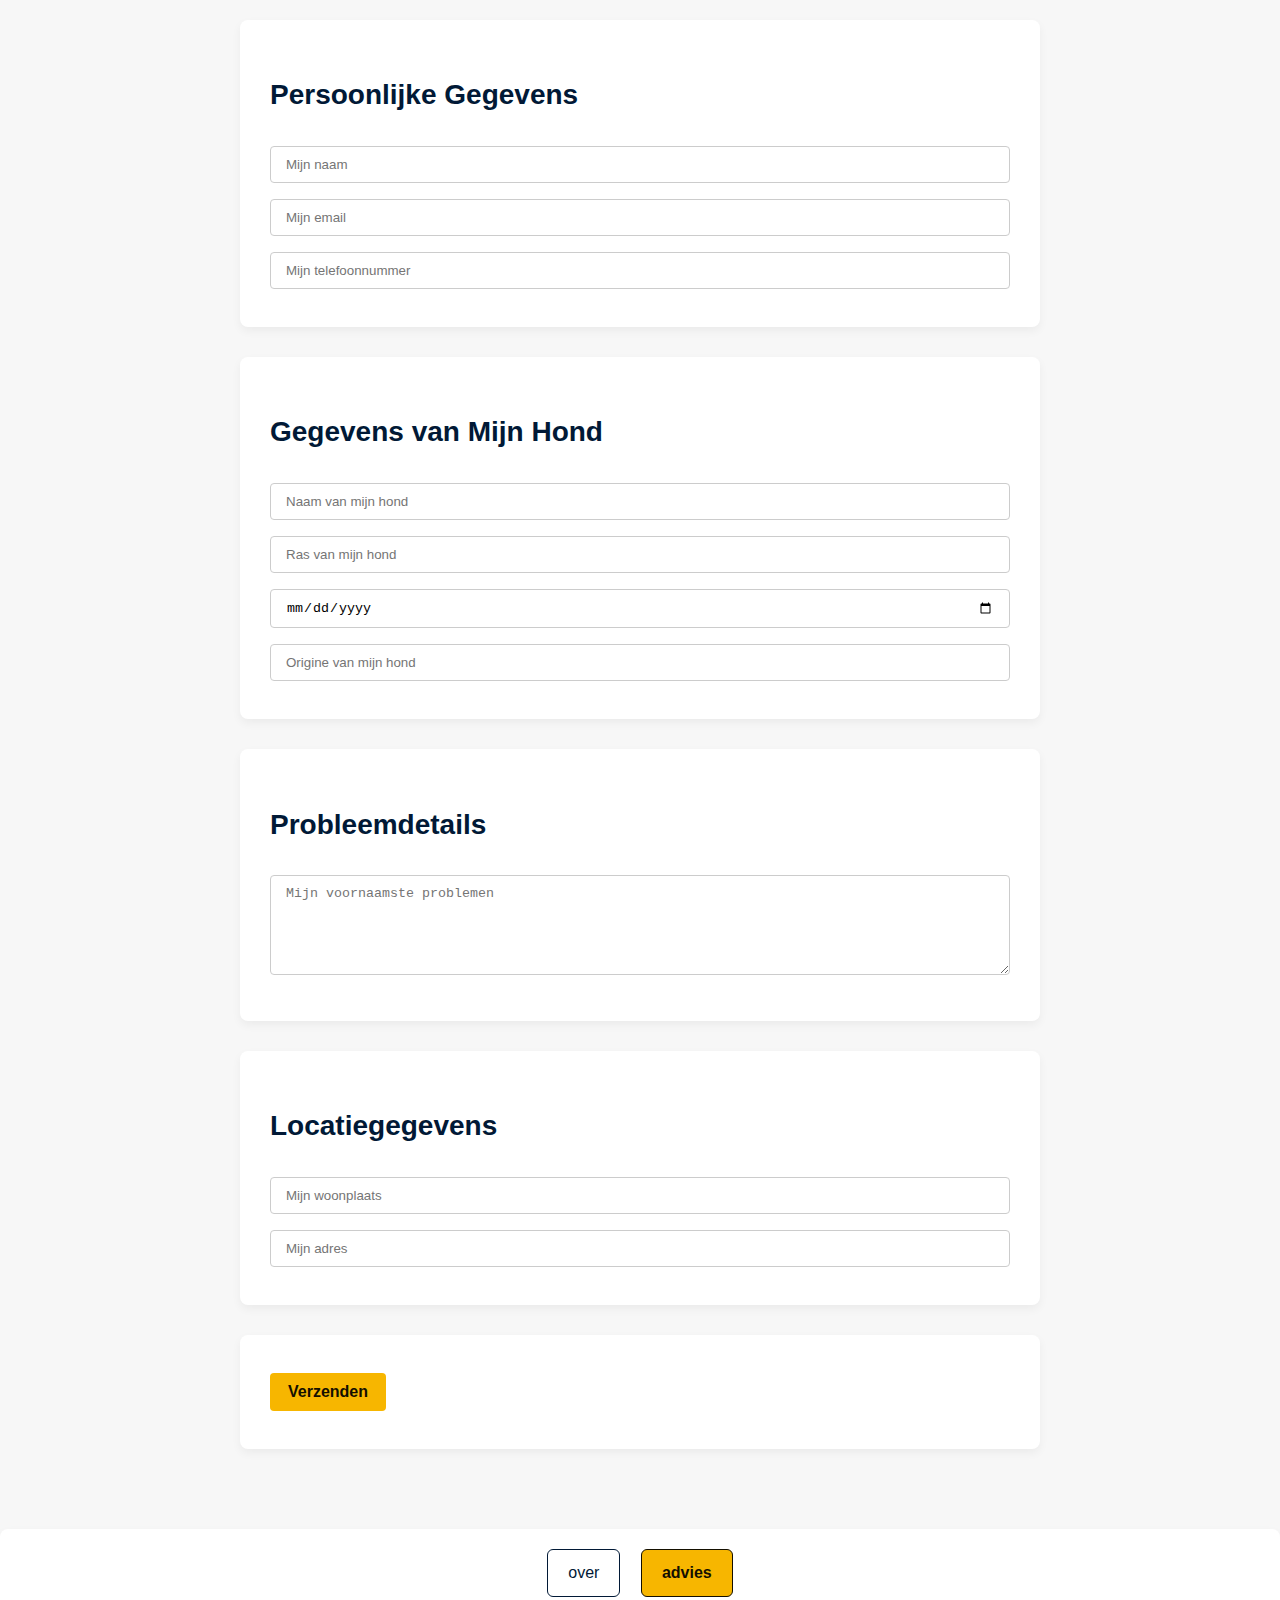
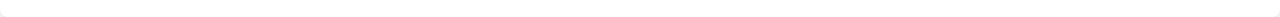
==== index.html @ 6b875766 "asdf" ====
<!DOCTYPE html>
<html lang="nl">
<head>
    <meta charset="UTF-8">
    <meta name="viewport" content="width=device-width, initial-scale=1.0">
    <title>Hondengedragsindex</title>
    <link rel="icon" href="logo_fav.ico" type="image/x-icon">
    <style>
        html {
            height: 100%;
        }

        @keyframes fadeIn {
            from {
                opacity: 0;
                transform: translateY(-10px); /* Starting slightly higher */
            }
            to {
                opacity: 1;
                transform: translateY(0);
            }
        }


        body {
            margin: 0;
            padding: 0;
            font-family: 'Helvetica Neue', Helvetica, Arial, sans-serif;
            background: #f7f7f7;
            color: #333;
            line-height: 1.6;
            min-height: 100%;
            display: flex;
            flex-direction: column;
            animation: fadeIn 1s ease-in-out;

        }
        .container {
            width: 90%;
            max-width: 800px;
            margin: 0 auto;
            padding: 20px;
            flex: 1; /* New line added */
        }

        .category {
            background: #fff;
            margin-bottom: 30px; /* Increased spacing between categories */
            padding: 30px; /* More padding for a spacious look */
            border-radius: 8px; /* Slightly rounded corners */
            box-shadow: 0 4px 10px rgba(0,0,0,0.05); /* Softer shadow */
            transition: box-shadow 0.3s ease-in-out; /* Transition for shadow */
        }
        .category:hover {
            box-shadow: 0 8px 15px rgba(0,0,0,0.1); /* Shadow effect on hover */
        }
        .category h2 {
            font-size: 28px; /* Larger font size for headers */
            color: #011936; /* Brighter color for headers */
            margin-bottom: 20px; /* More space below headers */
        }
        .category ul {
            list-style: none;
            padding: 0;
            margin: 0; /* Remove default margin */
        }
        .category ul li {
            padding: 15px 20px; /* More padding for list items */
            border-bottom: 1px solid #eaeaea; /* Lighter border color */
            cursor: pointer;
            transition: all 0.3s ease-in-out; /* Transition for background and transform */
            border-radius: 8px; /* Slightly rounded corners for list items */
            margin-bottom: 10px; /* Space between list items */
            transform: translateX(0); /* Set a starting point for hover animation */
        }
        .category ul li:last-child {
            border-bottom: none;
        }
        .category ul li:hover {
            background-color: #f0f0f0; /* Subtle color change on hover */
            transform: translateX(5px); /* Move to the right on hover */
        }

        .category ul li a {
            color: #333; /* Black text color */
            text-decoration: none; /* Removes underline */
            transition: color 0.3s ease-in-out; /* Smooth transition for color change */
        }

        .category ul li a:hover {
            color: #023778; /* Color change on hover, optional */
        }


        @media (max-width: 600px) {
            .title {
                font-size: 24px; /* Adjusted font size for smaller screens */
            }
            .subtitle {
                font-size: 16px; /* Adjusted font size for smaller screens */
            }
            .category h2 {
                font-size: 20px; /* Slightly smaller font size for headers on mobile */
            }
            .container {
                width: 95%;
                padding: 10px;
            }
            .category h2 {
                font-size: 24px; /* Slightly smaller font size on mobile */
            }
            .category ul li {
                padding: 15px 10px; /* Adjust padding for mobile */
            }
            .header-image {
                max-width: 10%;
            }
        }
        .title-container {
            text-align: center;
            margin-top: 48px; /* More vertical space for title */
            margin-bottom: 32px;
            opacity: 0; /* Start with the title hidden */
            transition: opacity 0.5s ease-in-out, transform 0.5s ease-in-out;
            transform: translateY(-20px); /* Start slightly above its normal position */
        }
        .title-visible {
            opacity: 1; /* Fade to visible */
            transform: translateY(0); /* Move to its normal position */
        }
        .title {
            font-size: 40px; /* Larger font size for title */
            margin-top: 0px;
            margin-bottom: 0px;
            color: #333;
        }
        .subtitle {
            font-size: 20px; /* Larger font size for subtitle */
            color: #666;
            margin-left: 10px;
            margin-right: 10px;
            margin-top: 0px;
            margin-bottom: 20px; /* More space below subtitle */
        }

        .footer {
            text-align: center;
            padding: 20px;
            margin-top: 30px;
            background: #fff;
            border-radius: 8px;
            box-shadow: 0 4px 10px rgba(0,0,0,0.05);
        }

        .contact-link {
            color: #140f00;
            text-decoration: none;
            font-size: 16px;
            font-weight: bold;
            padding: 10px 20px; /* Padding inside the box */
            border: 1px solid #011936; /* Border for the box */
            border-radius: 6px; /* Rounded corners for the box */
            border-color: #140f00;
            background-color: #f7b600;
            margin-left: 8px;
            display: inline-block; /* To enable padding and border */
            transition: background-color 0.3s ease-in-out, color 0.3s ease-in-out, box-shadow 0.3s ease-in-out, border-color 0.3s ease-in-out;
        }

        .contact-link:hover {
            background-color: #ffce47; /* Subtle background color on hover */
            color: #140f00; /* Change text color on hover */
            border-color: #ffce47;
            text-decoration: none; /* No underline on hover */
            box-shadow: 0 8px 15px rgba(0,0,0,0.1); /* Shadow effect on hover */


        }

        .general-link {
            color: #011936;
            text-decoration: none;
            font-size: 16px;
            font-weight: regular;
            padding: 10px 20px; /* Padding inside the box */
            border: 1px solid #011936; /* Border for the box */
            border-radius: 6px; /* Rounded corners for the box */
            margin-right: 8px;
            display: inline-block; /* To enable padding and border */
            transition: background-color 0.3s ease-in-out, color 0.3s ease-in-out; box-shadow 0.3s ease-in-out;
        }

        .general-link:hover {
            background-color: #011936; /* Subtle background color on hover */
            color: #f7f7f7; /* Change text color on hover */
            text-decoration: none; /* No underline on hover */
            box-shadow: 0 8px 15px rgba(0,0,0,0.1); /* Shadow effect on hover */

        }
        .header-image {
            max-width: 6%;  /* Image will scale down on smaller screens */
            height: auto;
            margin-bottom: 0px;
        }


        /* Form Input and Textarea Styles */
        input[type="text"], input[type="email"], input[type="date"], textarea {
            width: 100%; /* Full width */
            padding: 10px 15px; /* Comfortable padding */
            margin: 8px 0; /* Space between fields */
            display: inline-block; /* Align properly */
            border: 1px solid #ccc; /* Subtle border */
            border-radius: 4px; /* Rounded corners */
            box-sizing: border-box; /* Box-sizing */
        }

        textarea {
            height: 100px; /* Fixed height for textarea */
            resize: vertical; /* Allow vertical resizing */
        }

        .category input[type="submit"], .category button {
            width: auto; /* Auto width for buttons */
            padding: 10px 18px; /* Padding for buttons */
            margin: 8px 0; /* Margin for buttons */
            border: none; /* No border for buttons */
            border-radius: 4px; /* Rounded corners for buttons */
            cursor: pointer; /* Pointer cursor for buttons */
        }

        .category input[type="submit"]:hover, .category button:hover {
            background-color: #45a049; /* Hover effect for buttons */
        }



    </style>
</head>
<body>

    <div class="container">
        <form action="submit_form.php" method="POST">
            <!-- ... [form categories and fields] -->
            <!-- Personal Details Section -->
            <div class="category">
                <h2>Persoonlijke Gegevens</h2>
                <input type="text" name="name" placeholder="Mijn naam">
                <input type="email" name="email" placeholder="Mijn email">
                <input type="text" name="phone" placeholder="Mijn telefoonnummer">
            </div>

            <!-- Dog Details Section -->
            <div class="category">
                <h2>Gegevens van Mijn Hond</h2>
                <input type="text" name="dog_name" placeholder="Naam van mijn hond">
                <input type="text" name="dog_breed" placeholder="Ras van mijn hond">
                <input type="date" name="dog_birthdate" placeholder="Geboortedatum van mijn hond">
                <input type="text" name="dog_origin" placeholder="Origine van mijn hond">
            </div>

            <!-- Problem Details Section -->
            <div class="category">
                <h2>Probleemdetails</h2>
                <textarea name="problems" placeholder="Mijn voornaamste problemen"></textarea>
            </div>

            <!-- Location Details Section -->
            <div class="category">
                <h2>Locatiegegevens</h2>
                <input type="text" name="location" placeholder="Mijn woonplaats">
                <input type="text" name="address" placeholder="Mijn adres">
            </div>

            <!-- Submit Button -->
            <div class="category">
                <button type="submit" class="contact-link">Verzenden</button>
            </div>
        </form>
    </div>


    <footer class="footer">
        <a href="over.html" class="general-link">over</a>
        <a href="https://www.hondenmeesters.com/" class="contact-link">advies</a>
    </footer>



<script>
    document.addEventListener('DOMContentLoaded', (event) => {
        // Fade in the title when the page loads
        document.querySelector('.title-container').classList.add('title-visible');
    });

    let lastScrollTop = 0;
    window.addEventListener('scroll', function() {
        let currentScroll = window.pageYOffset || document.documentElement.scrollTop;
        if (currentScroll > lastScrollTop) {
            // Scroll down
            document.querySelector('.title-container').classList.remove('title-visible');
        } else {
            // Scroll up
            document.querySelector('.title-container').classList.add('title-visible');
        }
        lastScrollTop = currentScroll <= 0 ? 0 : currentScroll; // For Mobile or negative scrolling
    }, false);
</script>

</body>
</html>
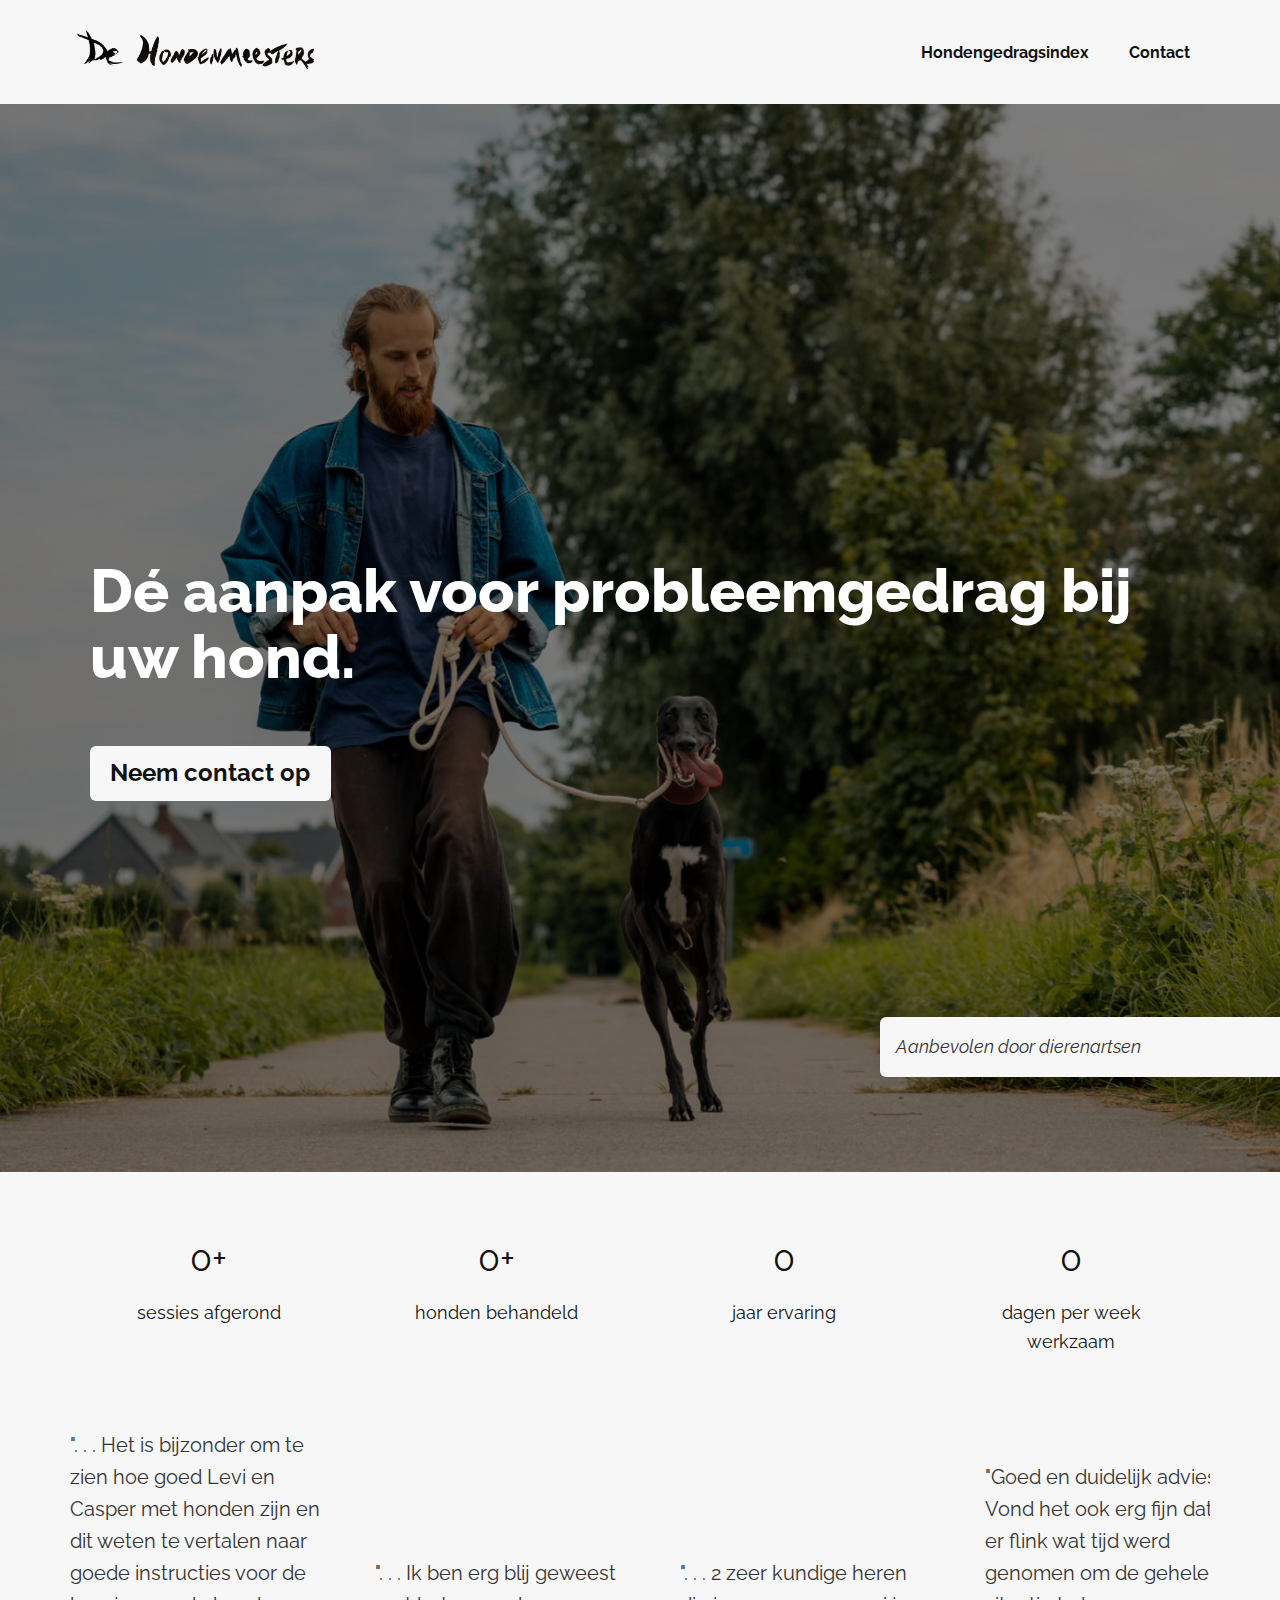
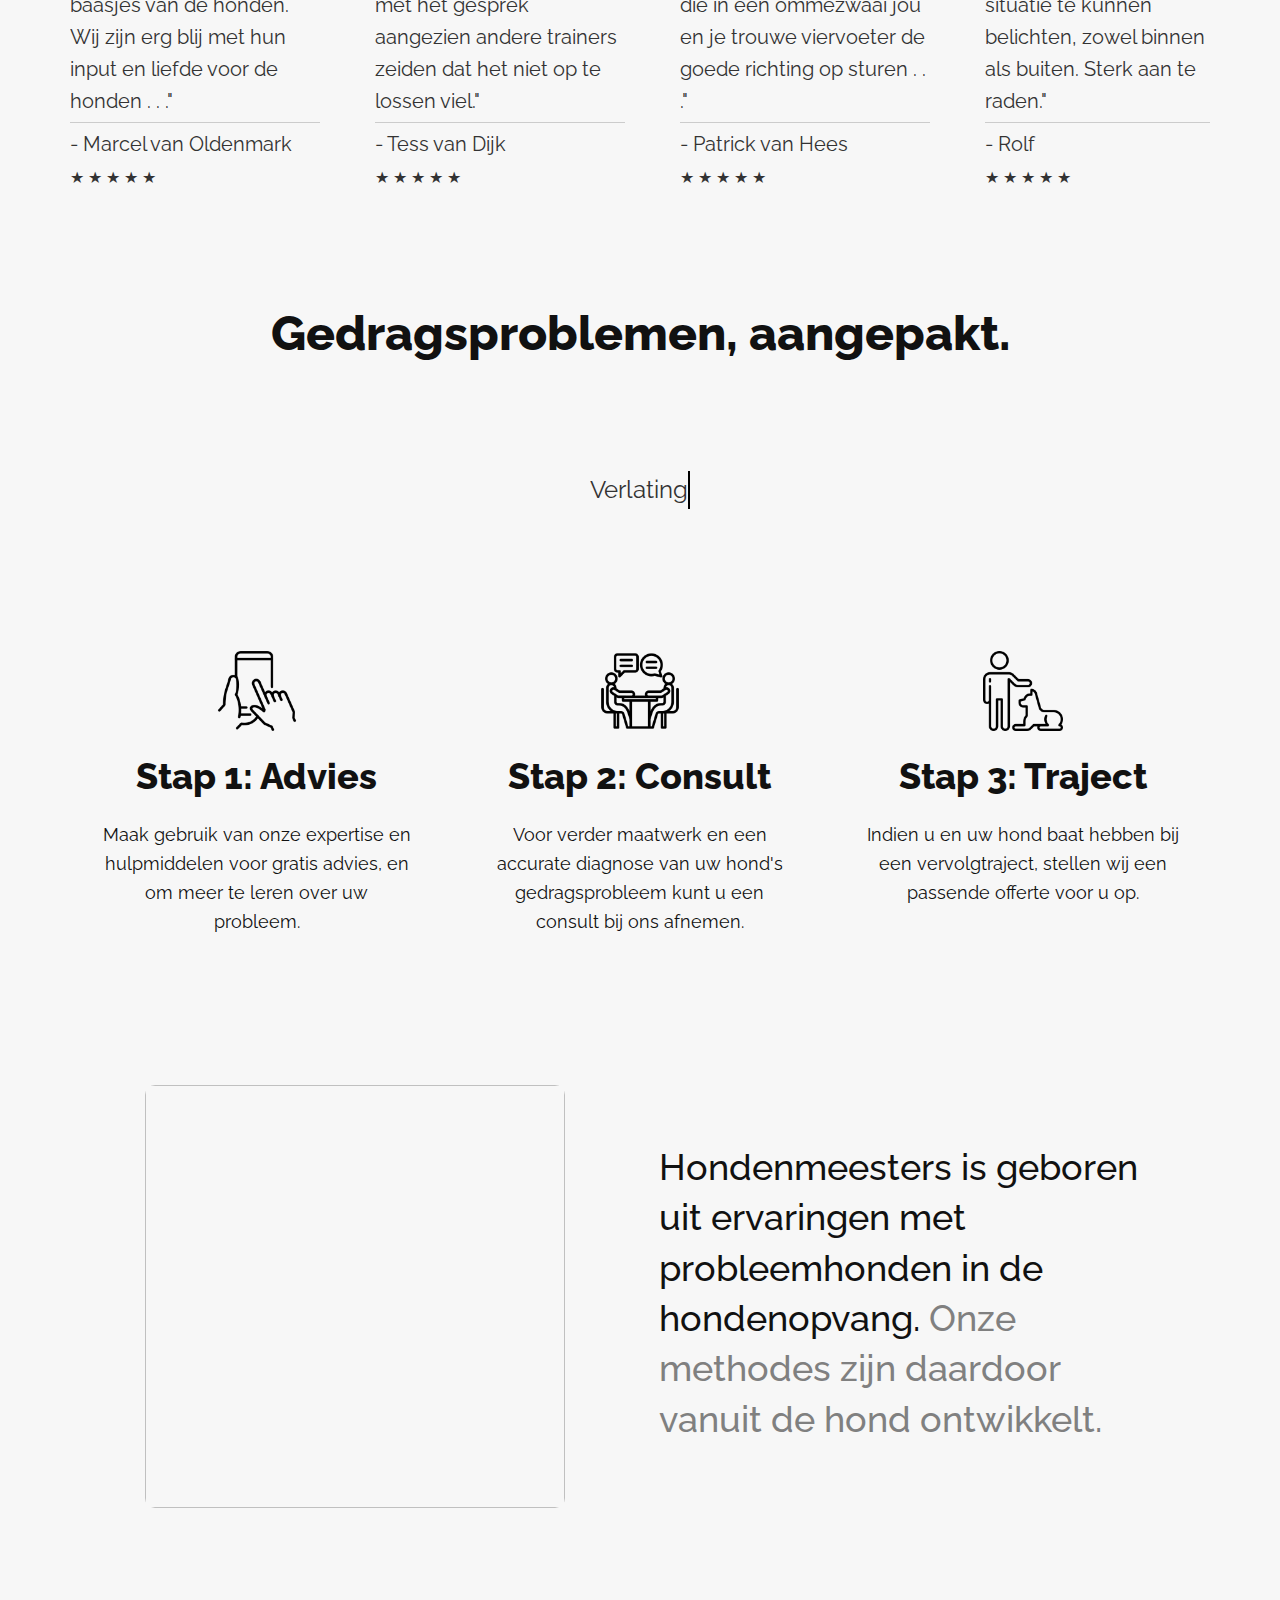
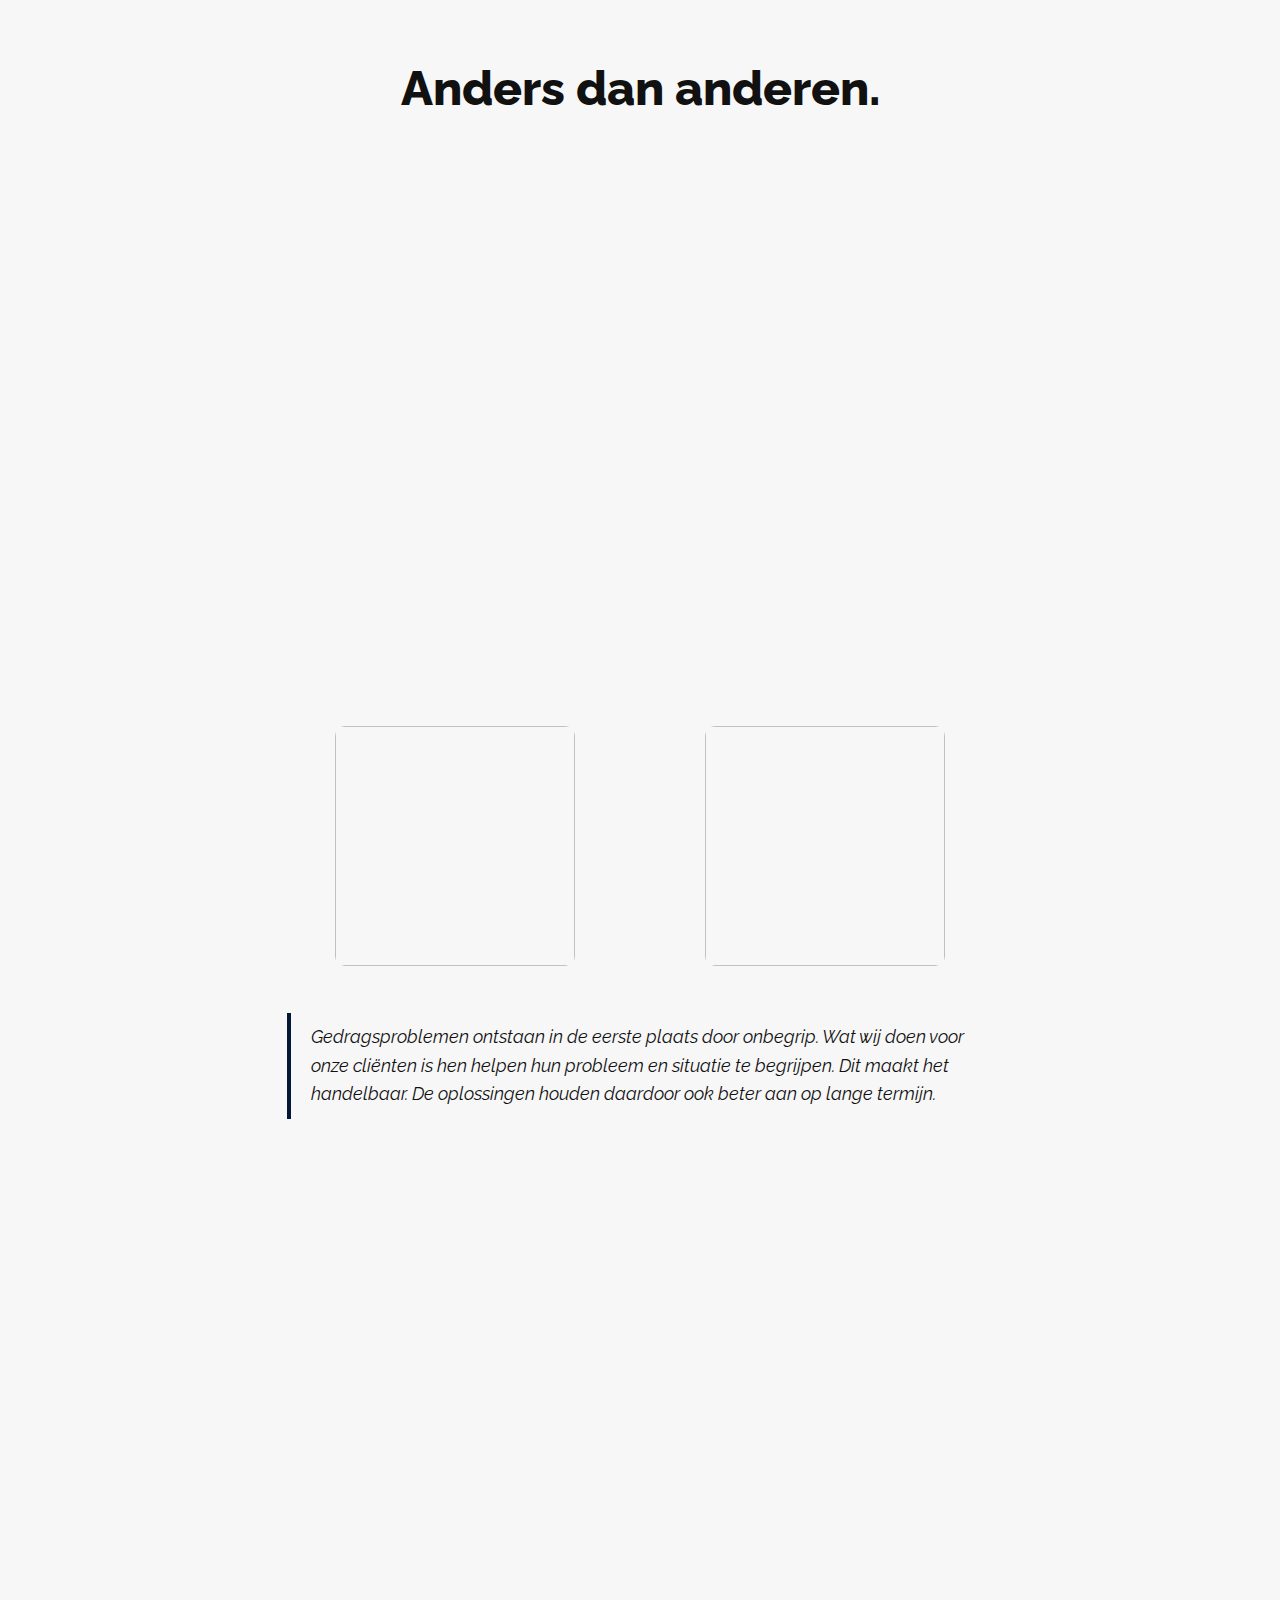
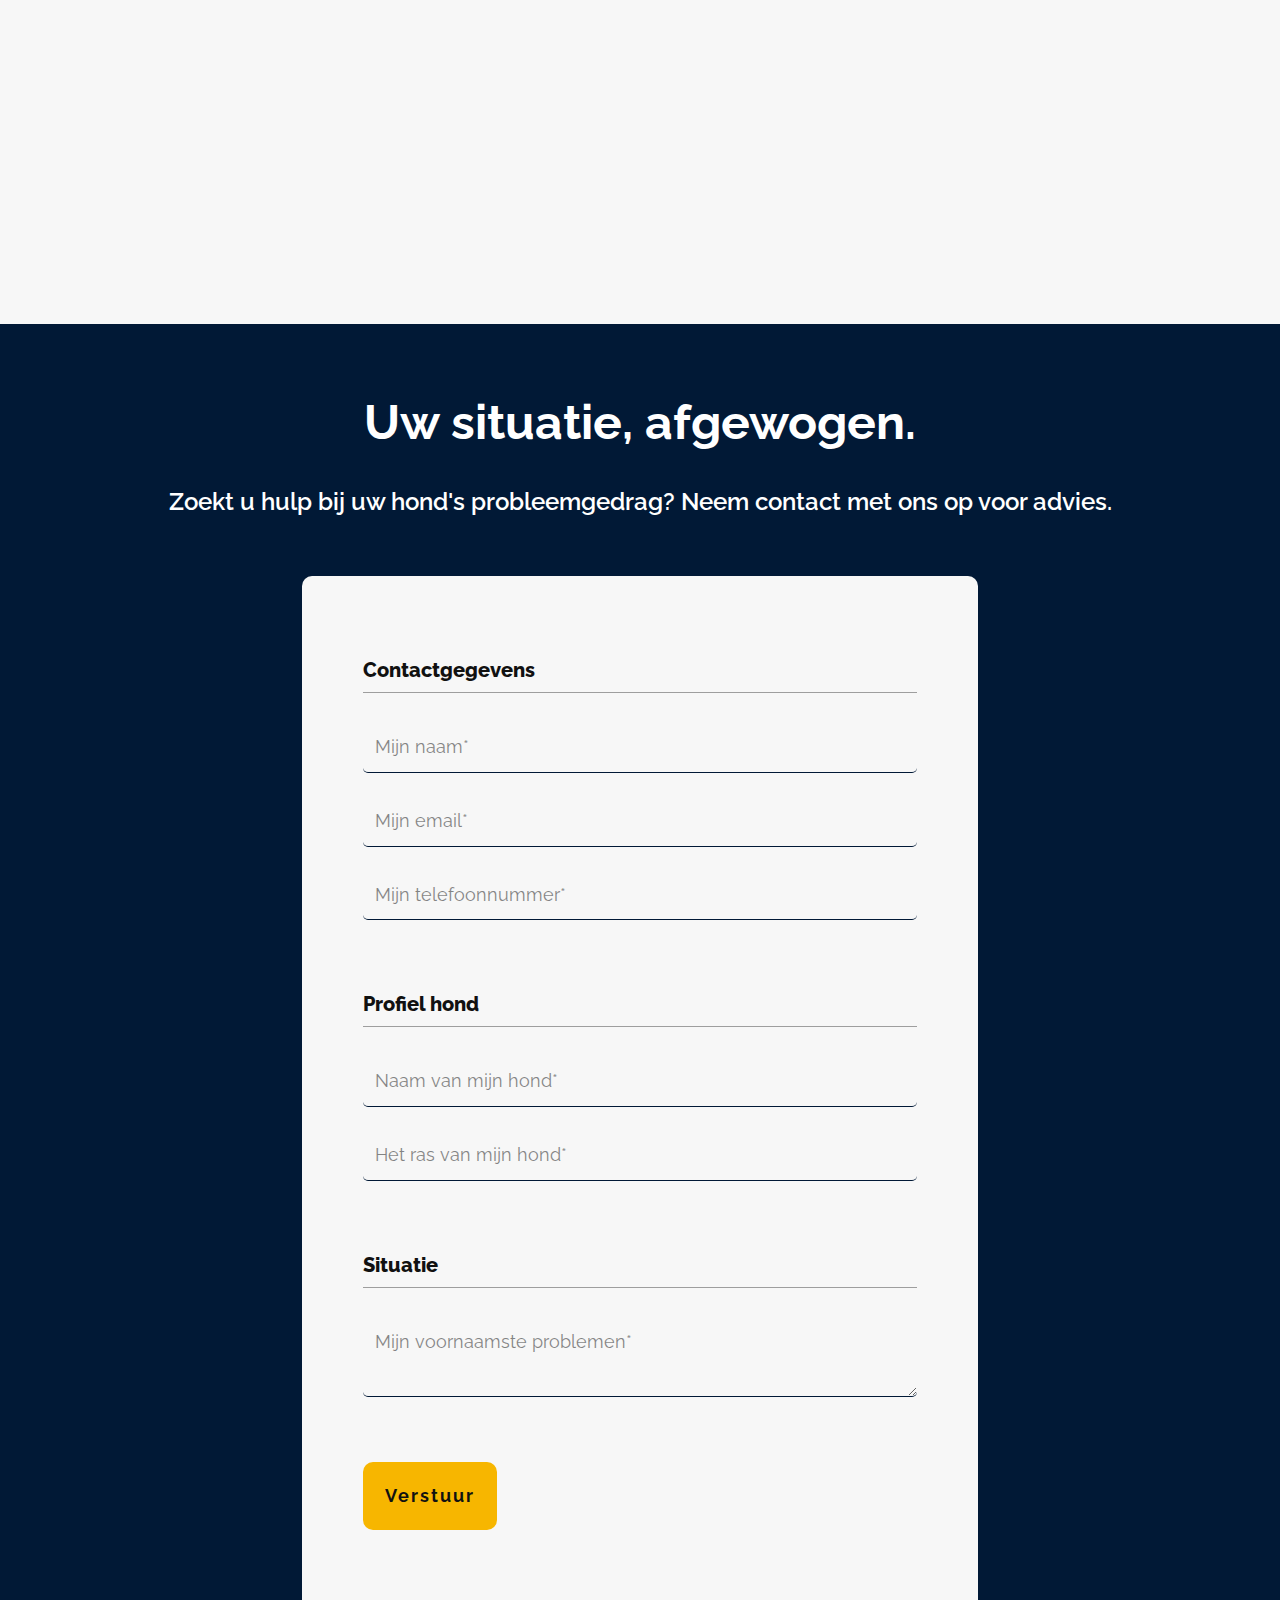
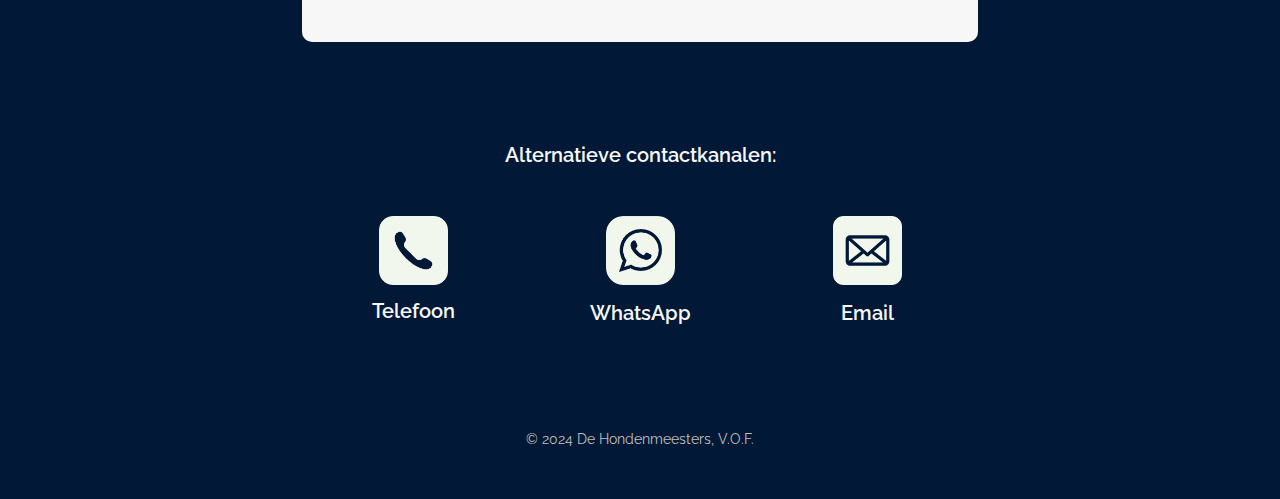
==== commit 35352468: "reupdate" ====
--- a/index.html
+++ b/index.html
@@ -1,311 +1,714 @@
 <!DOCTYPE html>
-<html lang="nl">
-<head>
-    <meta charset="UTF-8">
+<html style="font-size: 16px;" lang="nl-NL"><head>
     <meta name="viewport" content="width=device-width, initial-scale=1.0">
-    <title>Hondengedragsindex</title>
-    <link rel="icon" href="logo_fav.ico" type="image/x-icon">
-    <style>
-        html {
-            height: 100%;
-        }
+    <meta charset="utf-8">
+    <meta name="keywords" content="hondentrainer, gedragsdeskundige hond, hondengedragstherapeut, kynoloog, uitvalgedrag, blaffen, verlatingsangst, trekken aan de lijn, advies probleemgedrag, hond alleen thuis zijn, professionele hondentrainer, kynoloog, hondenschool, hondencentrum">
+    <meta name="description" content="Gedragsdeskundigen gespecialiseerd in probleemgedrag. Ervaring met agressie, verlatingsangst, blaffen, springen, en meer. Geen uurtarief, uw situatie centraal, en gericht op vaardigheid. Aanbevolen door dierenartsen en gedragsdeskundigen. Operatief omgeving Noord-Holland, Utrecht, Zuid-Holland—actief in Hoorn, Alkmaar, Medemblik, Den Helder. Neem contact met ons op voor advies voor uw situatie. ">
+    <title>Hondenmeesters | Dé aanpak voor probleemgedrag </title>
+<!-- Google Tag Manager -->
+    <script>(function(w,d,s,l,i){w[l]=w[l]||[];w[l].push({'gtm.start':
+    new Date().getTime(),event:'gtm.js'});var f=d.getElementsByTagName(s)[0],
+    j=d.createElement(s),dl=l!='dataLayer'?'&l='+l:'';j.async=true;j.src=
+    'https://www.googletagmanager.com/gtm.js?id='+i+dl;f.parentNode.insertBefore(j,f);
+    })(window,document,'script','dataLayer','GTM-PW8QS8K');</script>
+    <!-- End Google Tag Manager -->
+    <link rel="stylesheet" href="nicepage.css" media="screen">
+<link rel="stylesheet" href="Hondenmeesters.css" media="screen">
+    <script class="u-script" type="text/javascript" src="jquery.js" defer=""></script>
+    <script class="u-script" type="text/javascript" src="nicepage.js" defer=""></script>
+    <meta name="generator" content="Nicepage 6.2.1, nicepage.com">
+    <meta name="referrer" content="origin">
+    <meta property="og:title" content="Hondenmeesters | Dé aanpak voor probleemgedrag">
+    <meta property="og:description" content="Gedragsdeskundigen gespecialiseerd in probleemgedrag. Ervaring met agressie, verlatingsangst, blaffen, springen, en meer. Geen uurtarief, uw situatie centraal, en gericht op vaardigheid. Aanbevolen door dierenartsen en gedragsdeskundigen. Operatief omgeving Noord-Holland, Utrecht, Zuid-Holland—actief in Hoorn, Alkmaar, Medemblik, Den Helder. Neem contact met ons op voor advies voor uw situatie. ">
+    <meta property="og:image" content="images/hero1.jpg">
+    <meta property="og:url" content="hondenmeesters.com">
+    <script async="async" src="https://www.googletagmanager.com/gtag/js?id=G-TG863QR2G8"></script>
+    <script> window.dataLayer = window.dataLayer || [];
+  function gtag(){dataLayer.push(arguments);}
+  gtag('js', new Date());
+  gtag('config', 'G-TG863QR2G8'); </script>
+    <script> (function(h,o,t,j,a,r){
+        h.hj=h.hj||function(){(h.hj.q=h.hj.q||[]).push(arguments)};
+        h._hjSettings={hjid:3802335,hjsv:6};
+        a=o.getElementsByTagName('head')[0];
+        r=o.createElement('script');r.async=1;
+        r.src=t+h._hjSettings.hjid+j+h._hjSettings.hjsv;
+        a.appendChild(r);
+    })(window,document,'https://static.hotjar.com/c/hotjar-','.js?sv='); </script>
+    
+    <link rel="icon" href="images/favicon1.png">
+    <link id="u-theme-google-font" rel="stylesheet" href="https://fonts.googleapis.com/css?family=Raleway:100,100i,200,200i,300,300i,400,400i,500,500i,600,600i,700,700i,800,800i,900,900i">
+    
+    
+    
+    
+    
+    
+    
+    
+    
+    
+    
+    
+    
+    
+    
+    
+    
+    <script type="application/ld+json">{
+		"@context": "http://schema.org",
+		"@type": "Organization",
+		"name": "Hondenmeesters",
+		"logo": "images/Hondenmeesters.png"
+}</script>
+    <meta name="theme-color" content="#404040">
+    <meta property="og:type" content="website">
+  <script>
+    function gdprConfirmed() {
+        return true;
+    }
+    function dynamicLoadScript(src) {
+        var script = document.createElement('script');
+        script.src = src && typeof src === 'string' ? src : 'https://www.google.com/recaptcha/api.js?render=6LdiTUkpAAAAAB69DzAXCWTbP8_-7HA06xJzA5Zq';
+        script.async = true;
+        document.body.appendChild(script);
+        script.onload = function() {
+            let event = new CustomEvent("recaptchaLoaded");
+            document.dispatchEvent(event);
+        };
+    }
+    document.addEventListener('DOMContentLoaded', function () {
+        var confirmButton = document.querySelector('.u-cookies-consent .u-button-confirm');
+        if (confirmButton) {
+            confirmButton.onclick = dynamicLoadScript;
+        }
+    });
+    </script>
+    <script>
+        document.addEventListener("DOMContentLoaded", function(){
+            if (!gdprConfirmed()) {
+                return;
+            }
+            dynamicLoadScript();
+        });
+    </script>
+    <script>
+        document.addEventListener("recaptchaLoaded", function() {
+            if (!gdprConfirmed()) {
+                return;
+            }
+            (function (grecaptcha, sitekey, actions) {
+                var recaptcha = {
+                    execute: function (action, submitFormCb) {
+                        try {
+                            grecaptcha.execute(
+                                sitekey,
+                                {action: action}
+                            ).then(function (token) {
+                                var forms = document.getElementsByTagName('form');
 
-        @keyframes fadeIn {
-            from {
-                opacity: 0;
-                transform: translateY(-10px); /* Starting slightly higher */
-            }
-            to {
-                opacity: 1;
-                transform: translateY(0);
-            }
-        }
+                                for (var i = 0; i < forms.length; i++) {
+                                    var fields = forms[i].getElementsByTagName('input');
 
+                                    for (var j = 0; j < fields.length; j++) {
+                                        var field = fields[j];
 
-        body {
-            margin: 0;
-            padding: 0;
-            font-family: 'Helvetica Neue', Helvetica, Arial, sans-serif;
-            background: #f7f7f7;
+                                        if ('recaptchaResponse' === field.getAttribute('name')) {
+                                            field.setAttribute('value', token);
+                                            break;
+                                        }
+                                    }
+                                }
+                                submitFormCb();
+                            });
+                        } catch (e) {
+                            var formError = document.querySelector('.u-form-send-error');
+
+                            if (formError) {
+                                formError.innerText = 'Site Owner Error: ' + e.message.replace(/:[\s\S]*/, '');
+                                formError.style.display = 'block';
+                            }
+                        }
+                    },
+
+                    executeContact: function (submitFormCb) {
+                        recaptcha.execute(actions['contact'], submitFormCb);
+                    }
+                };
+
+                window.recaptchaObject = recaptcha;
+            })(
+                grecaptcha,
+                
+                '6LdiTUkpAAAAAB69DzAXCWTbP8_-7HA06xJzA5Zq',
+                {'contact': 'contact'}
+            );
+        });
+    </script>
+<meta data-intl-tel-input-cdn-path="intlTelInput/"></head>
+  <body data-home-page="Hondenmeesters.html" data-home-page-title="Hondenmeesters" data-path-to-root="./" data-include-products="false" class="u-body u-palette-3-base u-xl-mode" data-lang="nl" data-lang-en="{&quot;head-title&quot;:&quot;Hondenmeesters | Dé aanpak voor gedragsproblemen&quot;,&quot;head-keywords&quot;:&quot;hondentrainer, gedragsdeskundige, hondengedragstherapeut, kynoloog, uitvalgedrag, blaffen, verlatingsangst, trekken aan de lijn&quot;,&quot;head-description&quot;:&quot;&quot;}" data-lang-nl="{&quot;head-title&quot;:&quot;Hondenmeesters | Dé aanpak voor gedragsproblemen&quot;,&quot;head-keywords&quot;:&quot;hondentrainer, gedragsdeskundige, hondengedragstherapeut, kynoloog, uitvalgedrag, blaffen, verlatingsangst, trekken aan de lijn&quot;,&quot;head-description&quot;:&quot;&quot;}"><!-- Google Tag Manager (noscript) -->
+    <noscript><iframe src="https://www.googletagmanager.com/ns.html?id=GTM-PW8QS8K" height="0" width="0" style="display:none;visibility:hidden"></iframe></noscript>
+<!-- End Google Tag Manager (noscript) --><header class="u-clearfix u-header u-palette-3-base u-sticky u-sticky-986b u-header" id="sec-a3c9"><div class="u-clearfix u-sheet u-valign-middle-xs u-sheet-1">
+        <a href="Hondenmeesters.html" class="u-image u-logo u-image-1" data-image-width="822" data-image-height="210" title="Home">
+          <img src="images/Hondenmeesters.png" class="u-logo-image u-logo-image-1">
+        </a>
+        <nav class="u-menu u-menu-one-level u-menu-open-right u-offcanvas u-menu-1" data-responsive-from="MD">
+          <div class="menu-collapse" style="font-size: 1rem; letter-spacing: 0px; font-weight: 700;">
+            <a class="u-button-style u-custom-left-right-menu-spacing u-custom-padding-bottom u-custom-text-active-color u-custom-text-color u-custom-text-hover-color u-custom-top-bottom-menu-spacing u-nav-link u-text-active-palette-1-base u-text-hover-palette-2-base" href="#" data-lang-en="{&quot;content&quot;:&quot;<svg class=\&quot;u-svg-link\&quot; viewBox=\&quot;0 0 24 24\&quot;><use xmlns:xlink=\&quot;http://www.w3.org/1999/xlink\&quot; xlink:href=\&quot;#menu-hamburger\&quot;></use></svg><svg class=\&quot;u-svg-content\&quot; version=\&quot;1.1\&quot; id=\&quot;menu-hamburger\&quot; viewBox=\&quot;0 0 16 16\&quot; x=\&quot;0px\&quot; y=\&quot;0px\&quot; xmlns:xlink=\&quot;http://www.w3.org/1999/xlink\&quot; xmlns=\&quot;http://www.w3.org/2000/svg\&quot;>    <g>        <rect y=\&quot;1\&quot; width=\&quot;16\&quot; height=\&quot;2\&quot;></rect>        <rect y=\&quot;7\&quot; width=\&quot;16\&quot; height=\&quot;2\&quot;></rect>        <rect y=\&quot;13\&quot; width=\&quot;16\&quot; height=\&quot;2\&quot;></rect>    </g></svg>&quot;,&quot;href&quot;:&quot;#&quot;}" data-lang-nl="{&quot;content&quot;:&quot;<svg class=\&quot;u-svg-link\&quot; viewBox=\&quot;0 0 24 24\&quot;><use xmlns:xlink=\&quot;http://www.w3.org/1999/xlink\&quot; xlink:href=\&quot;#menu-hamburger\&quot;></use></svg><svg class=\&quot;u-svg-content\&quot; version=\&quot;1.1\&quot; id=\&quot;menu-hamburger\&quot; viewBox=\&quot;0 0 16 16\&quot; x=\&quot;0px\&quot; y=\&quot;0px\&quot; xmlns:xlink=\&quot;http://www.w3.org/1999/xlink\&quot; xmlns=\&quot;http://www.w3.org/2000/svg\&quot;>    <g>        <rect y=\&quot;1\&quot; width=\&quot;16\&quot; height=\&quot;2\&quot;></rect>        <rect y=\&quot;7\&quot; width=\&quot;16\&quot; height=\&quot;2\&quot;></rect>        <rect y=\&quot;13\&quot; width=\&quot;16\&quot; height=\&quot;2\&quot;></rect>    </g></svg>&quot;,&quot;href&quot;:&quot;#&quot;}">
+              <svg class="u-svg-link" viewBox="0 0 24 24"><use xmlns:xlink="http://www.w3.org/1999/xlink" xlink:href="#menu-hamburger"></use></svg>
+              <svg class="u-svg-content" version="1.1" id="menu-hamburger" viewBox="0 0 16 16" x="0px" y="0px" xmlns:xlink="http://www.w3.org/1999/xlink" xmlns="http://www.w3.org/2000/svg"><g><rect y="1" width="16" height="2"></rect><rect y="7" width="16" height="2"></rect><rect y="13" width="16" height="2"></rect>
+</g></svg>
+            </a>
+          </div>
+          <div class="u-custom-menu u-nav-container">
+            <ul class="u-nav u-unstyled u-nav-1"><li class="u-nav-item"><a class="u-button-style u-nav-link u-text-active-palette-4-base u-text-body-color u-text-hover-palette-1-base" href="https://www.hondengedragsindex.nl/" target="_blank" data-lang-en="{&quot;content&quot;:&quot;Hondengedragsindex&quot;,&quot;href&quot;:&quot;https://www.hondengedragsindex.nl&quot;}" data-lang-nl="{&quot;content&quot;:&quot;Advies&quot;,&quot;href&quot;:&quot;#&quot;}" style="padding: 10px 20px;">Hondengedragsindex</a>
+</li><li class="u-nav-item"><a class="u-button-style u-nav-link u-text-active-palette-4-base u-text-body-color u-text-hover-palette-1-base" href="Hondenmeesters.html#sec-b9be" data-lang-en="{&quot;content&quot;:&quot;Contact&quot;,&quot;href&quot;:&quot;703823530#sec-b9be&quot;}" data-lang-nl="{&quot;content&quot;:&quot;Contact&quot;,&quot;href&quot;:&quot;Contact.html&quot;}" style="padding: 10px 20px;">Contact</a>
+</li></ul>
+          </div>
+          <div class="u-custom-menu u-nav-container-collapse">
+            <div class="u-container-style u-inner-container-layout u-palette-3-base u-sidenav">
+              <div class="u-inner-container-layout u-sidenav-overflow">
+                <div class="u-menu-close"></div>
+                <ul class="u-align-center u-custom-font u-heading-font u-nav u-popupmenu-items u-unstyled u-nav-2"><li class="u-nav-item"><a class="u-button-style u-nav-link" href="https://www.hondengedragsindex.nl/" target="_blank" data-lang-en="{&quot;content&quot;:&quot;Hondengedragsindex&quot;,&quot;href&quot;:&quot;https://www.hondengedragsindex.nl&quot;}" data-lang-nl="{&quot;content&quot;:&quot;Advies&quot;,&quot;href&quot;:&quot;#&quot;}">Hondengedragsindex</a>
+</li><li class="u-nav-item"><a class="u-button-style u-nav-link" href="Hondenmeesters.html#sec-b9be" data-lang-en="{&quot;content&quot;:&quot;Contact&quot;,&quot;href&quot;:&quot;703823530#sec-b9be&quot;}" data-lang-nl="{&quot;content&quot;:&quot;Contact&quot;,&quot;href&quot;:&quot;Contact.html&quot;}">Contact</a>
+</li></ul>
+              </div>
+            </div>
+            <div class="u-black u-menu-overlay u-opacity u-opacity-20"></div>
+          </div>
+        </nav>
+      </div></header>
+    <section class="u-align-left u-clearfix u-image u-shading lazyload u-section-1" src="" id="sec-794c" data-image-width="1448" data-image-height="1438" data-bg="url(&quot;images/hero1.jpg?rand=ee45&quot;)">
+      <div class="custom-expanded u-container-style u-group u-shape-rectangle u-group-1">
+        <div class="u-container-layout u-container-layout-1">
+          <h1 class="u-text u-title u-text-1" data-lang-en="Dé aanpak voor probleemgedrag." data-lang-nl="Dé aanpak voor probleemgedrag." data-animation-out="0">Dé aanpak voor probleemgedrag bij uw hond.</h1>
+        </div>
+      </div>
+      <div class="custom-expanded u-container-style u-group u-shape-rectangle u-group-2">
+        <div class="u-container-layout u-container-layout-2">
+          <a href="Hondenmeesters.html#sec-b9be" class="u-border-none u-btn u-btn-round u-button-style u-hover-grey-15 u-palette-3-base u-radius u-text-body-color u-text-hover-black u-btn-1" data-lang-nl="{&quot;content&quot;:&quot;Button&quot;,&quot;href&quot;:&quot;https://nicepage.cc&quot;}">Neem contact op</a>
+        </div>
+      </div>
+      <div class="u-clearfix u-custom-html u-expanded-width u-custom-html-1">
+        <div id="custom-popup-container">
+          <style> #custom-popup-container {
+            font-family: 'Raleway', sans-serif;
+            position: absolute; /* Changed from fixed to absolute */
+            right: -100%; /* Start off-screen to the right */
+            bottom: 20px;
+            width: 250px;
+            background-color: #f7f7f7;
+            border-radius: 6px 0px 0px 6px; /* top-left, top-right, bottom-right, bottom-left */
+            padding: 10px;
+            box-shadow: 0px 0px 10px rgba(0,0,0,0.1);
+            transition: right 1.5s ease-out; /* Smooth transition for sliding in */
+            z-index: 10; /* Ensure it appears above other content */
+        }
+        #custom-popup-container.show {
+            right: 0px; /* Slide in to 0px from the right edge */
+        }
+        .custom-popup-text {
             color: #333;
-            line-height: 1.6;
-            min-height: 100%;
-            display: flex;
-            flex-direction: column;
-            animation: fadeIn 1s ease-in-out;
-
-        }
-        .container {
-            width: 90%;
-            max-width: 800px;
-            margin: 0 auto;
-            padding: 20px;
-            flex: 1; /* New line added */
-        }
-
-        .category {
-            background: #fff;
-            margin-bottom: 30px; /* Increased spacing between categories */
-            padding: 30px; /* More padding for a spacious look */
-            border-radius: 8px; /* Slightly rounded corners */
-            box-shadow: 0 4px 10px rgba(0,0,0,0.05); /* Softer shadow */
-            transition: box-shadow 0.3s ease-in-out; /* Transition for shadow */
-        }
-        .category:hover {
-            box-shadow: 0 8px 15px rgba(0,0,0,0.1); /* Shadow effect on hover */
-        }
-        .category h2 {
-            font-size: 28px; /* Larger font size for headers */
-            color: #011936; /* Brighter color for headers */
-            margin-bottom: 20px; /* More space below headers */
-        }
-        .category ul {
-            list-style: none;
-            padding: 0;
-            margin: 0; /* Remove default margin */
-        }
-        .category ul li {
-            padding: 15px 20px; /* More padding for list items */
-            border-bottom: 1px solid #eaeaea; /* Lighter border color */
-            cursor: pointer;
-            transition: all 0.3s ease-in-out; /* Transition for background and transform */
-            border-radius: 8px; /* Slightly rounded corners for list items */
-            margin-bottom: 10px; /* Space between list items */
-            transform: translateX(0); /* Set a starting point for hover animation */
-        }
-        .category ul li:last-child {
-            border-bottom: none;
-        }
-        .category ul li:hover {
-            background-color: #f0f0f0; /* Subtle color change on hover */
-            transform: translateX(5px); /* Move to the right on hover */
-        }
-
-        .category ul li a {
-            color: #333; /* Black text color */
-            text-decoration: none; /* Removes underline */
-            transition: color 0.3s ease-in-out; /* Smooth transition for color change */
-        }
-
-        .category ul li a:hover {
-            color: #023778; /* Color change on hover, optional */
-        }
-
-
-        @media (max-width: 600px) {
-            .title {
-                font-size: 24px; /* Adjusted font size for smaller screens */
-            }
-            .subtitle {
-                font-size: 16px; /* Adjusted font size for smaller screens */
-            }
-            .category h2 {
-                font-size: 20px; /* Slightly smaller font size for headers on mobile */
-            }
-            .container {
-                width: 95%;
-                padding: 10px;
-            }
-            .category h2 {
-                font-size: 24px; /* Slightly smaller font size on mobile */
-            }
-            .category ul li {
-                padding: 15px 10px; /* Adjust padding for mobile */
-            }
-            .header-image {
-                max-width: 10%;
-            }
-        }
-        .title-container {
-            text-align: center;
-            margin-top: 48px; /* More vertical space for title */
-            margin-bottom: 32px;
-            opacity: 0; /* Start with the title hidden */
-            transition: opacity 0.5s ease-in-out, transform 0.5s ease-in-out;
-            transform: translateY(-20px); /* Start slightly above its normal position */
-        }
-        .title-visible {
-            opacity: 1; /* Fade to visible */
-            transform: translateY(0); /* Move to its normal position */
-        }
-        .title {
-            font-size: 40px; /* Larger font size for title */
-            margin-top: 0px;
-            margin-bottom: 0px;
+            font-size: 14px;
+        }
+        @media screen and (min-width: 576px) and (max-width: 767px) {
+            #custom-popup-container {
+                /* Styles for landscape phones and small tablets */
+                width: 300px; /* Example: moderate width for these devices */
+                padding: 14px;
+                margin-top: 64px;
+            }
+            #custom-popup-container.show {
+                right: 0px; /* Slide in to 0px from the right edge */
+            }
+            .custom-popup-text {
+                font-size: 16px; /* Example: slightly larger text */
+                /* More styles as needed */
+            }
+        }
+        /* Media query for desktop screens */
+        @media screen and (min-width: 768px) {
+            #custom-popup-container {
+                /* Desktop specific styles here */
+                width: 400px; /* Example: wider popup for desktop */
+                padding: 16px;
+            }
+            #custom-popup-container.show {
+                right: 0px; /* Slide in to 0px from the right edge */
+            }
+            .custom-popup-text {
+                font-size: 18px; /* Example: larger text for desktop */
+                /* More desktop-specific text styles as needed */
+            }
+        } </style>
+          <div class="custom-popup-text">
+            <em>Aanbevolen door dierenartsen</em>
+          </div>
+        </div>
+        <script> // Function to show the popup
+    function showPopup() {
+        const popup = document.getElementById('custom-popup-container');
+        popup.classList.add('show');
+    }
+    // Call the function after a delay (e.g., 2 seconds after page load)
+    window.onload = function() {
+        setTimeout(showPopup, 1000);
+    }; </script>
+      </div>
+    </section>
+    <section class="u-clearfix u-hidden-md u-hidden-sm u-hidden-xs u-palette-3-base u-section-2" id="sec-e99a">
+      <div class="u-clearfix u-sheet u-valign-middle u-sheet-1">
+        <div class="u-expanded-width u-list u-list-1">
+          <div class="u-repeater u-repeater-1">
+            <div class="u-align-center u-container-style u-list-item u-repeater-item">
+              <div class="u-container-layout u-similar-container u-container-layout-1">
+                <h1 class="u-text u-title u-text-1" data-animation-name="counter" data-animation-event="scroll" data-animation-duration="3000">100+</h1>
+                <p class="u-text u-text-2">sessies afgerond</p>
+              </div>
+            </div>
+            <div class="u-align-center u-container-style u-list-item u-repeater-item">
+              <div class="u-container-layout u-similar-container u-container-layout-2">
+                <h1 class="u-text u-title u-text-3" data-animation-name="counter" data-animation-event="scroll" data-animation-duration="3000">1000+</h1>
+                <p class="u-text u-text-4">honden behandeld</p>
+              </div>
+            </div>
+            <div class="u-align-center u-container-style u-list-item u-repeater-item">
+              <div class="u-container-layout u-similar-container u-container-layout-3">
+                <h1 class="u-text u-title u-text-5" data-animation-name="counter" data-animation-event="scroll" data-animation-duration="3000">8</h1>
+                <p class="u-text u-text-6">jaar ervaring</p>
+              </div>
+            </div>
+            <div class="u-align-center u-container-style u-list-item u-repeater-item">
+              <div class="u-container-layout u-similar-container u-container-layout-4">
+                <h1 class="u-text u-title u-text-7" data-animation-name="counter" data-animation-event="scroll" data-animation-duration="3000">7</h1>
+                <p class="u-text u-text-8">dagen per week werkzaam</p>
+              </div>
+            </div>
+          </div>
+        </div>
+      </div>
+    </section>
+    <section class="u-clearfix u-hidden-lg u-hidden-sm u-hidden-xl u-hidden-xs u-section-3" id="carousel_1622">
+      <div class="u-clearfix u-sheet u-valign-middle u-sheet-1">
+        <div class="u-expanded-width u-list u-list-1">
+          <div class="u-repeater u-repeater-1">
+            <div class="u-align-center u-container-style u-list-item u-repeater-item">
+              <div class="u-container-layout u-similar-container u-container-layout-1">
+                <h1 class="u-text u-title u-text-1" data-animation-name="counter" data-animation-event="scroll" data-animation-duration="3000">100+</h1>
+                <p class="u-text u-text-2">sessies afgerond</p>
+              </div>
+            </div>
+            <div class="u-align-center u-container-style u-list-item u-repeater-item">
+              <div class="u-container-layout u-similar-container u-container-layout-2">
+                <h1 class="u-text u-title u-text-3" data-animation-name="counter" data-animation-event="scroll" data-animation-duration="3000">1000+</h1>
+                <p class="u-text u-text-4">honden behandeld</p>
+              </div>
+            </div>
+            <div class="u-align-center u-container-style u-list-item u-repeater-item">
+              <div class="u-container-layout u-similar-container u-container-layout-3">
+                <h1 class="u-text u-title u-text-5" data-animation-name="counter" data-animation-event="scroll" data-animation-duration="3000">8</h1>
+                <p class="u-text u-text-6">jaar ervaring</p>
+              </div>
+            </div>
+          </div>
+        </div>
+      </div>
+    </section>
+    <section class="u-clearfix u-hidden-lg u-hidden-md u-hidden-xl u-hidden-xs u-section-4" id="carousel_0e25">
+      <div class="u-clearfix u-sheet u-valign-middle u-sheet-1">
+        <div class="u-expanded-width u-list u-list-1">
+          <div class="u-repeater u-repeater-1">
+            <div class="u-align-center u-container-style u-list-item u-repeater-item">
+              <div class="u-container-layout u-similar-container u-container-layout-1">
+                <h1 class="u-text u-title u-text-1" data-animation-name="counter" data-animation-event="scroll" data-animation-duration="3000">100+</h1>
+                <p class="u-text u-text-2">sessies afgerond</p>
+              </div>
+            </div>
+            <div class="u-align-center u-container-style u-list-item u-repeater-item">
+              <div class="u-container-layout u-similar-container u-container-layout-2">
+                <h1 class="u-text u-title u-text-3" data-animation-name="counter" data-animation-event="scroll" data-animation-duration="3000">1000+</h1>
+                <p class="u-text u-text-4">honden behandeld</p>
+              </div>
+            </div>
+            <div class="u-align-center u-container-style u-list-item u-repeater-item">
+              <div class="u-container-layout u-similar-container u-container-layout-3">
+                <h1 class="u-text u-title u-text-5" data-animation-name="counter" data-animation-event="scroll" data-animation-duration="3000">8</h1>
+                <p class="u-text u-text-6">jaar ervaring</p>
+              </div>
+            </div>
+          </div>
+        </div>
+      </div>
+    </section>
+    <section class="u-clearfix u-palette-3-base u-section-5" id="carousel_c4f3">
+      <div class="u-clearfix u-sheet u-sheet-1">
+        <div class="u-clearfix u-custom-html u-expanded-width u-custom-html-1">
+          <div id="levi-review-animation-block">
+            <style> /* Style the scrollbar track (background) */
+        #levi-review-animation-block::-webkit-scrollbar-track {
+            background-color: transparent; /* or any color you want */
+            border-radius: 10px;
+            margin-block: 10px; /* Creates space above and below the track */
+        }
+        /* Style the scrollbar thumb (the part that you drag) */
+        #levi-review-animation-block::-webkit-scrollbar-thumb {
+            background-color: #b3b3b3; /* or any color you want */
+            border-radius: 10px;
+            border: 4px solid transparent; /* Creates padding around the thumb */
+            background-clip: content-box; /* Ensures the padding doesn't affect the color */
+        }
+        /* Define the width or height of the scrollbar */
+        #levi-review-animation-block::-webkit-scrollbar {
+            height: 12px; /* or any size you want */
+        }
+        #levi-review-animation-block {
+            font-family: 'Raleway', sans-serif;
+            font-size: 20px;
             color: #333;
-        }
-        .subtitle {
-            font-size: 20px; /* Larger font size for subtitle */
-            color: #666;
-            margin-left: 10px;
-            margin-right: 10px;
-            margin-top: 0px;
-            margin-bottom: 20px; /* More space below subtitle */
-        }
-
-        .footer {
-            text-align: center;
-            padding: 20px;
-            margin-top: 30px;
-            background: #fff;
-            border-radius: 8px;
-            box-shadow: 0 4px 10px rgba(0,0,0,0.05);
-        }
-
-        .contact-link {
-            color: #140f00;
-            text-decoration: none;
-            font-size: 16px;
-            font-weight: bold;
-            padding: 10px 20px; /* Padding inside the box */
-            border: 1px solid #011936; /* Border for the box */
-            border-radius: 6px; /* Rounded corners for the box */
-            border-color: #140f00;
-            background-color: #f7b600;
-            margin-left: 8px;
-            display: inline-block; /* To enable padding and border */
-            transition: background-color 0.3s ease-in-out, color 0.3s ease-in-out, box-shadow 0.3s ease-in-out, border-color 0.3s ease-in-out;
-        }
-
-        .contact-link:hover {
-            background-color: #ffce47; /* Subtle background color on hover */
-            color: #140f00; /* Change text color on hover */
-            border-color: #ffce47;
-            text-decoration: none; /* No underline on hover */
-            box-shadow: 0 8px 15px rgba(0,0,0,0.1); /* Shadow effect on hover */
-
-
-        }
-
-        .general-link {
-            color: #011936;
-            text-decoration: none;
-            font-size: 16px;
-            font-weight: regular;
-            padding: 10px 20px; /* Padding inside the box */
-            border: 1px solid #011936; /* Border for the box */
-            border-radius: 6px; /* Rounded corners for the box */
-            margin-right: 8px;
-            display: inline-block; /* To enable padding and border */
-            transition: background-color 0.3s ease-in-out, color 0.3s ease-in-out; box-shadow 0.3s ease-in-out;
-        }
-
-        .general-link:hover {
-            background-color: #011936; /* Subtle background color on hover */
-            color: #f7f7f7; /* Change text color on hover */
-            text-decoration: none; /* No underline on hover */
-            box-shadow: 0 8px 15px rgba(0,0,0,0.1); /* Shadow effect on hover */
-
-        }
-        .header-image {
-            max-width: 6%;  /* Image will scale down on smaller screens */
-            height: auto;
-            margin-bottom: 0px;
-        }
-
-
-        /* Form Input and Textarea Styles */
-        input[type="text"], input[type="email"], input[type="date"], textarea {
-            width: 100%; /* Full width */
-            padding: 10px 15px; /* Comfortable padding */
-            margin: 8px 0; /* Space between fields */
-            display: inline-block; /* Align properly */
-            border: 1px solid #ccc; /* Subtle border */
-            border-radius: 4px; /* Rounded corners */
-            box-sizing: border-box; /* Box-sizing */
-        }
-
-        textarea {
-            height: 100px; /* Fixed height for textarea */
-            resize: vertical; /* Allow vertical resizing */
-        }
-
-        .category input[type="submit"], .category button {
-            width: auto; /* Auto width for buttons */
-            padding: 10px 18px; /* Padding for buttons */
-            margin: 8px 0; /* Margin for buttons */
-            border: none; /* No border for buttons */
-            border-radius: 4px; /* Rounded corners for buttons */
-            cursor: pointer; /* Pointer cursor for buttons */
-        }
-
-        .category input[type="submit"]:hover, .category button:hover {
-            background-color: #45a049; /* Hover effect for buttons */
-        }
-
-
-
-    </style>
-</head>
-<body>
-
-    <div class="container">
-        <form action="submit_form.php" method="POST">
-            <!-- ... [form categories and fields] -->
-            <!-- Personal Details Section -->
-            <div class="category">
-                <h2>Persoonlijke Gegevens</h2>
-                <input type="text" name="name" placeholder="Mijn naam">
-                <input type="email" name="email" placeholder="Mijn email">
-                <input type="text" name="phone" placeholder="Mijn telefoonnummer">
-            </div>
-
-            <!-- Dog Details Section -->
-            <div class="category">
-                <h2>Gegevens van Mijn Hond</h2>
-                <input type="text" name="dog_name" placeholder="Naam van mijn hond">
-                <input type="text" name="dog_breed" placeholder="Ras van mijn hond">
-                <input type="date" name="dog_birthdate" placeholder="Geboortedatum van mijn hond">
-                <input type="text" name="dog_origin" placeholder="Origine van mijn hond">
-            </div>
-
-            <!-- Problem Details Section -->
-            <div class="category">
-                <h2>Probleemdetails</h2>
-                <textarea name="problems" placeholder="Mijn voornaamste problemen"></textarea>
-            </div>
-
-            <!-- Location Details Section -->
-            <div class="category">
-                <h2>Locatiegegevens</h2>
-                <input type="text" name="location" placeholder="Mijn woonplaats">
-                <input type="text" name="address" placeholder="Mijn adres">
-            </div>
-
-            <!-- Submit Button -->
-            <div class="category">
-                <button type="submit" class="contact-link">Verzenden</button>
-            </div>
-        </form>
-    </div>
-
-
-    <footer class="footer">
-        <a href="over.html" class="general-link">over</a>
-        <a href="https://www.hondenmeesters.com/" class="contact-link">advies</a>
-    </footer>
-
-
-
-<script>
-    document.addEventListener('DOMContentLoaded', (event) => {
-        // Fade in the title when the page loads
-        document.querySelector('.title-container').classList.add('title-visible');
-    });
-
-    let lastScrollTop = 0;
-    window.addEventListener('scroll', function() {
-        let currentScroll = window.pageYOffset || document.documentElement.scrollTop;
-        if (currentScroll > lastScrollTop) {
-            // Scroll down
-            document.querySelector('.title-container').classList.remove('title-visible');
-        } else {
-            // Scroll up
-            document.querySelector('.title-container').classList.add('title-visible');
-        }
-        lastScrollTop = currentScroll <= 0 ? 0 : currentScroll; // For Mobile or negative scrolling
-    }, false);
-</script>
-
-</body>
-</html>
+            overflow-x: auto; /* Enables horizontal scrolling */
+            white-space: nowrap; /* Ensures items are in a single line */
+            width: 100%;
+            box-sizing: border-box;
+            margin-bottom: 20px;
+        }
+        .levi-review-ticker {
+            padding-bottom: 20px; /* Adjust this value as needed */
+            box-sizing: content-box; /* This ensures the padding does not affect the width of the ticker */
+            display: inline-block; /* Align items in a single row */
+        }
+        .levi-review-item {
+            padding-bottom: 20px; /* Adjust this value as needed */
+            box-sizing: content-box; /* This ensures the padding does not affect the width of the ticker */
+            display: inline-block; /* Use inline-block for horizontal alignment */
+            max-width: 250px; /* Maximum width for each review */
+            margin-right: 50px; /* Space between reviews */
+            text-align: left;
+            vertical-align: bottom; /* Align the content to the top */
+            white-space: normal; /* Allow text wrapping inside each review */
+            margin-top: 32px;
+        }
+        .levi-review-text, .review-rating {
+            display: block; /* Makes the text appear above the name */
+        }
+        .levi-review-text {
+            border-bottom: 1px solid #ccc; /* Horizontal line below the review text */
+            margin-bottom: 5px; /* Space between the text and the line */
+            padding-bottom: 5px; /* Space between the text and the line */
+        }
+        .levi-review-rating {
+            font-size: 16px; /* Smaller font size for rating */
+            margin-top: 5px; /* Space between the name and the rating */
+        } </style>
+            <div class="levi-review-ticker" id="levireviewTicker">
+              <span class="levi-review-item">
+                <span class="levi-review-text">". . . Het is bijzonder om te zien hoe goed Levi en Casper met honden zijn en dit weten te vertalen naar goede instructies voor de baasjes van de honden. Wij zijn erg blij met hun input en liefde voor de honden . . ."</span> - Marcel van Oldenmark <br>
+                <span class="levi-review-rating">★ ★ ★ ★ ★</span>
+              </span>
+              <span class="levi-review-item">
+                <span class="levi-review-text">". . . Ik ben erg blij geweest met het gesprek aangezien andere trainers zeiden dat het niet op te lossen viel."</span> - Tess van Dijk <br>
+                <span class="levi-review-rating">★ ★ ★ ★ ★</span>
+              </span>
+              <span class="levi-review-item">
+                <span class="levi-review-text">". . . 2 zeer kundige heren die in een ommezwaai jou en je trouwe viervoeter de goede richting op sturen . . ."</span> - Patrick van Hees <br>
+                <span class="levi-review-rating">★ ★ ★ ★ ★</span>
+              </span>
+              <span class="levi-review-item">
+                <span class="levi-review-text">"Goed en duidelijk advies. Vond het ook erg fijn dat er flink wat tijd werd genomen om de gehele situatie te kunnen belichten, zowel binnen als buiten. Sterk aan te raden."</span> - Rolf <br>
+                <span class="levi-review-rating">★ ★ ★ ★ ★</span>
+              </span>
+              <span class="levi-review-item">
+                <span class="levi-review-text">". . . ze stoppen pas als het (realistische) doel behaald is . . ."</span> - Eefje Fehres <br>
+                <span class="levi-review-rating">★ ★ ★ ★ ★</span>
+              </span>
+              <span class="levi-review-item">
+                <span class="levi-review-text">"De hondenmeesters hebben mijn hond en mij goed geholpen met duidelijk advies. <br> Wij zijn zeer tevreden!"
+                </span> - Hans Donk <br>
+                <span class="levi-review-rating">★ ★ ★ ★ ★</span>
+              </span>
+            </div>
+          </div>
+        </div>
+      </div>
+    </section>
+    <section class="u-clearfix u-palette-3-base u-section-6" id="sec-055c">
+      <div class="u-clearfix u-sheet u-sheet-1">
+        <h2 class="u-align-center u-text u-text-1" data-lang-nl="Gedragsproblemen, aangepakt.">Gedragsproblemen, aangepakt.</h2>
+        <div class="custom-expanded u-align-center u-clearfix u-custom-html u-custom-html-1">
+          <div id="text-animation-block">
+            <div id="text-animation-container">
+              <p>&nbsp;</p><!-- Initialized with a non-breaking space -->
+            </div>
+            <script> (function() {
+            const textPrompts = ["Verlatingsangst", "Trekken aan de lijn", "Overmatig blaffen", "Uitvalgedrag", "Agressie", "Bezittelijkheid", "Baknijd", "Bijtneigingen"];
+            const container = document.querySelector("#text-animation-block #text-animation-container p");
+            let currentPrompt = 0;
+            let letterCount = 0;
+            let reverse = false;
+            let pauseDuration = 1000; // Pause duration when text is fully typed
+            let lastUpdate = Date.now();
+            function updateText() {
+                let now = Date.now();
+                let delta = now - lastUpdate;
+                if (reverse) {
+                    if (letterCount === 0) {
+                        container.textContent = '\u00A0'; // Display a non-breaking space when no prompt is visible
+                        currentPrompt = (currentPrompt + 1) % textPrompts.length;
+                        reverse = false;
+                        lastUpdate = now;
+                    } else if (delta > 50) { // Backspacing speed
+                        letterCount--;
+                        lastUpdate = now;
+                    }
+                } else {
+                    if (letterCount === textPrompts[currentPrompt].length) {
+                        if (delta > pauseDuration) {
+                            reverse = true;
+                            lastUpdate = now;
+                        }
+                    } else if (delta > 100) { // Typing speed
+                        letterCount++;
+                        lastUpdate = now;
+                    }
+                }
+                if (letterCount > 0) {
+                    container.textContent = textPrompts[currentPrompt].substr(0, letterCount);
+                }
+            }
+            setInterval(updateText, 50); // Interval for checking updates
+        })(); </script>
+          </div>
+        </div>
+      </div>
+    </section>
+    <section class="u-align-center u-clearfix u-palette-3-base u-section-7" id="sec-1d6a">
+      <div class="u-align-left u-clearfix u-sheet u-valign-middle u-sheet-1">
+        <div class="u-expanded-width u-list u-list-1">
+          <div class="u-repeater u-repeater-1">
+            <div class="u-container-style u-list-item u-repeater-item">
+              <div class="u-container-layout u-similar-container u-container-layout-1"><span class="u-file-icon u-icon u-icon-1"><img src="images/4121823.png" alt=""></span>
+                <h3 class="u-align-center u-text u-text-default u-text-1">Stap 1: Advies</h3>
+                <p class="u-align-center u-text u-text-2">Maak gebruik van onze expertise en hulpmiddelen voor gratis advies, en om meer te leren over uw probleem.</p>
+              </div>
+            </div>
+            <div class="u-align-center u-container-style u-list-item u-repeater-item">
+              <div class="u-container-layout u-similar-container u-container-layout-2"><span class="u-file-icon u-icon u-icon-2"><img src="images/8915767.png" alt=""></span>
+                <h3 class="u-align-center u-text u-text-default u-text-3">Stap 2: Consult</h3>
+                <p class="u-align-center u-text u-text-4">Voor verder maatwerk en een accurate diagnose van uw hond's gedragsprobleem kunt u een consult bij ons afnemen.</p>
+              </div>
+            </div>
+            <div class="u-container-style u-list-item u-repeater-item">
+              <div class="u-container-layout u-similar-container u-container-layout-3"><span class="u-file-icon u-icon u-icon-3"><img src="images/6401099.png" alt=""></span>
+                <h3 class="u-align-center u-text u-text-default u-text-5">Stap 3: Traject</h3>
+                <p class="u-align-center u-text u-text-6">Indien u en uw hond baat hebben bij een vervolgtraject, stellen wij een passende offerte voor u op.</p>
+              </div>
+            </div>
+          </div>
+        </div>
+      </div>
+    </section>
+    <section class="u-clearfix u-palette-3-base u-section-8" id="carousel_63ae">
+      <div class="u-clearfix u-sheet u-sheet-1">
+        <div class="u-align-left u-container-style u-expanded-width-xs u-group u-shape-rectangle u-group-1">
+          <div class="u-container-layout u-container-layout-1">
+            <h3 class="u-text u-text-1"> Hondenmeesters is geboren uit ervaringen met probleemhonden in de hondenopvang. <span class="u-text-grey-50">Onze methodes zijn daardoor vanuit de hond ontwikkelt.</span>
+            </h3>
+          </div>
+        </div>
+        <div class="u-container-style u-expanded-width-xs u-group u-shape-rectangle u-group-2">
+          <div class="u-container-layout u-valign-middle u-container-layout-2">
+            <img class="u-image u-image-round u-radius lazyload u-image-1" alt="" data-image-width="1434" data-image-height="1442" data-lang-nl="" data-src="images/maxie1.jpeg">
+          </div>
+        </div>
+      </div>
+    </section>
+    <section class="u-align-center u-clearfix u-palette-3-base u-section-9" id="sec-5aaf">
+      <div class="u-clearfix u-sheet u-valign-middle-lg u-valign-middle-md u-valign-middle-xl u-sheet-1">
+        <h2 class="u-text u-text-default u-text-1" data-lang-en="Werkwijze" data-lang-nl="Werkwijze">Anders dan anderen.</h2>
+        <div class="u-expanded-width-xs u-list u-list-1">
+          <div class="u-repeater u-repeater-1">
+            <div class="u-container-style u-list-item u-repeater-item">
+              <div class="u-container-layout u-similar-container u-container-layout-1"><span class="u-file-icon u-icon u-icon-circle u-palette-3-base u-icon-1" data-animation-name="customAnimationIn" data-animation-duration="500" data-animation-delay="100" data-animation-out="0"><img src="images/4844425-3e9a0ca2.png" alt=""></span>
+                <div class="u-container-style u-group u-group-1">
+                  <div class="u-container-layout u-container-layout-2">
+                    <h5 class="u-text u-text-2" data-lang-en="Geen uurtarief" data-lang-nl="Geen uurtarief" data-animation-name="customAnimationIn" data-animation-duration="500" data-animation-delay="200" data-animation-out="0">Geen uurtarief</h5>
+                    <p class="u-text u-text-3" data-lang-en="Wij rekenen niet onze uren door, maar baseren onze prijzen op de kwaliteit de we kunnen leveren." data-lang-nl="Wij rekenen niet onze uren door, maar baseren onze prijzen op de kwaliteit de we kunnen leveren." data-animation-name="customAnimationIn" data-animation-duration="500" data-animation-delay="300" data-animation-out="0">Wij rekenen niet op onze uren, maar baseren onze prijzen op de kwaliteit die we kunnen leveren.</p>
+                  </div>
+                </div>
+              </div>
+            </div>
+            <div class="u-container-style u-list-item u-repeater-item">
+              <div class="u-container-layout u-similar-container u-container-layout-3"><span class="u-file-icon u-hover-feature u-icon u-icon-circle u-palette-3-base u-icon-2" data-animation-name="customAnimationIn" data-animation-duration="500" data-animation-out="0" data-animation-delay="400"><img src="images/3110076-d4ac9a56.png" alt=""></span>
+                <div class="u-container-style u-group u-video-cover u-group-2">
+                  <div class="u-container-layout u-container-layout-4">
+                    <h5 class="u-text u-text-default u-text-4" data-lang-en="Geen sessielimiet" data-lang-nl="Geen sessielimiet" data-animation-name="customAnimationIn" data-animation-duration="500" data-animation-out="0" data-animation-delay="500">Uw situatie centraal</h5>
+                    <p class="u-text u-text-default u-text-5" data-lang-en="Je koopt bij ons niet een vooraf-bepaald aantal sessies, maar een begeerd resultaat." data-lang-nl="Je koopt bij ons niet een vooraf-bepaald aantal sessies, maar een begeerd resultaat." data-animation-name="customAnimationIn" data-animation-duration="500" data-animation-out="0" data-animation-delay="600">Wij denken met u mee over uw probleem. Daarom komen wij aan huis, in de leefomgeving waar het zich voordoet..</p>
+                  </div>
+                </div>
+              </div>
+            </div>
+            <div class="u-container-style u-list-item u-repeater-item">
+              <div class="u-container-layout u-similar-container u-container-layout-5"><span class="u-file-icon u-icon u-icon-circle u-palette-3-base u-icon-3" data-animation-name="customAnimationIn" data-animation-duration="500" data-animation-out="0" data-animation-delay="700"><img src="images/11466329-49b2a4ce.png" alt=""></span>
+                <div class="u-container-style u-group u-video-cover u-group-3">
+                  <div class="u-container-layout u-container-layout-6">
+                    <h5 class="u-text u-text-default u-text-6" data-lang-en="Gericht op vaardigheid" data-lang-nl="Gericht op vaardigheid" data-animation-name="customAnimationIn" data-animation-duration="500" data-animation-delay="800" data-animation-out="0">Gericht op vaardigheid</h5>
+                    <p class="u-text u-text-default u-text-7" data-lang-en="De manier waarop we mensen trainen is hetzelfde als de manier waarop we honden trainen: <span style=&quot;font-style: italic;&quot;>conditioneren</span>." data-lang-nl="De manier waarop we mensen trainen is hetzelfde als de manier waarop we honden trainen: <span style=&quot;font-style: italic;&quot;>conditioneren</span>." data-animation-name="customAnimationIn" data-animation-duration="500" data-animation-delay="900" data-animation-out="0">Wij verkopen geen foefjes of trucjes. Concrete verandering vereist een zorgvuldige aanpak.</p>
+                  </div>
+                </div>
+              </div>
+            </div>
+            <div class="u-container-style u-list-item u-repeater-item">
+              <div class="u-container-layout u-similar-container u-container-layout-7"><span class="u-file-icon u-icon u-icon-circle u-palette-3-base u-icon-4" data-animation-name="customAnimationIn" data-animation-duration="500" data-animation-out="0" data-animation-delay="1000"><img src="images/3050384-4b6de646.png" alt=""></span>
+                <div class="u-container-style u-group u-video-cover u-group-4">
+                  <div class="u-container-layout u-container-layout-8">
+                    <h5 class="u-text u-text-default u-text-8" data-lang-en="Gespecialiseerd in probleemgedrag" data-lang-nl="Gespecialiseerd in probleemgedrag" data-animation-name="customAnimationIn" data-animation-duration="500" data-animation-delay="1100" data-animation-out="0">Specialisatie in probleemgedrag</h5>
+                    <p class="u-text u-text-default u-text-9" data-lang-en="Voor veel van onze cliënten zijn wij het laatste redmiddel." data-lang-nl="Voor veel van onze cliënten zijn wij het laatste redmiddel." data-animation-name="customAnimationIn" data-animation-duration="500" data-animation-delay="1200" data-animation-out="0">Voor veel van onze cliënten zijn wij een laatste redmiddel, evenals het laatste middel wat zij nodig hebben.</p>
+                  </div>
+                </div>
+              </div>
+            </div>
+          </div>
+        </div>
+      </div>
+      
+    </section>
+    <section class="u-clearfix u-palette-3-base u-section-10" id="carousel_fca6">
+      <div class="u-clearfix u-sheet u-sheet-1">
+        <div class="u-container-style u-group u-shape-rectangle u-group-1">
+          <div class="u-container-layout u-valign-bottom-xs u-container-layout-1">
+            <img alt="" class="u-image u-image-round u-radius lazyload u-image-1" data-image-width="1944" data-image-height="1944" data-src="images/cas3-min1.jpeg">
+            <img alt="" class="u-image u-image-round u-radius lazyload u-image-2" data-image-width="1920" data-image-height="1920" data-src="images/levi3-min.jpeg">
+          </div>
+        </div>
+        <blockquote class="u-border-palette-4-base u-text u-text-1">Gedragsproblemen ontstaan in de eerste plaats door onbegrip. Wat wij doen voor onze cliënten is hen helpen hun probleem en situatie te begrijpen. Dit maakt het handelbaar. De oplossingen houden daardoor ook beter aan op lange termijn.</blockquote>
+        <p class="u-align-right u-text u-text-2" data-lang-nl="Sample text. Click to select the Text Element." data-animation-name="customAnimationIn" data-animation-duration="2500" data-animation-delay="1000" data-animation-out="0">— Oprichters Casper &amp; Levi</p>
+      </div>
+    </section>
+    <section class="u-align-center u-clearfix u-palette-3-base u-section-11" id="sec-8112">
+      <div class="u-clearfix u-sheet u-sheet-1">
+        <div class="u-container-style u-expanded-width u-group u-shape-rectangle u-group-1">
+          <div class="u-container-layout u-container-layout-1">
+            <img class="u-absolute-hcenter u-expanded-height u-image u-image-contain u-image-default u-preserve-proportions lazyload u-image-1" alt="" data-image-width="2500" data-image-height="2500" data-lang-nl="" data-animation-name="customAnimationIn" data-animation-duration="2000" data-animation-out="0" data-src="images/HLogoEdited2.png">
+          </div>
+        </div>
+        <div class="u-container-style u-expanded-width u-group u-shape-rectangle u-group-2">
+          <div class="u-container-layout u-container-layout-2">
+            <h2 class="u-text u-text-1" data-animation-name="customAnimationIn" data-animation-duration="2500" data-animation-delay="1000" data-animation-out="0"> Wij zijn toegewijd aan het vinden van passende oplossingen voor probleemsituaties, <span class="u-text-grey-50">en het inbrengen van blijvende veranderingen die de band tussen mens en hond bevordert.</span>
+              <br>
+            </h2>
+          </div>
+        </div>
+      </div>
+    </section>
+    <section class="u-clearfix u-palette-4-base u-section-12" id="sec-b9be">
+      <div class="u-clearfix u-sheet u-sheet-1">
+        <div class="data-layout-selected u-clearfix u-expanded-width u-layout-wrap u-layout-wrap-1">
+          <div class="u-layout">
+            <div class="u-layout-col">
+              <div class="u-align-center u-container-style u-layout-cell u-size-60 u-layout-cell-1">
+                <div class="u-container-layout u-container-layout-1">
+                  <h2 class="u-text u-text-1">Uw situatie, afgewogen.</h2>
+                  <h4 class="u-text u-text-2">Zoekt u hulp bij uw hond's probleemgedrag? Neem contac​t met ons op voor advies.</h4>
+                </div>
+              </div>
+            </div>
+          </div>
+        </div>
+      </div>
+    </section>
+    <section class="u-clearfix u-palette-4-base u-section-13" id="sec-b100">
+      <div class="u-clearfix u-sheet u-valign-middle u-sheet-1">
+        <div class="u-container-style u-expanded-width-sm u-expanded-width-xs u-group u-palette-3-base u-radius u-shape-round u-group-1">
+          <div class="u-container-layout u-container-layout-1">
+            <div class="custom-expanded u-form u-form-1">
+              <form action="https://forms.nicepagesrv.com/v2/form/process" class="u-clearfix u-form-spacing-24 u-form-vertical u-inner-form" style="padding: 24px;" source="email" name="contact_form" redirect="true" redirect-address="Contactformulier-ingediend.html">
+                <h5 class="u-form-group u-form-text u-text u-text-1">Contactgegevens</h5>
+                <div class="u-border-1 u-border-grey-dark-1 u-form-group u-form-line u-line u-line-horizontal u-opacity u-opacity-50 u-line-1"></div>
+                <div class="u-form-group u-form-name u-label-none">
+                  <label class="u-label u-label-1" data-lang-en="Name" data-lang-nl="Name">Name</label>
+                  <input type="text" placeholder="Mijn naam*" id="name-3b9a" name="client_name" class="u-border-no-left u-border-no-right u-border-no-top u-border-palette-4-base u-input u-input-rectangle u-palette-3-base u-radius u-text-body-color u-input-1" required="" data-lang-en="Uw naam" data-lang-nl="Uw naam">
+                </div>
+                <div class="u-form-email u-form-group u-label-none">
+                  <label class="u-label u-label-2" data-lang-en="Email" data-lang-nl="Email">Email</label>
+                  <input type="email" placeholder="Mijn email*" id="email-3b9a" name="email" class="u-border-no-left u-border-no-right u-border-no-top u-border-palette-4-base u-input u-input-rectangle u-palette-3-base u-radius u-text-body-color u-input-2" required="" data-lang-en="Uw email-adres" data-lang-nl="Uw email-adres">
+                </div>
+                <div class="u-form-group u-form-phone u-label-none u-form-group-5">
+                  <label class="u-label u-label-3" data-lang-en="Phone" data-lang-nl="Phone">Phone</label>
+                  <input type="tel" placeholder="Mijn telefoonnummer*" id="phone-8cc2" name="phone" class="u-border-no-left u-border-no-right u-border-no-top u-border-palette-4-base u-input u-input-rectangle u-palette-3-base u-radius u-text-body-color u-input-3" required="" data-lang-en="Uw telefoonnummer (zonder spaties)" data-lang-nl="Uw telefoonnummer (zonder spaties)">
+                </div>
+                <h5 class="u-form-group u-form-text u-text u-text-2">Profiel hond</h5>
+                <div class="u-border-1 u-border-grey-dark-1 u-form-group u-form-line u-line u-line-horizontal u-opacity u-opacity-50 u-line-2"></div>
+                <div class="u-form-group u-form-name u-label-none u-form-group-8">
+                  <label class="u-label u-label-4" data-lang-en="Name" data-lang-nl="Name">Name</label>
+                  <input type="text" placeholder="Naam van mijn hond*" id="name-5411" name="dog_name" class="u-border-no-left u-border-no-right u-border-no-top u-border-palette-4-base u-input u-input-rectangle u-palette-3-base u-radius u-text-body-color u-input-4" required="" data-lang-en="Naam van uw hond" data-lang-nl="Naam van uw hond">
+                </div>
+                <div class="u-form-group u-label-none u-form-group-9">
+                  <label class="u-label u-label-5" data-lang-en="Input" data-lang-nl="Input">Input</label>
+                  <input type="text" placeholder="Het ras van mijn hond*" id="text-e4c0" name="breed" class="u-border-no-left u-border-no-right u-border-no-top u-border-palette-4-base u-input u-input-rectangle u-palette-3-base u-radius u-text-body-color u-input-5" required="required" data-lang-en="Ras van uw hond" data-lang-nl="Ras van uw hond">
+                </div>
+                <h5 class="u-form-group u-form-text u-text u-text-3">Situatie</h5>
+                <div class="u-border-1 u-border-grey-dark-1 u-form-group u-form-line u-line u-line-horizontal u-opacity u-opacity-50 u-line-3"></div>
+                <div class="u-form-group u-form-message u-label-none u-form-group-12">
+                  <label class="u-label u-label-6" data-lang-en="Message" data-lang-nl="Message">Message</label>
+                  <textarea placeholder="Mijn voornaamste problemen*" id="message-3b9a" name="main_issues" class="u-border-no-left u-border-no-right u-border-no-top u-border-palette-4-base u-input u-input-rectangle u-palette-3-base u-radius u-text-body-color u-input-6" required="" data-lang-en="Voornaamste problemen (korte samenvatting)" data-lang-nl="Voornaamste problemen (korte samenvatting)"></textarea>
+                </div>
+                <div class="u-align-left u-form-group u-form-submit">
+                  <a href="#" class="u-active-palette-4-base u-border-grey-dark-1 u-border-none u-btn u-btn-round u-btn-submit u-button-style u-hover-palette-2-light-1 u-palette-2-base u-radius u-text-active-palette-3-base u-text-body-color u-text-hover-grey-75 u-btn-1" data-lang-en="{&quot;content&quot;:&quot;verstuur&quot;,&quot;href&quot;:&quot;#&quot;}" data-lang-nl="{&quot;content&quot;:&quot;verstuur&quot;,&quot;href&quot;:&quot;#&quot;}">Verstuur</a>
+                  <input type="submit" value="submit" class="u-form-control-hidden">
+                </div>
+                <div class="u-form-send-message u-form-send-success" data-lang-en="Uw formulier is ingediend. Wij zullen spoedig contact met u opnemen." data-lang-nl="Uw formulier is ingediend. Wij zullen spoedig contact met u opnemen.">Uw formulier is ingediend. Wij zullen spoedig contact met u opnemen.</div>
+                <div class="u-form-send-error u-form-send-message" data-lang-en="Niet gelukt. Controleer alle velden en probeer het nogmaals." data-lang-nl="Niet gelukt. Controleer alle velden en probeer het nogmaals.">Niet gelukt. Controleer alle velden en probeer het nogmaals.</div>
+                <input type="hidden" value="" name="recaptchaResponse">
+                <input type="hidden" name="formServices" value="44c12ee3-7bb3-1ccf-318f-4b2c6383bb18;">
+                <input type="hidden" name="siteKey" value="6LdiTUkpAAAAAB69DzAXCWTbP8_-7HA06xJzA5Zq">
+              </form>
+            </div>
+          </div>
+        </div>
+      </div>
+    </section>
+    <section class="u-clearfix u-hidden-sm u-hidden-xs u-palette-4-base u-section-14" id="sec-6d52">
+      <div class="u-clearfix u-sheet u-sheet-1">
+        <h5 class="u-text u-text-default u-text-palette-3-base u-text-1" data-lang-en="Andere contactkanalen:" data-lang-nl="Andere contactkanalen:">Alternatieve contactkanalen:</h5>
+        <div class="data-layout-selected u-clearfix u-layout-wrap u-layout-wrap-1">
+          <div class="u-layout">
+            <div class="u-layout-row">
+              <div class="u-container-style u-layout-cell u-size-20 u-layout-cell-1">
+                <div class="u-container-layout u-container-layout-1"><span class="u-file-icon u-icon u-text-palette-3-base whatsapp u-icon-1" data-href="tel:+31623621390‬"><img src="images/831360-0b79b363-268d69bb.png" alt=""></span>
+                  <h5 class="u-text u-text-default u-text-palette-3-base u-text-2" data-lang-en="Telefonisch" data-lang-nl="Telefonisch">Telefoon</h5>
+                </div>
+              </div>
+              <div class="u-align-left u-container-style u-layout-cell u-size-20 u-layout-cell-2">
+                <div class="u-container-layout u-container-layout-2"><span class="u-file-icon u-icon u-text-palette-3-base whatsapp u-icon-2" data-href="https://wa.me/message/QXN5WOOOGPXXI1"><img src="images/254409-0452836c-ab801c94.png" alt=""></span>
+                  <h5 class="u-text u-text-default u-text-palette-3-base u-text-3" data-lang-en="WhatsApp" data-lang-nl="WhatsApp">WhatsApp</h5>
+                </div>
+              </div>
+              <div class="cell-temp-clone u-align-left u-container-style u-layout-cell u-size-20 u-layout-cell-3">
+                <div class="u-container-layout u-container-layout-3"><span class="email u-file-icon u-icon u-text-palette-3-base u-icon-3" data-href="mailto:hondenmeesters@gmail.com"><img src="images/3711159-86c5789f-8cef319c.png" alt=""></span>
+                  <h5 class="u-text u-text-default u-text-palette-3-base u-text-4" data-lang-en="Email" data-lang-nl="Email">Email</h5>
+                </div>
+              </div>
+            </div>
+          </div>
+        </div>
+      </div>
+    </section>
+    <section class="u-clearfix u-hidden-lg u-hidden-md u-hidden-xl u-palette-4-base u-section-15" id="carousel_fe07">
+      <div class="u-clearfix u-sheet u-sheet-1">
+        <h5 class="u-text u-text-default u-text-palette-3-base u-text-1" data-lang-en="Andere contactkanalen:" data-lang-nl="Andere contactkanalen:">Alternatieve contactkanalen:</h5>
+        <div class="u-container-style u-expanded-width u-group u-shape-rectangle u-group-1">
+          <div class="u-container-layout u-container-layout-1"><span class="u-file-icon u-icon u-text-palette-3-base whatsapp u-icon-1" data-href="https://wa.me/message/QXN5WOOOGPXXI1"><img src="images/254409-0452836c-ab801c94.png" alt=""></span><span class="email u-file-icon u-icon u-text-palette-3-base u-icon-2" data-href="mailto:hondenmeesters@gmail.com"><img src="images/3711159-86c5789f-8cef319c.png" alt=""></span><span class="u-file-icon u-icon u-text-palette-3-base whatsapp u-icon-3" data-href="tel:+31623621390‬"><img src="images/831360-0b79b363-268d69bb.png" alt=""></span>
+            <h5 class="u-text u-text-default u-text-palette-3-base u-text-2" data-lang-en="Telefonisch" data-lang-nl="Telefonisch">Telefoon</h5>
+            <h5 class="u-text u-text-default u-text-palette-3-base u-text-3" data-lang-en="Email" data-lang-nl="Email">Email</h5>
+            <h5 class="u-text u-text-default u-text-palette-3-base u-text-4" data-lang-en="WhatsApp" data-lang-nl="WhatsApp">WhatsApp</h5>
+          </div>
+        </div>
+      </div>
+    </section>
+    
+    
+    
+    <footer class="u-align-center u-clearfix u-footer u-palette-4-base u-footer" id="sec-e9c0"><div class="u-clearfix u-sheet u-sheet-1">
+        <p class="u-small-text u-text u-text-grey-25 u-text-variant u-text-1" data-lang-en="​© 2024 De Hondenmeesters, V.O.F." data-lang-nl="​© 2024 De Hondenmeesters, V.O.F."> © 2024 De Hondenmeesters, V.O.F.</p>
+      </div></footer>
+  
+</body></html>--- a/nicepage.css
+++ b/nicepage.css
@@ -0,0 +1,44203 @@
+/*begin-commonstyles library*//*!
+ * froala_editor v4.0.6 (https://www.froala.com/wysiwyg-editor)
+ * License https://froala.com/wysiwyg-editor/terms/
+ * Copyright 2014-2021 Froala Labs
+ */
+
+.fr-clearfix::after {
+  clear: both;
+  display: block;
+  content: "";
+  height: 0; }
+
+.fr-hide-by-clipping {
+  position: absolute;
+  width: 1px;
+  height: 1px;
+  padding: 0;
+  margin: -1px;
+  overflow: hidden;
+  clip: rect(0, 0, 0, 0);
+  border: 0; }
+
+.fr-view img.fr-rounded, .fr-view .fr-img-caption.fr-rounded img {
+  border-radius: 10px;
+  -moz-border-radius: 10px;
+  -webkit-border-radius: 10px;
+  -moz-background-clip: padding;
+  -webkit-background-clip: padding-box;
+  background-clip: padding-box; }
+
+.fr-view img.fr-shadow, .fr-view .fr-img-caption.fr-shadow img {
+  -webkit-box-shadow: 10px 10px 5px 0px #cccccc;
+  -moz-box-shadow: 10px 10px 5px 0px #cccccc;
+  box-shadow: 10px 10px 5px 0px #cccccc; }
+
+.fr-view img.fr-bordered, .fr-view .fr-img-caption.fr-bordered img {
+  border: solid 5px #CCC; }
+
+.fr-view img.fr-bordered {
+  -webkit-box-sizing: content-box;
+  -moz-box-sizing: content-box;
+  box-sizing: content-box; }
+
+.fr-view .fr-img-caption.fr-bordered img {
+  -webkit-box-sizing: border-box;
+  -moz-box-sizing: border-box;
+  box-sizing: border-box; }
+
+.fr-view {
+  word-wrap: break-word; }
+  .fr-view span[style~="color:"] a {
+    color: inherit; }
+  .fr-view strong {
+    font-weight: 700; }
+  .fr-view table[border='0'] td:not([class]), .fr-view table[border='0'] th:not([class]), .fr-view table[border='0'] td[class=""], .fr-view table[border='0'] th[class=""] {
+    border-width: 0px; }
+  .fr-view table {
+    border: none;
+    border-collapse: collapse;
+    empty-cells: show;
+    max-width: 100%; }
+    .fr-view table td {
+      min-width: 5px; }
+    .fr-view table.fr-dashed-borders td, .fr-view table.fr-dashed-borders th {
+      border-style: dashed; }
+    .fr-view table.fr-alternate-rows tbody tr:nth-child(2n) {
+      background: whitesmoke; }
+    .fr-view table td, .fr-view table th {
+      border: 1px solid #DDD; }
+      .fr-view table td:empty, .fr-view table th:empty {
+        height: 20px; }
+      .fr-view table td.fr-highlighted, .fr-view table th.fr-highlighted {
+        border: 1px double red; }
+      .fr-view table td.fr-thick, .fr-view table th.fr-thick {
+        border-width: 2px; }
+    .fr-view table th {
+      background: #ececec; }
+  .fr-view hr {
+    clear: both;
+    user-select: none;
+    -o-user-select: none;
+    -moz-user-select: none;
+    -khtml-user-select: none;
+    -webkit-user-select: none;
+    -ms-user-select: none;
+    break-after: always;
+    page-break-after: always; }
+  .fr-view .fr-file {
+    position: relative; }
+    .fr-view .fr-file::after {
+      position: relative;
+      content: "\1F4CE";
+      font-weight: normal; }
+  .fr-view pre {
+    white-space: pre-wrap;
+    word-wrap: break-word;
+    overflow: visible; }
+/*  .fr-view[dir="rtl"] blockquote {
+    border-left: none;
+    border-right: solid 2px #5E35B1;
+    margin-right: 0;
+    padding-right: 5px;
+    padding-left: 0; }
+    .fr-view[dir="rtl"] blockquote blockquote {
+      border-color: #00BCD4; }
+      .fr-view[dir="rtl"] blockquote blockquote blockquote {
+        border-color: #43A047; }
+  .fr-view blockquote {
+    border-left: solid 2px #5E35B1;
+    margin-left: 0;
+    padding-left: 5px;
+    color: #5E35B1; }
+    .fr-view blockquote blockquote {
+      border-color: #00BCD4;
+      color: #00BCD4; }
+      .fr-view blockquote blockquote blockquote {
+        border-color: #43A047;
+        color: #43A047; } */
+  .fr-view span.fr-emoticon {
+    font-weight: normal;
+    font-family: "Apple Color Emoji","Segoe UI Emoji","NotoColorEmoji","Segoe UI Symbol","Android Emoji","EmojiSymbols";
+    display: inline;
+    line-height: 0; }
+    .fr-view span.fr-emoticon.fr-emoticon-img {
+      background-repeat: no-repeat !important;
+      font-size: inherit;
+      height: 1em;
+      width: 1em;
+      min-height: 20px;
+      min-width: 20px;
+      display: inline-block;
+      margin: -.1em .1em .1em;
+      line-height: 1;
+      vertical-align: middle; }
+  .fr-view .fr-text-gray {
+    color: #AAA !important; }
+  .fr-view .fr-text-bordered {
+    border-top: solid 1px #222;
+    border-bottom: solid 1px #222;
+    padding: 10px 0; }
+  .fr-view .fr-text-spaced {
+    letter-spacing: 1px; }
+  .fr-view .fr-text-uppercase {
+    text-transform: uppercase; }
+  .fr-view .fr-class-highlighted {
+    background-color: #ffff00; }
+  .fr-view .fr-class-code {
+    border-color: #cccccc;
+    border-radius: 2px;
+    -moz-border-radius: 2px;
+    -webkit-border-radius: 2px;
+    -moz-background-clip: padding;
+    -webkit-background-clip: padding-box;
+    background-clip: padding-box;
+    background: #f5f5f5;
+    padding: 10px;
+    font-family: "Courier New", Courier, monospace; }
+  .fr-view .fr-class-transparency {
+    opacity: 0.5; }
+  .fr-view img {
+    position: relative;
+    max-width: 100%; }
+    .fr-view img.fr-dib {
+      margin: 10px auto;
+      display: block;
+      float: none;
+      vertical-align: top; }
+      .fr-view img.fr-dib.fr-fil {
+        margin-left: 0;
+        text-align: left; }
+      .fr-view img.fr-dib.fr-fir {
+        margin-right: 0;
+        text-align: right; }
+    .fr-view img.fr-dii {
+      display: inline-block;
+      float: none;
+      vertical-align: bottom;
+      margin-left: 5px;
+      margin-right: 5px;
+      max-width: calc(100% - (2 * 5px)); }
+      .fr-view img.fr-dii.fr-fil {
+        float: left;
+        margin: 10px 15px 10px 0;
+        max-width: calc(100% - 5px); }
+      .fr-view img.fr-dii.fr-fir {
+        float: right;
+        margin: 10px 0 10px 15px;
+        max-width: calc(100% - 5px); }
+  .fr-view span.fr-img-caption {
+    position: relative;
+    max-width: 100%; }
+    .fr-view span.fr-img-caption.fr-dib {
+      margin: 5px auto;
+      display: block;
+      float: none;
+      vertical-align: top; }
+      .fr-view span.fr-img-caption.fr-dib.fr-fil {
+        margin-left: 0;
+        text-align: left; }
+      .fr-view span.fr-img-caption.fr-dib.fr-fir {
+        margin-right: 0;
+        text-align: right; }
+    .fr-view span.fr-img-caption.fr-dii {
+      display: inline-block;
+      float: none;
+      vertical-align: bottom;
+      margin-left: 5px;
+      margin-right: 5px;
+      max-width: calc(100% - (2 * 5px)); }
+      .fr-view span.fr-img-caption.fr-dii.fr-fil {
+        float: left;
+        margin: 5px 5px 5px 0;
+        max-width: calc(100% - 5px); }
+      .fr-view span.fr-img-caption.fr-dii.fr-fir {
+        float: right;
+        margin: 5px 0 5px 5px;
+        max-width: calc(100% - 5px); }
+  .fr-view .fr-video {
+    text-align: center;
+    position: relative; }
+    .fr-view .fr-video.fr-rv {
+      padding-bottom: 56.25%;
+      padding-top: 30px;
+      height: 0;
+      overflow: hidden; }
+      .fr-view .fr-video.fr-rv > iframe, .fr-view .fr-video.fr-rv object, .fr-view .fr-video.fr-rv embed {
+        position: absolute !important;
+        top: 0;
+        left: 0;
+        width: 100%;
+        height: 100%; }
+    .fr-view .fr-video > * {
+      -webkit-box-sizing: content-box;
+      -moz-box-sizing: content-box;
+      box-sizing: content-box;
+      max-width: 100%;
+      border: none; }
+    .fr-view .fr-video.fr-dvb {
+      display: block;
+      clear: both; }
+      .fr-view .fr-video.fr-dvb.fr-fvl {
+        text-align: left; }
+      .fr-view .fr-video.fr-dvb.fr-fvr {
+        text-align: right; }
+    .fr-view .fr-video.fr-dvi {
+      display: inline-block; }
+      .fr-view .fr-video.fr-dvi.fr-fvl {
+        float: left; }
+      .fr-view .fr-video.fr-dvi.fr-fvr {
+        float: right; }
+  .fr-view a.fr-strong {
+    font-weight: 700; }
+  .fr-view a.fr-green {
+    color: green; }
+  .fr-view .fr-img-caption {
+    text-align: center; }
+    .fr-view .fr-img-caption .fr-img-wrap {
+      padding: 0;
+      margin: auto;
+      text-align: center;
+      width: 100%; }
+      .fr-view .fr-img-caption .fr-img-wrap a {
+        display: block; }
+      .fr-view .fr-img-caption .fr-img-wrap img {
+        display: block;
+        margin: auto;
+        width: 100%; }
+      .fr-view .fr-img-caption .fr-img-wrap > span {
+        margin: auto;
+        display: block;
+        padding: 5px 5px 10px;
+        font-size: 14px;
+        font-weight: initial;
+        -webkit-box-sizing: border-box;
+        -moz-box-sizing: border-box;
+        box-sizing: border-box;
+        -webkit-opacity: 0.9;
+        -moz-opacity: 0.9;
+        opacity: 0.9;
+        -ms-filter: "progid:DXImageTransform.Microsoft.Alpha(Opacity=0)";
+        width: 100%;
+        text-align: center; }
+  .fr-view button.fr-rounded, .fr-view input.fr-rounded, .fr-view textarea.fr-rounded {
+    border-radius: 10px;
+    -moz-border-radius: 10px;
+    -webkit-border-radius: 10px;
+    -moz-background-clip: padding;
+    -webkit-background-clip: padding-box;
+    background-clip: padding-box; }
+  .fr-view button.fr-large, .fr-view input.fr-large, .fr-view textarea.fr-large {
+    font-size: 24px; }
+
+/**
+ * Image style.
+ */
+a.fr-view.fr-strong {
+  font-weight: 700; }
+a.fr-view.fr-green {
+  color: green; }
+
+/**
+ * Link style.
+ */
+img.fr-view {
+  position: relative;
+  max-width: 100%; }
+  img.fr-view.fr-dib {
+    margin: 5px auto;
+    display: block;
+    float: none;
+    vertical-align: top; }
+    img.fr-view.fr-dib.fr-fil {
+      margin-left: 0;
+      text-align: left; }
+    img.fr-view.fr-dib.fr-fir {
+      margin-right: 0;
+      text-align: right; }
+  img.fr-view.fr-dii {
+    display: inline-block;
+    float: none;
+    vertical-align: bottom;
+    margin-left: 5px;
+    margin-right: 5px;
+    max-width: calc(100% - (2 * 5px)); }
+    img.fr-view.fr-dii.fr-fil {
+      float: left;
+      margin: 5px 5px 5px 0;
+      max-width: calc(100% - 5px); }
+    img.fr-view.fr-dii.fr-fir {
+      float: right;
+      margin: 5px 0 5px 5px;
+      max-width: calc(100% - 5px); }
+
+span.fr-img-caption.fr-view {
+  position: relative;
+  max-width: 100%; }
+  span.fr-img-caption.fr-view.fr-dib {
+    margin: 5px auto;
+    display: block;
+    float: none;
+    vertical-align: top; }
+    span.fr-img-caption.fr-view.fr-dib.fr-fil {
+      margin-left: 0;
+      text-align: left; }
+    span.fr-img-caption.fr-view.fr-dib.fr-fir {
+      margin-right: 0;
+      text-align: right; }
+  span.fr-img-caption.fr-view.fr-dii {
+    display: inline-block;
+    float: none;
+    vertical-align: bottom;
+    margin-left: 5px;
+    margin-right: 5px;
+    max-width: calc(100% - (2 * 5px)); }
+    span.fr-img-caption.fr-view.fr-dii.fr-fil {
+      float: left;
+      margin: 5px 5px 5px 0;
+      max-width: calc(100% - 5px); }
+    span.fr-img-caption.fr-view.fr-dii.fr-fir {
+      float: right;
+      margin: 5px 0 5px 5px;
+      max-width: calc(100% - 5px); }
+/*end-commonstyles library*/@charset "UTF-8";
+.u-hidden-block {
+  visibility: hidden!important;
+}
+.u-locked-block {
+  pointer-events: none!important;
+}
+/*! normalize.css v4.1.1 | MIT License | github.com/necolas/normalize.css */
+html {
+  font-family: sans-serif;
+  -ms-text-size-adjust: 100%;
+  -webkit-text-size-adjust: 100%;
+}
+body {
+  margin: 0;
+}
+article,
+aside,
+details,
+figcaption,
+figure,
+footer,
+header,
+main,
+menu,
+nav,
+section,
+summary {
+  display: block;
+}
+audio,
+canvas,
+progress,
+video {
+  display: inline-block;
+}
+audio:not([controls]) {
+  display: none;
+  height: 0;
+}
+progress {
+  vertical-align: baseline;
+}
+template,
+[hidden] {
+  display: none;
+}
+a {
+  background-color: transparent;
+  -webkit-text-decoration-skip: objects;
+}
+a:active,
+a:hover {
+  outline-width: 0;
+}
+abbr[title] {
+  border-bottom: none;
+  text-decoration: underline;
+}
+b,
+strong {
+  font-weight: inherit;
+  font-weight: bold;
+}
+dfn {
+  font-style: italic;
+}
+h1 {
+  font-size: 2em;
+  margin: 0.67em 0;
+}
+mark {
+  background-color: #ff0;
+  color: #000;
+}
+small {
+  font-size: 80%;
+}
+sub,
+sup {
+  font-size: 75%;
+  line-height: 0;
+  position: relative;
+  vertical-align: baseline;
+}
+sub {
+  bottom: -0.25em;
+}
+sup {
+  top: -0.5em;
+}
+img {
+  border-style: none;
+}
+svg:not(:root) {
+  overflow: hidden;
+}
+code,
+kbd,
+pre,
+samp {
+  font-family: monospace,monospace;
+  font-size: 1em;
+}
+hr {
+  box-sizing: content-box;
+  height: 0;
+  overflow: visible;
+}
+button,
+input,
+optgroup,
+select,
+textarea {
+  color: inherit;
+  font: inherit;
+  margin: 0;
+}
+optgroup {
+  font-weight: 700;
+}
+button,
+input {
+  overflow: visible;
+}
+button,
+select {
+  text-transform: none;
+}
+button,
+html [type="button"],
+[type="reset"],
+[type="submit"] {
+  -webkit-appearance: button;
+}
+button::-moz-focus-inner,
+[type="button"]::-moz-focus-inner,
+[type="reset"]::-moz-focus-inner,
+[type="submit"]::-moz-focus-inner {
+  border-style: none;
+  padding: 0;
+}
+button:-moz-focusring,
+[type="button"]:-moz-focusring,
+[type="reset"]:-moz-focusring,
+[type="submit"]:-moz-focusring {
+  outline: 1px dotted ButtonText;
+}
+fieldset {
+  border: 1px solid silver;
+  margin: 0 2px;
+  padding: 0.35em 0.625em 0.75em;
+}
+legend {
+  box-sizing: border-box;
+  color: inherit;
+  display: table;
+  max-width: 100%;
+  padding: 0;
+  white-space: normal;
+}
+textarea {
+  overflow: auto;
+  outline: none;
+}
+button,
+select,
+input,
+textarea {
+  outline: none;
+}
+[type="checkbox"],
+[type="radio"] {
+  box-sizing: border-box;
+  padding: 0;
+}
+[type="number"]::-webkit-inner-spin-button,
+[type="number"]::-webkit-outer-spin-button {
+  height: auto;
+}
+[type="search"] {
+  -webkit-appearance: textfield;
+  outline-offset: -2px;
+}
+[type="search"]::-webkit-search-cancel-button,
+[type="search"]::-webkit-search-decoration {
+  -webkit-appearance: none;
+}
+::-webkit-input-placeholder {
+  color: inherit;
+  opacity: 0.54;
+}
+::-webkit-file-upload-button {
+  -webkit-appearance: button;
+  font: inherit;
+}
+ul,
+ol {
+  padding-left: 20px;
+}
+/* Fade effect */
+/* Over effect */
+/* Slide effect */
+/* Over and Slide effect */
+/* Flip Left effect */
+/* Flip Right effect */
+/* Flip Top effect */
+/* Flip Bottom effect */
+/* Wobble Left effect */
+/* Wobble Right effect */
+/* Wobble top effect */
+/* Wobble bottom effect */
+/* Zoom and Rotate Effects */
+/* Utility */
+.u-over-slide {
+  position: absolute;
+  left: 0;
+  top: 0;
+  width: 100%;
+  height: 100%;
+}
+.u-background-effect {
+  overflow: hidden;
+}
+.u-background-effect ~ .u-container-layout {
+  cursor: pointer;
+}
+/* Fade effect */
+.u-effect-fade .u-over-slide {
+  opacity: 0;
+  transition: all 500ms ease;
+}
+.u-effect-fade:hover .u-over-slide,
+.u-effect-fade.u-effect-active .u-over-slide {
+  opacity: 1;
+}
+/* Over effect */
+.u-effect-over-left .u-over-slide {
+  transform: translate(-100%, 0);
+  transition: all 500ms ease;
+}
+.u-effect-over-left:hover .u-over-slide,
+.u-effect-over-left.u-effect-active .u-over-slide {
+  transform: translate(0, 0);
+}
+.u-effect-over-right .u-over-slide {
+  transform: translate(100%, 0);
+  transition: all 500ms ease;
+}
+.u-effect-over-right:hover .u-over-slide,
+.u-effect-over-right.u-effect-active .u-over-slide {
+  transform: translate(0, 0);
+}
+.u-effect-over-top .u-over-slide {
+  transform: translate(0, -100%);
+  transition: all 500ms ease;
+}
+.u-effect-over-top:hover .u-over-slide,
+.u-effect-over-top.u-effect-active .u-over-slide {
+  transform: translate(0, 0);
+}
+.u-effect-over-bottom .u-over-slide {
+  transform: translate(0, 100%);
+  transition: all 500ms ease;
+}
+.u-effect-over-bottom:hover .u-over-slide,
+.u-effect-over-bottom.u-effect-active .u-over-slide {
+  transform: translate(0, 0);
+}
+.u-effect-over-topleft .u-over-slide {
+  transform: translate(-100%, -100%);
+  transition: all 500ms ease;
+}
+.u-effect-over-topleft:hover .u-over-slide,
+.u-effect-over-topleft.u-effect-active .u-over-slide {
+  transform: translate(0, 0);
+}
+.u-effect-over-topright .u-over-slide {
+  transform: translate(100%, -100%);
+  transition: all 500ms ease;
+}
+.u-effect-over-topright:hover .u-over-slide,
+.u-effect-over-topright.u-effect-active .u-over-slide {
+  transform: translate(0, 0);
+}
+.u-effect-over-bottomleft .u-over-slide {
+  transform: translate(-100%, 100%);
+  transition: all 500ms ease;
+}
+.u-effect-over-bottomleft:hover .u-over-slide,
+.u-effect-over-bottomleft.u-effect-active .u-over-slide {
+  transform: translate(0, 0);
+}
+.u-effect-over-bottomright .u-over-slide {
+  transform: translate(100%, 100%);
+  transition: all 500ms ease;
+}
+.u-effect-over-bottomright:hover .u-over-slide,
+.u-effect-over-bottomright.u-effect-active .u-over-slide {
+  transform: translate(0, 0);
+}
+/* Slide effect */
+.u-effect-slide-left .u-over-slide {
+  transform: translate(-100%, 0);
+  transition: all 500ms ease;
+}
+.u-effect-slide-left:hover .u-over-slide,
+.u-effect-slide-left.u-effect-active .u-over-slide {
+  transform: translate(0, 0);
+}
+.u-effect-slide-left .u-back-slide {
+  transition: all 500ms ease;
+}
+.u-effect-slide-left:hover .u-back-slide,
+.u-effect-slide-left.u-effect-active .u-back-slide {
+  transform: translate(100%, 0);
+}
+.u-effect-slide-right .u-over-slide {
+  transform: translate(100%, 0);
+  transition: all 500ms ease;
+}
+.u-effect-slide-right:hover .u-over-slide,
+.u-effect-slide-right.u-effect-active .u-over-slide {
+  transform: translate(0, 0);
+}
+.u-effect-slide-right .u-back-slide {
+  transition: all 500ms ease;
+}
+.u-effect-slide-right:hover .u-back-slide,
+.u-effect-slide-right.u-effect-active .u-back-slide {
+  transform: translate(-100%, 0);
+}
+.u-effect-slide-top .u-over-slide {
+  transform: translate(0, -100%);
+  transition: all 500ms ease;
+}
+.u-effect-slide-top:hover .u-over-slide,
+.u-effect-slide-top.u-effect-active .u-over-slide {
+  transform: translate(0, 0);
+}
+.u-effect-slide-top .u-back-slide {
+  transition: all 500ms ease;
+}
+.u-effect-slide-top:hover .u-back-slide,
+.u-effect-slide-top.u-effect-active .u-back-slide {
+  transform: translate(0, 100%);
+}
+.u-effect-slide-bottom .u-over-slide {
+  transform: translate(0, 100%);
+  transition: all 500ms ease;
+}
+.u-effect-slide-bottom:hover .u-over-slide,
+.u-effect-slide-bottom.u-effect-active .u-over-slide {
+  transform: translate(0, 0);
+}
+.u-effect-slide-bottom .u-back-slide {
+  transition: all 500ms ease;
+}
+.u-effect-slide-bottom:hover .u-back-slide,
+.u-effect-slide-bottom.u-effect-active .u-back-slide {
+  transform: translate(0, -100%);
+}
+.u-effect-slide-topleft .u-over-slide {
+  transform: translate(-100%, -100%);
+  transition: all 500ms ease;
+}
+.u-effect-slide-topleft:hover .u-over-slide,
+.u-effect-slide-topleft.u-effect-active .u-over-slide {
+  transform: translate(0, 0);
+}
+.u-effect-slide-topleft .u-back-slide {
+  transition: all 500ms ease;
+}
+.u-effect-slide-topleft:hover .u-back-slide,
+.u-effect-slide-topleft.u-effect-active .u-back-slide {
+  transform: translate(100%, 100%);
+}
+.u-effect-slide-topright .u-over-slide {
+  transform: translate(100%, -100%);
+  transition: all 500ms ease;
+}
+.u-effect-slide-topright:hover .u-over-slide,
+.u-effect-slide-topright.u-effect-active .u-over-slide {
+  transform: translate(0, 0);
+}
+.u-effect-slide-topright .u-back-slide {
+  transition: all 500ms ease;
+}
+.u-effect-slide-topright:hover .u-back-slide,
+.u-effect-slide-topright.u-effect-active .u-back-slide {
+  transform: translate(-100%, 100%);
+}
+.u-effect-slide-bottomleft .u-over-slide {
+  transform: translate(-100%, 100%);
+  transition: all 500ms ease;
+}
+.u-effect-slide-bottomleft:hover .u-over-slide,
+.u-effect-slide-bottomleft.u-effect-active .u-over-slide {
+  transform: translate(0, 0);
+}
+.u-effect-slide-bottomleft .u-back-slide {
+  transition: all 500ms ease;
+}
+.u-effect-slide-bottomleft:hover .u-back-slide,
+.u-effect-slide-bottomleft.u-effect-active .u-back-slide {
+  transform: translate(100%, -100%);
+}
+.u-effect-slide-bottomright .u-over-slide {
+  transform: translate(100%, 100%);
+  transition: all 500ms ease;
+}
+.u-effect-slide-bottomright:hover .u-over-slide,
+.u-effect-slide-bottomright.u-effect-active .u-over-slide {
+  transform: translate(0, 0);
+}
+.u-effect-slide-bottomright .u-back-slide {
+  transition: all 500ms ease;
+}
+.u-effect-slide-bottomright:hover .u-back-slide,
+.u-effect-slide-bottomright.u-effect-active .u-back-slide {
+  transform: translate(-100%, -100%);
+}
+/* Flip */
+.u-effect-flip-left,
+.u-effect-flip-left .u-slidesWrapper {
+  perspective: 300px;
+}
+.u-effect-flip-left .u-over-slide {
+  opacity: 0;
+  transform: rotateY(180deg);
+  transform-origin: center left;
+  transition: transform 500ms ease, transform-origin 500ms ease, opacity 0ms ease 500ms;
+}
+.u-effect-flip-left:hover .u-over-slide,
+.u-effect-flip-left.u-effect-active .u-over-slide {
+  opacity: 1;
+  transform: rotateY(0deg);
+  transition: transform 500ms ease, transform-origin 500ms ease;
+}
+.u-effect-flip-right,
+.u-effect-flip-right .u-slidesWrapper {
+  perspective: 300px;
+}
+.u-effect-flip-right .u-over-slide {
+  opacity: 0;
+  transform: rotateY(-180deg);
+  transform-origin: center right;
+  transition: transform 500ms ease, transform-origin 500ms ease, opacity 0ms ease 500ms;
+}
+.u-effect-flip-right:hover .u-over-slide,
+.u-effect-flip-right.u-effect-active .u-over-slide {
+  opacity: 1;
+  transform: rotateY(0deg);
+  transition: transform 500ms ease, transform-origin 500ms ease;
+}
+.u-effect-flip-top,
+.u-effect-flip-top .u-slidesWrapper {
+  perspective: 300px;
+}
+.u-effect-flip-top .u-over-slide {
+  opacity: 0;
+  transform: rotateX(-180deg);
+  transform-origin: center top;
+  transition: transform 500ms ease, transform-origin 500ms ease, opacity 0ms ease 500ms;
+}
+.u-effect-flip-top:hover .u-over-slide,
+.u-effect-flip-top.u-effect-active .u-over-slide {
+  opacity: 1;
+  transform: rotateX(0deg);
+  transition: transform 500ms ease, transform-origin 500ms ease;
+}
+.u-effect-flip-bottom,
+.u-effect-flip-bottom .u-slidesWrapper {
+  perspective: 300px;
+}
+.u-effect-flip-bottom .u-over-slide {
+  opacity: 0;
+  transform: rotateX(180deg);
+  transform-origin: center bottom;
+  transition: transform 500ms ease, transform-origin 500ms ease, opacity 0ms ease 500ms;
+}
+.u-effect-flip-bottom:hover .u-over-slide,
+.u-effect-flip-bottom.u-effect-active .u-over-slide {
+  opacity: 1;
+  transform: rotateX(0deg);
+  transition: transform 500ms ease, transform-origin 500ms ease;
+}
+/* Wooble */
+.u-effect-wobble-left,
+.u-effect-wobble-left .u-slidesWrapper {
+  perspective: 300px;
+}
+.u-effect-wobble-left .u-over-slide {
+  opacity: 0;
+  transform: rotateY(130deg);
+  transform-origin: center left;
+  transition: transform 500ms ease, transform-origin 500ms ease, opacity 0ms ease 500ms;
+}
+.u-effect-wobble-left:hover .u-over-slide,
+.u-effect-wobble-left.u-effect-active .u-over-slide {
+  opacity: 1;
+  transform: rotateY(0deg);
+  transform-origin: center right;
+  transition: transform 500ms ease, transform-origin 500ms ease;
+}
+.u-effect-wobble-right,
+.u-effect-wobble-right .u-slidesWrapper {
+  perspective: 300px;
+}
+.u-effect-wobble-right .u-over-slide {
+  opacity: 0;
+  transform: rotateY(-130deg);
+  transform-origin: center right;
+  transition: transform 500ms ease, transform-origin 500ms ease, opacity 0ms ease 500ms;
+}
+.u-effect-wobble-right:hover .u-over-slide,
+.u-effect-wobble-right.u-effect-active .u-over-slide {
+  opacity: 1;
+  transform: rotateY(0deg);
+  transform-origin: center left;
+  transition: transform 500ms ease, transform-origin 500ms ease;
+}
+.u-effect-wobble-top,
+.u-effect-wobble-top .u-slidesWrapper {
+  perspective: 300px;
+}
+.u-effect-wobble-top .u-over-slide {
+  opacity: 0;
+  transform: rotateX(-130deg);
+  transform-origin: center top;
+  transition: transform 500ms ease, transform-origin 500ms ease, opacity 0ms ease 500ms;
+}
+.u-effect-wobble-top:hover .u-over-slide,
+.u-effect-wobble-top.u-effect-active .u-over-slide {
+  opacity: 1;
+  transform: rotateX(0deg);
+  transform-origin: center bottom;
+  transition: transform 500ms ease, transform-origin 500ms ease;
+}
+.u-effect-wobble-bottom,
+.u-effect-wobble-bottom .u-slidesWrapper {
+  perspective: 300px;
+}
+.u-effect-wobble-bottom .u-over-slide {
+  opacity: 0;
+  transform: rotateX(130deg);
+  transform-origin: center bottom;
+  transition: transform 500ms ease, transform-origin 500ms ease, opacity 0ms ease 500ms;
+}
+.u-effect-wobble-bottom:hover .u-over-slide,
+.u-effect-wobble-bottom.u-effect-active .u-over-slide {
+  opacity: 1;
+  transform: rotateX(0deg);
+  transform-origin: center top;
+  transition: transform 500ms ease, transform-origin 500ms ease;
+}
+/* Zoom */
+.u-effect-zoom .u-over-slide {
+  transition: transform 500ms ease;
+  transform: scale(0, 0);
+}
+.u-effect-zoom:hover .u-over-slide,
+.u-effect-zoom.u-effect-active .u-over-slide {
+  transform: scale(1, 1);
+}
+.u-effect-hover-zoom .u-back-slide,
+.u-effect-hover-zoom .u-background-effect-image {
+  transition: transform 500ms ease;
+  transform: scale(1);
+}
+.u-effect-hover-zoom:hover .u-back-slide,
+.u-effect-hover-zoom:hover .u-background-effect-image,
+.u-effect-hover-zoom.u-effect-active .u-back-slide,
+.u-effect-hover-zoom.u-effect-active .u-background-effect-image {
+  transform: scale(var(--effect-scale));
+}
+.u-effect-hover-zoomOut .u-back-slide,
+.u-effect-hover-zoomOut .u-background-effect-image {
+  transition: transform 500ms ease;
+  transform: scale(var(--effect-scale));
+}
+.u-effect-hover-zoomOut:hover .u-back-slide,
+.u-effect-hover-zoomOut:hover .u-background-effect-image,
+.u-effect-hover-zoomOut.u-effect-active .u-back-slide,
+.u-effect-hover-zoomOut.u-effect-active .u-background-effect-image {
+  transform: scale(1);
+}
+.u-effect-hover-liftUp > .u-background-effect {
+  overflow: visible;
+}
+.u-effect-hover-liftUp .u-back-slide,
+.u-effect-hover-liftUp .u-background-effect-image {
+  transition: transform 500ms ease;
+  transform: scale(1);
+}
+.u-effect-hover-liftUp:hover .u-back-slide,
+.u-effect-hover-liftUp.u-effect-active .u-back-slide,
+.u-effect-hover-liftUp:hover .u-background-effect-image,
+.u-effect-hover-liftUp.u-effect-active .u-background-effect-image {
+  transform: scale(var(--effect-scale));
+  z-index: 1;
+}
+.u-effect-hover-liftUp:hover > .u-container-layout {
+  z-index: 2;
+}
+.u-effect-zoom-rotate .u-over-slide {
+  transition: transform 500ms ease;
+  transform: rotate(0deg) scale(0, 0);
+}
+.u-effect-zoom-rotate:hover .u-over-slide,
+.u-effect-zoom-rotate.u-effect-active .u-over-slide {
+  transform: rotate(360deg) scale(1, 1);
+}
+.u-effect-zoom-rotateX .u-over-slide {
+  transition: transform 500ms ease;
+  transform: rotateX(0deg) scale(0, 0);
+}
+.u-effect-zoom-rotateX:hover .u-over-slide,
+.u-effect-zoom-rotateX.u-effect-active .u-over-slide {
+  transform: rotateX(360deg) scale(1, 1);
+}
+.u-effect-zoom-rotateY .u-over-slide {
+  transition: transform 500ms ease;
+  transform: rotateY(0deg) scale(0, 0);
+}
+.u-effect-zoom-rotateY:hover .u-over-slide,
+.u-effect-zoom-rotateY.u-effect-active .u-over-slide {
+  transform: rotateY(360deg) scale(1, 1);
+}
+.u-effect-hover-slide .u-back-image,
+.u-effect-hover-slide .u-background-effect-image {
+  transition-duration: 500ms;
+  transition-timing-function: ease;
+  transition-property: left, right, top, bottom;
+}
+.u-effect-hover-slide .u-effect-hover-slide-direction-right {
+  left: auto;
+}
+.u-effect-hover-slide .u-effect-hover-slide-direction-up {
+  top: auto;
+}
+.u-effect-hover-slide:hover .u-back-image.u-effect-hover-slide-direction-left,
+.u-effect-hover-slide:hover .u-background-effect-image.u-effect-hover-slide-direction-left,
+.u-effect-hover-slide.u-effect-active .u-back-image.u-effect-hover-slide-direction-left,
+.u-effect-hover-slide.u-effect-active .u-background-effect-image.u-effect-hover-slide-direction-left {
+  left: 0 !important;
+}
+.u-effect-hover-slide:hover .u-back-image.u-effect-hover-slide-direction-right,
+.u-effect-hover-slide:hover .u-background-effect-image.u-effect-hover-slide-direction-right,
+.u-effect-hover-slide.u-effect-active .u-back-image.u-effect-hover-slide-direction-right,
+.u-effect-hover-slide.u-effect-active .u-background-effect-image.u-effect-hover-slide-direction-right {
+  right: 0 !important;
+}
+.u-effect-hover-slide:hover .u-back-image.u-effect-hover-slide-direction-up,
+.u-effect-hover-slide:hover .u-background-effect-image.u-effect-hover-slide-direction-up,
+.u-effect-hover-slide.u-effect-active .u-back-image.u-effect-hover-slide-direction-up,
+.u-effect-hover-slide.u-effect-active .u-background-effect-image.u-effect-hover-slide-direction-up {
+  bottom: 0 !important;
+}
+.u-effect-hover-slide:hover .u-back-image.u-effect-hover-slide-direction-down,
+.u-effect-hover-slide:hover .u-background-effect-image.u-effect-hover-slide-direction-down,
+.u-effect-hover-slide.u-effect-active .u-back-image.u-effect-hover-slide-direction-down,
+.u-effect-hover-slide.u-effect-active .u-background-effect-image.u-effect-hover-slide-direction-down {
+  top: 0 !important;
+}
+.u-btn {
+  /*display: inline-block;*/
+  display: table;
+  /*TODO maye need another solution for negative marin*/
+  cursor: pointer;
+  color: inherit;
+  font-size: inherit;
+  font-family: inherit;
+  line-height: inherit;
+  letter-spacing: inherit;
+  text-transform: inherit;
+  font-style: inherit;
+  font-weight: inherit;
+  text-decoration: none;
+  border: 0 none transparent;
+  outline-width: 0;
+  background-color: transparent;
+  margin: 0;
+  -webkit-text-decoration-skip: objects;
+  font-style: initial;
+  white-space: nowrap;
+  -webkit-user-select: none;
+      -ms-user-select: none;
+          user-select: none;
+  vertical-align: middle;
+  text-align: center;
+  padding: 10px 30px;
+  border-radius: 0;
+  --border-radius: 0;
+  align-self: flex-start;
+}
+.u-btn:focus,
+.u-btn:active:focus,
+.u-btn.active:focus {
+  outline: thin dotted;
+  outline: 5px auto -webkit-focus-ring-color;
+  outline-offset: -2px;
+}
+.u-btn:hover,
+.u-btn:focus {
+  text-decoration: none;
+}
+.u-btn:active,
+.u-btn.active {
+  outline: 0;
+  background-image: none;
+}
+.u-btn.disabled,
+.u-btn[disabled] {
+  opacity: 0.6;
+}
+.u-btn-circle {
+  border-radius: 50%;
+}
+.u-button-style.u-border-no-right.u-border-no-left.u-border-no-bottom,
+.u-button-style.u-border-no-top.u-border-no-left.u-border-no-bottom,
+.u-button-style.u-border-no-top.u-border-no-right.u-border-no-bottom,
+.u-button-style.u-border-no-top.u-border-no-right.u-border-no-left,
+.u-btn-rectangle {
+  border-radius: 0 !important;
+}
+.u-button-style {
+  transition-property: background-color, color, border-color;
+}
+.u-text a,
+.u-post-content a,
+.u-tab-item a,
+.u-nav-item a,
+.u-filter-item a,
+.u-product-control.u-text a {
+  font-size: inherit;
+  font-family: inherit;
+  line-height: inherit;
+  letter-spacing: inherit;
+  text-transform: inherit;
+}
+.u-text:not(ul):not(ol):not(p):not(.u-post-content):not(.u-block-content):not(.u-product-desc):not(.u-cart-block-content):not(.u-checkout-block-content) a {
+  color: inherit;
+}
+.u-text:not(ul):not(ol):not(p):not(.u-post-content):not(.u-block-content):not(.u-product-desc):not(.u-cart-block-content):not(.u-checkout-block-content) a,
+.u-text:not(ul):not(ol):not(p):not(.u-post-content):not(.u-block-content):not(.u-product-desc):not(.u-cart-block-content):not(.u-checkout-block-content) a:hover {
+  text-decoration: none;
+}
+.u-link,
+a {
+  border-top-width: 0;
+  border-left-width: 0;
+  border-right-width: 0;
+}
+.u-link {
+  display: table;
+  border-style: solid;
+  border-bottom-width: 0;
+  white-space: nowrap;
+  align-self: flex-start;
+}
+.u-link,
+.u-link:hover,
+.u-link:focus {
+  text-decoration: none;
+}
+.u-link:focus,
+.u-link:active:focus,
+.u-link.active:focus {
+  outline: thin dotted;
+  outline: 5px auto -webkit-focus-ring-color;
+  outline-offset: -2px;
+}
+.u-underline,
+.u-underline:hover {
+  text-decoration: underline;
+  border-bottom-width: 0;
+}
+.u-no-underline,
+.u-no-underline:hover {
+  text-decoration: none;
+  border-bottom-width: 0;
+}
+.u-block-content > :first-child,
+.u-product-desc > :first-child,
+.u-product-tab-pane > :first-child,
+.u-post-content > :first-child {
+  margin-top: 0;
+}
+.u-block-content > :last-child,
+.u-product-desc > :last-child,
+.u-product-tab-pane > :last-child,
+.u-post-content > :last-child {
+  margin-bottom: 0;
+}
+.u-block-content p,
+.u-product-desc p,
+.u-product-tab-pane p,
+.u-post-content p {
+  text-decoration: inherit !important;
+  color: inherit !important;
+  font-style: inherit !important;
+  font-size: inherit !important;
+  font-weight: inherit !important;
+  font-family: inherit !important;
+  line-height: inherit !important;
+  letter-spacing: inherit !important;
+  text-transform: inherit !important;
+}
+.u-logo {
+  color: inherit;
+  font-size: inherit;
+  font-family: inherit;
+  line-height: inherit;
+  letter-spacing: inherit;
+  text-transform: inherit;
+  font-style: inherit;
+  font-weight: inherit;
+  text-decoration: none;
+  border: 0 none transparent;
+  outline-width: 0;
+  background-color: transparent;
+  margin: 0;
+  -webkit-text-decoration-skip: objects;
+}
+.u-image.u-logo {
+  display: table;
+  white-space: nowrap;
+}
+.u-image.u-logo img {
+  display: block;
+}
+.u-form-horizontal {
+  display: flex;
+  flex-flow: row;
+  align-items: center;
+  flex-grow: 1;
+}
+.u-input {
+  display: block;
+  width: 100%;
+  padding: 10px 12px;
+  background-image: none;
+  background-clip: padding-box;
+  border-width: 0;
+  border-radius: 3px;
+  transition: border-color ease-in-out 0.15s, box-shadow ease-in-out 0.15s;
+  background-color: transparent;
+  color: inherit;
+  height: auto;
+}
+.u-form-horizontal .u-form-group:not(.u-label-top) label,
+.u-form-horizontal .u-form-group:not(.u-label-top) input,
+.u-form-horizontal .u-form-select-wrapper,
+.u-form-horizontal .u-form-radio-button-wrapper {
+  display: flex;
+  align-items: center;
+  justify-content: center;
+  margin-bottom: 0;
+  flex-grow: 1;
+}
+.u-form-vertical {
+  display: flex;
+  flex-wrap: wrap;
+  align-items: flex-end;
+}
+.u-form-vertical.u-form-spacing-50,
+.u-form-vertical.u-form-spacing-50 .u-form-step {
+  margin-left: -50px;
+  width: calc(100% +  50px);
+}
+.u-form-vertical.u-form-spacing-50 .u-form-group,
+.u-form-vertical.u-form-spacing-50 .u-form-step .u-form-group {
+  margin-bottom: 50px;
+}
+.u-form-vertical.u-form-spacing-50 .u-form-group:not(.u-image):not(.u-form-progress),
+.u-form-vertical.u-form-spacing-50 .u-form-step .u-form-group:not(.u-image):not(.u-form-progress) {
+  padding-left: 50px;
+}
+.u-form-vertical.u-form-spacing-50 .u-form-group.u-image,
+.u-form-vertical.u-form-spacing-50 .u-form-step .u-form-group.u-image {
+  margin-left: 50px !important;
+}
+.u-form-vertical.u-form-spacing-50 .u-form-group.u-form-line,
+.u-form-vertical.u-form-spacing-50 .u-form-step .u-form-group.u-form-line {
+  margin-left: 50px;
+}
+.u-form-vertical.u-form-spacing-49,
+.u-form-vertical.u-form-spacing-49 .u-form-step {
+  margin-left: -49px;
+  width: calc(100% +  49px);
+}
+.u-form-vertical.u-form-spacing-49 .u-form-group,
+.u-form-vertical.u-form-spacing-49 .u-form-step .u-form-group {
+  margin-bottom: 49px;
+}
+.u-form-vertical.u-form-spacing-49 .u-form-group:not(.u-image):not(.u-form-progress),
+.u-form-vertical.u-form-spacing-49 .u-form-step .u-form-group:not(.u-image):not(.u-form-progress) {
+  padding-left: 49px;
+}
+.u-form-vertical.u-form-spacing-49 .u-form-group.u-image,
+.u-form-vertical.u-form-spacing-49 .u-form-step .u-form-group.u-image {
+  margin-left: 49px !important;
+}
+.u-form-vertical.u-form-spacing-49 .u-form-group.u-form-line,
+.u-form-vertical.u-form-spacing-49 .u-form-step .u-form-group.u-form-line {
+  margin-left: 49px;
+}
+.u-form-vertical.u-form-spacing-48,
+.u-form-vertical.u-form-spacing-48 .u-form-step {
+  margin-left: -48px;
+  width: calc(100% +  48px);
+}
+.u-form-vertical.u-form-spacing-48 .u-form-group,
+.u-form-vertical.u-form-spacing-48 .u-form-step .u-form-group {
+  margin-bottom: 48px;
+}
+.u-form-vertical.u-form-spacing-48 .u-form-group:not(.u-image):not(.u-form-progress),
+.u-form-vertical.u-form-spacing-48 .u-form-step .u-form-group:not(.u-image):not(.u-form-progress) {
+  padding-left: 48px;
+}
+.u-form-vertical.u-form-spacing-48 .u-form-group.u-image,
+.u-form-vertical.u-form-spacing-48 .u-form-step .u-form-group.u-image {
+  margin-left: 48px !important;
+}
+.u-form-vertical.u-form-spacing-48 .u-form-group.u-form-line,
+.u-form-vertical.u-form-spacing-48 .u-form-step .u-form-group.u-form-line {
+  margin-left: 48px;
+}
+.u-form-vertical.u-form-spacing-47,
+.u-form-vertical.u-form-spacing-47 .u-form-step {
+  margin-left: -47px;
+  width: calc(100% +  47px);
+}
+.u-form-vertical.u-form-spacing-47 .u-form-group,
+.u-form-vertical.u-form-spacing-47 .u-form-step .u-form-group {
+  margin-bottom: 47px;
+}
+.u-form-vertical.u-form-spacing-47 .u-form-group:not(.u-image):not(.u-form-progress),
+.u-form-vertical.u-form-spacing-47 .u-form-step .u-form-group:not(.u-image):not(.u-form-progress) {
+  padding-left: 47px;
+}
+.u-form-vertical.u-form-spacing-47 .u-form-group.u-image,
+.u-form-vertical.u-form-spacing-47 .u-form-step .u-form-group.u-image {
+  margin-left: 47px !important;
+}
+.u-form-vertical.u-form-spacing-47 .u-form-group.u-form-line,
+.u-form-vertical.u-form-spacing-47 .u-form-step .u-form-group.u-form-line {
+  margin-left: 47px;
+}
+.u-form-vertical.u-form-spacing-46,
+.u-form-vertical.u-form-spacing-46 .u-form-step {
+  margin-left: -46px;
+  width: calc(100% +  46px);
+}
+.u-form-vertical.u-form-spacing-46 .u-form-group,
+.u-form-vertical.u-form-spacing-46 .u-form-step .u-form-group {
+  margin-bottom: 46px;
+}
+.u-form-vertical.u-form-spacing-46 .u-form-group:not(.u-image):not(.u-form-progress),
+.u-form-vertical.u-form-spacing-46 .u-form-step .u-form-group:not(.u-image):not(.u-form-progress) {
+  padding-left: 46px;
+}
+.u-form-vertical.u-form-spacing-46 .u-form-group.u-image,
+.u-form-vertical.u-form-spacing-46 .u-form-step .u-form-group.u-image {
+  margin-left: 46px !important;
+}
+.u-form-vertical.u-form-spacing-46 .u-form-group.u-form-line,
+.u-form-vertical.u-form-spacing-46 .u-form-step .u-form-group.u-form-line {
+  margin-left: 46px;
+}
+.u-form-vertical.u-form-spacing-45,
+.u-form-vertical.u-form-spacing-45 .u-form-step {
+  margin-left: -45px;
+  width: calc(100% +  45px);
+}
+.u-form-vertical.u-form-spacing-45 .u-form-group,
+.u-form-vertical.u-form-spacing-45 .u-form-step .u-form-group {
+  margin-bottom: 45px;
+}
+.u-form-vertical.u-form-spacing-45 .u-form-group:not(.u-image):not(.u-form-progress),
+.u-form-vertical.u-form-spacing-45 .u-form-step .u-form-group:not(.u-image):not(.u-form-progress) {
+  padding-left: 45px;
+}
+.u-form-vertical.u-form-spacing-45 .u-form-group.u-image,
+.u-form-vertical.u-form-spacing-45 .u-form-step .u-form-group.u-image {
+  margin-left: 45px !important;
+}
+.u-form-vertical.u-form-spacing-45 .u-form-group.u-form-line,
+.u-form-vertical.u-form-spacing-45 .u-form-step .u-form-group.u-form-line {
+  margin-left: 45px;
+}
+.u-form-vertical.u-form-spacing-44,
+.u-form-vertical.u-form-spacing-44 .u-form-step {
+  margin-left: -44px;
+  width: calc(100% +  44px);
+}
+.u-form-vertical.u-form-spacing-44 .u-form-group,
+.u-form-vertical.u-form-spacing-44 .u-form-step .u-form-group {
+  margin-bottom: 44px;
+}
+.u-form-vertical.u-form-spacing-44 .u-form-group:not(.u-image):not(.u-form-progress),
+.u-form-vertical.u-form-spacing-44 .u-form-step .u-form-group:not(.u-image):not(.u-form-progress) {
+  padding-left: 44px;
+}
+.u-form-vertical.u-form-spacing-44 .u-form-group.u-image,
+.u-form-vertical.u-form-spacing-44 .u-form-step .u-form-group.u-image {
+  margin-left: 44px !important;
+}
+.u-form-vertical.u-form-spacing-44 .u-form-group.u-form-line,
+.u-form-vertical.u-form-spacing-44 .u-form-step .u-form-group.u-form-line {
+  margin-left: 44px;
+}
+.u-form-vertical.u-form-spacing-43,
+.u-form-vertical.u-form-spacing-43 .u-form-step {
+  margin-left: -43px;
+  width: calc(100% +  43px);
+}
+.u-form-vertical.u-form-spacing-43 .u-form-group,
+.u-form-vertical.u-form-spacing-43 .u-form-step .u-form-group {
+  margin-bottom: 43px;
+}
+.u-form-vertical.u-form-spacing-43 .u-form-group:not(.u-image):not(.u-form-progress),
+.u-form-vertical.u-form-spacing-43 .u-form-step .u-form-group:not(.u-image):not(.u-form-progress) {
+  padding-left: 43px;
+}
+.u-form-vertical.u-form-spacing-43 .u-form-group.u-image,
+.u-form-vertical.u-form-spacing-43 .u-form-step .u-form-group.u-image {
+  margin-left: 43px !important;
+}
+.u-form-vertical.u-form-spacing-43 .u-form-group.u-form-line,
+.u-form-vertical.u-form-spacing-43 .u-form-step .u-form-group.u-form-line {
+  margin-left: 43px;
+}
+.u-form-vertical.u-form-spacing-42,
+.u-form-vertical.u-form-spacing-42 .u-form-step {
+  margin-left: -42px;
+  width: calc(100% +  42px);
+}
+.u-form-vertical.u-form-spacing-42 .u-form-group,
+.u-form-vertical.u-form-spacing-42 .u-form-step .u-form-group {
+  margin-bottom: 42px;
+}
+.u-form-vertical.u-form-spacing-42 .u-form-group:not(.u-image):not(.u-form-progress),
+.u-form-vertical.u-form-spacing-42 .u-form-step .u-form-group:not(.u-image):not(.u-form-progress) {
+  padding-left: 42px;
+}
+.u-form-vertical.u-form-spacing-42 .u-form-group.u-image,
+.u-form-vertical.u-form-spacing-42 .u-form-step .u-form-group.u-image {
+  margin-left: 42px !important;
+}
+.u-form-vertical.u-form-spacing-42 .u-form-group.u-form-line,
+.u-form-vertical.u-form-spacing-42 .u-form-step .u-form-group.u-form-line {
+  margin-left: 42px;
+}
+.u-form-vertical.u-form-spacing-41,
+.u-form-vertical.u-form-spacing-41 .u-form-step {
+  margin-left: -41px;
+  width: calc(100% +  41px);
+}
+.u-form-vertical.u-form-spacing-41 .u-form-group,
+.u-form-vertical.u-form-spacing-41 .u-form-step .u-form-group {
+  margin-bottom: 41px;
+}
+.u-form-vertical.u-form-spacing-41 .u-form-group:not(.u-image):not(.u-form-progress),
+.u-form-vertical.u-form-spacing-41 .u-form-step .u-form-group:not(.u-image):not(.u-form-progress) {
+  padding-left: 41px;
+}
+.u-form-vertical.u-form-spacing-41 .u-form-group.u-image,
+.u-form-vertical.u-form-spacing-41 .u-form-step .u-form-group.u-image {
+  margin-left: 41px !important;
+}
+.u-form-vertical.u-form-spacing-41 .u-form-group.u-form-line,
+.u-form-vertical.u-form-spacing-41 .u-form-step .u-form-group.u-form-line {
+  margin-left: 41px;
+}
+.u-form-vertical.u-form-spacing-40,
+.u-form-vertical.u-form-spacing-40 .u-form-step {
+  margin-left: -40px;
+  width: calc(100% +  40px);
+}
+.u-form-vertical.u-form-spacing-40 .u-form-group,
+.u-form-vertical.u-form-spacing-40 .u-form-step .u-form-group {
+  margin-bottom: 40px;
+}
+.u-form-vertical.u-form-spacing-40 .u-form-group:not(.u-image):not(.u-form-progress),
+.u-form-vertical.u-form-spacing-40 .u-form-step .u-form-group:not(.u-image):not(.u-form-progress) {
+  padding-left: 40px;
+}
+.u-form-vertical.u-form-spacing-40 .u-form-group.u-image,
+.u-form-vertical.u-form-spacing-40 .u-form-step .u-form-group.u-image {
+  margin-left: 40px !important;
+}
+.u-form-vertical.u-form-spacing-40 .u-form-group.u-form-line,
+.u-form-vertical.u-form-spacing-40 .u-form-step .u-form-group.u-form-line {
+  margin-left: 40px;
+}
+.u-form-vertical.u-form-spacing-39,
+.u-form-vertical.u-form-spacing-39 .u-form-step {
+  margin-left: -39px;
+  width: calc(100% +  39px);
+}
+.u-form-vertical.u-form-spacing-39 .u-form-group,
+.u-form-vertical.u-form-spacing-39 .u-form-step .u-form-group {
+  margin-bottom: 39px;
+}
+.u-form-vertical.u-form-spacing-39 .u-form-group:not(.u-image):not(.u-form-progress),
+.u-form-vertical.u-form-spacing-39 .u-form-step .u-form-group:not(.u-image):not(.u-form-progress) {
+  padding-left: 39px;
+}
+.u-form-vertical.u-form-spacing-39 .u-form-group.u-image,
+.u-form-vertical.u-form-spacing-39 .u-form-step .u-form-group.u-image {
+  margin-left: 39px !important;
+}
+.u-form-vertical.u-form-spacing-39 .u-form-group.u-form-line,
+.u-form-vertical.u-form-spacing-39 .u-form-step .u-form-group.u-form-line {
+  margin-left: 39px;
+}
+.u-form-vertical.u-form-spacing-38,
+.u-form-vertical.u-form-spacing-38 .u-form-step {
+  margin-left: -38px;
+  width: calc(100% +  38px);
+}
+.u-form-vertical.u-form-spacing-38 .u-form-group,
+.u-form-vertical.u-form-spacing-38 .u-form-step .u-form-group {
+  margin-bottom: 38px;
+}
+.u-form-vertical.u-form-spacing-38 .u-form-group:not(.u-image):not(.u-form-progress),
+.u-form-vertical.u-form-spacing-38 .u-form-step .u-form-group:not(.u-image):not(.u-form-progress) {
+  padding-left: 38px;
+}
+.u-form-vertical.u-form-spacing-38 .u-form-group.u-image,
+.u-form-vertical.u-form-spacing-38 .u-form-step .u-form-group.u-image {
+  margin-left: 38px !important;
+}
+.u-form-vertical.u-form-spacing-38 .u-form-group.u-form-line,
+.u-form-vertical.u-form-spacing-38 .u-form-step .u-form-group.u-form-line {
+  margin-left: 38px;
+}
+.u-form-vertical.u-form-spacing-37,
+.u-form-vertical.u-form-spacing-37 .u-form-step {
+  margin-left: -37px;
+  width: calc(100% +  37px);
+}
+.u-form-vertical.u-form-spacing-37 .u-form-group,
+.u-form-vertical.u-form-spacing-37 .u-form-step .u-form-group {
+  margin-bottom: 37px;
+}
+.u-form-vertical.u-form-spacing-37 .u-form-group:not(.u-image):not(.u-form-progress),
+.u-form-vertical.u-form-spacing-37 .u-form-step .u-form-group:not(.u-image):not(.u-form-progress) {
+  padding-left: 37px;
+}
+.u-form-vertical.u-form-spacing-37 .u-form-group.u-image,
+.u-form-vertical.u-form-spacing-37 .u-form-step .u-form-group.u-image {
+  margin-left: 37px !important;
+}
+.u-form-vertical.u-form-spacing-37 .u-form-group.u-form-line,
+.u-form-vertical.u-form-spacing-37 .u-form-step .u-form-group.u-form-line {
+  margin-left: 37px;
+}
+.u-form-vertical.u-form-spacing-36,
+.u-form-vertical.u-form-spacing-36 .u-form-step {
+  margin-left: -36px;
+  width: calc(100% +  36px);
+}
+.u-form-vertical.u-form-spacing-36 .u-form-group,
+.u-form-vertical.u-form-spacing-36 .u-form-step .u-form-group {
+  margin-bottom: 36px;
+}
+.u-form-vertical.u-form-spacing-36 .u-form-group:not(.u-image):not(.u-form-progress),
+.u-form-vertical.u-form-spacing-36 .u-form-step .u-form-group:not(.u-image):not(.u-form-progress) {
+  padding-left: 36px;
+}
+.u-form-vertical.u-form-spacing-36 .u-form-group.u-image,
+.u-form-vertical.u-form-spacing-36 .u-form-step .u-form-group.u-image {
+  margin-left: 36px !important;
+}
+.u-form-vertical.u-form-spacing-36 .u-form-group.u-form-line,
+.u-form-vertical.u-form-spacing-36 .u-form-step .u-form-group.u-form-line {
+  margin-left: 36px;
+}
+.u-form-vertical.u-form-spacing-35,
+.u-form-vertical.u-form-spacing-35 .u-form-step {
+  margin-left: -35px;
+  width: calc(100% +  35px);
+}
+.u-form-vertical.u-form-spacing-35 .u-form-group,
+.u-form-vertical.u-form-spacing-35 .u-form-step .u-form-group {
+  margin-bottom: 35px;
+}
+.u-form-vertical.u-form-spacing-35 .u-form-group:not(.u-image):not(.u-form-progress),
+.u-form-vertical.u-form-spacing-35 .u-form-step .u-form-group:not(.u-image):not(.u-form-progress) {
+  padding-left: 35px;
+}
+.u-form-vertical.u-form-spacing-35 .u-form-group.u-image,
+.u-form-vertical.u-form-spacing-35 .u-form-step .u-form-group.u-image {
+  margin-left: 35px !important;
+}
+.u-form-vertical.u-form-spacing-35 .u-form-group.u-form-line,
+.u-form-vertical.u-form-spacing-35 .u-form-step .u-form-group.u-form-line {
+  margin-left: 35px;
+}
+.u-form-vertical.u-form-spacing-34,
+.u-form-vertical.u-form-spacing-34 .u-form-step {
+  margin-left: -34px;
+  width: calc(100% +  34px);
+}
+.u-form-vertical.u-form-spacing-34 .u-form-group,
+.u-form-vertical.u-form-spacing-34 .u-form-step .u-form-group {
+  margin-bottom: 34px;
+}
+.u-form-vertical.u-form-spacing-34 .u-form-group:not(.u-image):not(.u-form-progress),
+.u-form-vertical.u-form-spacing-34 .u-form-step .u-form-group:not(.u-image):not(.u-form-progress) {
+  padding-left: 34px;
+}
+.u-form-vertical.u-form-spacing-34 .u-form-group.u-image,
+.u-form-vertical.u-form-spacing-34 .u-form-step .u-form-group.u-image {
+  margin-left: 34px !important;
+}
+.u-form-vertical.u-form-spacing-34 .u-form-group.u-form-line,
+.u-form-vertical.u-form-spacing-34 .u-form-step .u-form-group.u-form-line {
+  margin-left: 34px;
+}
+.u-form-vertical.u-form-spacing-33,
+.u-form-vertical.u-form-spacing-33 .u-form-step {
+  margin-left: -33px;
+  width: calc(100% +  33px);
+}
+.u-form-vertical.u-form-spacing-33 .u-form-group,
+.u-form-vertical.u-form-spacing-33 .u-form-step .u-form-group {
+  margin-bottom: 33px;
+}
+.u-form-vertical.u-form-spacing-33 .u-form-group:not(.u-image):not(.u-form-progress),
+.u-form-vertical.u-form-spacing-33 .u-form-step .u-form-group:not(.u-image):not(.u-form-progress) {
+  padding-left: 33px;
+}
+.u-form-vertical.u-form-spacing-33 .u-form-group.u-image,
+.u-form-vertical.u-form-spacing-33 .u-form-step .u-form-group.u-image {
+  margin-left: 33px !important;
+}
+.u-form-vertical.u-form-spacing-33 .u-form-group.u-form-line,
+.u-form-vertical.u-form-spacing-33 .u-form-step .u-form-group.u-form-line {
+  margin-left: 33px;
+}
+.u-form-vertical.u-form-spacing-32,
+.u-form-vertical.u-form-spacing-32 .u-form-step {
+  margin-left: -32px;
+  width: calc(100% +  32px);
+}
+.u-form-vertical.u-form-spacing-32 .u-form-group,
+.u-form-vertical.u-form-spacing-32 .u-form-step .u-form-group {
+  margin-bottom: 32px;
+}
+.u-form-vertical.u-form-spacing-32 .u-form-group:not(.u-image):not(.u-form-progress),
+.u-form-vertical.u-form-spacing-32 .u-form-step .u-form-group:not(.u-image):not(.u-form-progress) {
+  padding-left: 32px;
+}
+.u-form-vertical.u-form-spacing-32 .u-form-group.u-image,
+.u-form-vertical.u-form-spacing-32 .u-form-step .u-form-group.u-image {
+  margin-left: 32px !important;
+}
+.u-form-vertical.u-form-spacing-32 .u-form-group.u-form-line,
+.u-form-vertical.u-form-spacing-32 .u-form-step .u-form-group.u-form-line {
+  margin-left: 32px;
+}
+.u-form-vertical.u-form-spacing-31,
+.u-form-vertical.u-form-spacing-31 .u-form-step {
+  margin-left: -31px;
+  width: calc(100% +  31px);
+}
+.u-form-vertical.u-form-spacing-31 .u-form-group,
+.u-form-vertical.u-form-spacing-31 .u-form-step .u-form-group {
+  margin-bottom: 31px;
+}
+.u-form-vertical.u-form-spacing-31 .u-form-group:not(.u-image):not(.u-form-progress),
+.u-form-vertical.u-form-spacing-31 .u-form-step .u-form-group:not(.u-image):not(.u-form-progress) {
+  padding-left: 31px;
+}
+.u-form-vertical.u-form-spacing-31 .u-form-group.u-image,
+.u-form-vertical.u-form-spacing-31 .u-form-step .u-form-group.u-image {
+  margin-left: 31px !important;
+}
+.u-form-vertical.u-form-spacing-31 .u-form-group.u-form-line,
+.u-form-vertical.u-form-spacing-31 .u-form-step .u-form-group.u-form-line {
+  margin-left: 31px;
+}
+.u-form-vertical.u-form-spacing-30,
+.u-form-vertical.u-form-spacing-30 .u-form-step {
+  margin-left: -30px;
+  width: calc(100% +  30px);
+}
+.u-form-vertical.u-form-spacing-30 .u-form-group,
+.u-form-vertical.u-form-spacing-30 .u-form-step .u-form-group {
+  margin-bottom: 30px;
+}
+.u-form-vertical.u-form-spacing-30 .u-form-group:not(.u-image):not(.u-form-progress),
+.u-form-vertical.u-form-spacing-30 .u-form-step .u-form-group:not(.u-image):not(.u-form-progress) {
+  padding-left: 30px;
+}
+.u-form-vertical.u-form-spacing-30 .u-form-group.u-image,
+.u-form-vertical.u-form-spacing-30 .u-form-step .u-form-group.u-image {
+  margin-left: 30px !important;
+}
+.u-form-vertical.u-form-spacing-30 .u-form-group.u-form-line,
+.u-form-vertical.u-form-spacing-30 .u-form-step .u-form-group.u-form-line {
+  margin-left: 30px;
+}
+.u-form-vertical.u-form-spacing-29,
+.u-form-vertical.u-form-spacing-29 .u-form-step {
+  margin-left: -29px;
+  width: calc(100% +  29px);
+}
+.u-form-vertical.u-form-spacing-29 .u-form-group,
+.u-form-vertical.u-form-spacing-29 .u-form-step .u-form-group {
+  margin-bottom: 29px;
+}
+.u-form-vertical.u-form-spacing-29 .u-form-group:not(.u-image):not(.u-form-progress),
+.u-form-vertical.u-form-spacing-29 .u-form-step .u-form-group:not(.u-image):not(.u-form-progress) {
+  padding-left: 29px;
+}
+.u-form-vertical.u-form-spacing-29 .u-form-group.u-image,
+.u-form-vertical.u-form-spacing-29 .u-form-step .u-form-group.u-image {
+  margin-left: 29px !important;
+}
+.u-form-vertical.u-form-spacing-29 .u-form-group.u-form-line,
+.u-form-vertical.u-form-spacing-29 .u-form-step .u-form-group.u-form-line {
+  margin-left: 29px;
+}
+.u-form-vertical.u-form-spacing-28,
+.u-form-vertical.u-form-spacing-28 .u-form-step {
+  margin-left: -28px;
+  width: calc(100% +  28px);
+}
+.u-form-vertical.u-form-spacing-28 .u-form-group,
+.u-form-vertical.u-form-spacing-28 .u-form-step .u-form-group {
+  margin-bottom: 28px;
+}
+.u-form-vertical.u-form-spacing-28 .u-form-group:not(.u-image):not(.u-form-progress),
+.u-form-vertical.u-form-spacing-28 .u-form-step .u-form-group:not(.u-image):not(.u-form-progress) {
+  padding-left: 28px;
+}
+.u-form-vertical.u-form-spacing-28 .u-form-group.u-image,
+.u-form-vertical.u-form-spacing-28 .u-form-step .u-form-group.u-image {
+  margin-left: 28px !important;
+}
+.u-form-vertical.u-form-spacing-28 .u-form-group.u-form-line,
+.u-form-vertical.u-form-spacing-28 .u-form-step .u-form-group.u-form-line {
+  margin-left: 28px;
+}
+.u-form-vertical.u-form-spacing-27,
+.u-form-vertical.u-form-spacing-27 .u-form-step {
+  margin-left: -27px;
+  width: calc(100% +  27px);
+}
+.u-form-vertical.u-form-spacing-27 .u-form-group,
+.u-form-vertical.u-form-spacing-27 .u-form-step .u-form-group {
+  margin-bottom: 27px;
+}
+.u-form-vertical.u-form-spacing-27 .u-form-group:not(.u-image):not(.u-form-progress),
+.u-form-vertical.u-form-spacing-27 .u-form-step .u-form-group:not(.u-image):not(.u-form-progress) {
+  padding-left: 27px;
+}
+.u-form-vertical.u-form-spacing-27 .u-form-group.u-image,
+.u-form-vertical.u-form-spacing-27 .u-form-step .u-form-group.u-image {
+  margin-left: 27px !important;
+}
+.u-form-vertical.u-form-spacing-27 .u-form-group.u-form-line,
+.u-form-vertical.u-form-spacing-27 .u-form-step .u-form-group.u-form-line {
+  margin-left: 27px;
+}
+.u-form-vertical.u-form-spacing-26,
+.u-form-vertical.u-form-spacing-26 .u-form-step {
+  margin-left: -26px;
+  width: calc(100% +  26px);
+}
+.u-form-vertical.u-form-spacing-26 .u-form-group,
+.u-form-vertical.u-form-spacing-26 .u-form-step .u-form-group {
+  margin-bottom: 26px;
+}
+.u-form-vertical.u-form-spacing-26 .u-form-group:not(.u-image):not(.u-form-progress),
+.u-form-vertical.u-form-spacing-26 .u-form-step .u-form-group:not(.u-image):not(.u-form-progress) {
+  padding-left: 26px;
+}
+.u-form-vertical.u-form-spacing-26 .u-form-group.u-image,
+.u-form-vertical.u-form-spacing-26 .u-form-step .u-form-group.u-image {
+  margin-left: 26px !important;
+}
+.u-form-vertical.u-form-spacing-26 .u-form-group.u-form-line,
+.u-form-vertical.u-form-spacing-26 .u-form-step .u-form-group.u-form-line {
+  margin-left: 26px;
+}
+.u-form-vertical.u-form-spacing-25,
+.u-form-vertical.u-form-spacing-25 .u-form-step {
+  margin-left: -25px;
+  width: calc(100% +  25px);
+}
+.u-form-vertical.u-form-spacing-25 .u-form-group,
+.u-form-vertical.u-form-spacing-25 .u-form-step .u-form-group {
+  margin-bottom: 25px;
+}
+.u-form-vertical.u-form-spacing-25 .u-form-group:not(.u-image):not(.u-form-progress),
+.u-form-vertical.u-form-spacing-25 .u-form-step .u-form-group:not(.u-image):not(.u-form-progress) {
+  padding-left: 25px;
+}
+.u-form-vertical.u-form-spacing-25 .u-form-group.u-image,
+.u-form-vertical.u-form-spacing-25 .u-form-step .u-form-group.u-image {
+  margin-left: 25px !important;
+}
+.u-form-vertical.u-form-spacing-25 .u-form-group.u-form-line,
+.u-form-vertical.u-form-spacing-25 .u-form-step .u-form-group.u-form-line {
+  margin-left: 25px;
+}
+.u-form-vertical.u-form-spacing-24,
+.u-form-vertical.u-form-spacing-24 .u-form-step {
+  margin-left: -24px;
+  width: calc(100% +  24px);
+}
+.u-form-vertical.u-form-spacing-24 .u-form-group,
+.u-form-vertical.u-form-spacing-24 .u-form-step .u-form-group {
+  margin-bottom: 24px;
+}
+.u-form-vertical.u-form-spacing-24 .u-form-group:not(.u-image):not(.u-form-progress),
+.u-form-vertical.u-form-spacing-24 .u-form-step .u-form-group:not(.u-image):not(.u-form-progress) {
+  padding-left: 24px;
+}
+.u-form-vertical.u-form-spacing-24 .u-form-group.u-image,
+.u-form-vertical.u-form-spacing-24 .u-form-step .u-form-group.u-image {
+  margin-left: 24px !important;
+}
+.u-form-vertical.u-form-spacing-24 .u-form-group.u-form-line,
+.u-form-vertical.u-form-spacing-24 .u-form-step .u-form-group.u-form-line {
+  margin-left: 24px;
+}
+.u-form-vertical.u-form-spacing-23,
+.u-form-vertical.u-form-spacing-23 .u-form-step {
+  margin-left: -23px;
+  width: calc(100% +  23px);
+}
+.u-form-vertical.u-form-spacing-23 .u-form-group,
+.u-form-vertical.u-form-spacing-23 .u-form-step .u-form-group {
+  margin-bottom: 23px;
+}
+.u-form-vertical.u-form-spacing-23 .u-form-group:not(.u-image):not(.u-form-progress),
+.u-form-vertical.u-form-spacing-23 .u-form-step .u-form-group:not(.u-image):not(.u-form-progress) {
+  padding-left: 23px;
+}
+.u-form-vertical.u-form-spacing-23 .u-form-group.u-image,
+.u-form-vertical.u-form-spacing-23 .u-form-step .u-form-group.u-image {
+  margin-left: 23px !important;
+}
+.u-form-vertical.u-form-spacing-23 .u-form-group.u-form-line,
+.u-form-vertical.u-form-spacing-23 .u-form-step .u-form-group.u-form-line {
+  margin-left: 23px;
+}
+.u-form-vertical.u-form-spacing-22,
+.u-form-vertical.u-form-spacing-22 .u-form-step {
+  margin-left: -22px;
+  width: calc(100% +  22px);
+}
+.u-form-vertical.u-form-spacing-22 .u-form-group,
+.u-form-vertical.u-form-spacing-22 .u-form-step .u-form-group {
+  margin-bottom: 22px;
+}
+.u-form-vertical.u-form-spacing-22 .u-form-group:not(.u-image):not(.u-form-progress),
+.u-form-vertical.u-form-spacing-22 .u-form-step .u-form-group:not(.u-image):not(.u-form-progress) {
+  padding-left: 22px;
+}
+.u-form-vertical.u-form-spacing-22 .u-form-group.u-image,
+.u-form-vertical.u-form-spacing-22 .u-form-step .u-form-group.u-image {
+  margin-left: 22px !important;
+}
+.u-form-vertical.u-form-spacing-22 .u-form-group.u-form-line,
+.u-form-vertical.u-form-spacing-22 .u-form-step .u-form-group.u-form-line {
+  margin-left: 22px;
+}
+.u-form-vertical.u-form-spacing-21,
+.u-form-vertical.u-form-spacing-21 .u-form-step {
+  margin-left: -21px;
+  width: calc(100% +  21px);
+}
+.u-form-vertical.u-form-spacing-21 .u-form-group,
+.u-form-vertical.u-form-spacing-21 .u-form-step .u-form-group {
+  margin-bottom: 21px;
+}
+.u-form-vertical.u-form-spacing-21 .u-form-group:not(.u-image):not(.u-form-progress),
+.u-form-vertical.u-form-spacing-21 .u-form-step .u-form-group:not(.u-image):not(.u-form-progress) {
+  padding-left: 21px;
+}
+.u-form-vertical.u-form-spacing-21 .u-form-group.u-image,
+.u-form-vertical.u-form-spacing-21 .u-form-step .u-form-group.u-image {
+  margin-left: 21px !important;
+}
+.u-form-vertical.u-form-spacing-21 .u-form-group.u-form-line,
+.u-form-vertical.u-form-spacing-21 .u-form-step .u-form-group.u-form-line {
+  margin-left: 21px;
+}
+.u-form-vertical.u-form-spacing-20,
+.u-form-vertical.u-form-spacing-20 .u-form-step {
+  margin-left: -20px;
+  width: calc(100% +  20px);
+}
+.u-form-vertical.u-form-spacing-20 .u-form-group,
+.u-form-vertical.u-form-spacing-20 .u-form-step .u-form-group {
+  margin-bottom: 20px;
+}
+.u-form-vertical.u-form-spacing-20 .u-form-group:not(.u-image):not(.u-form-progress),
+.u-form-vertical.u-form-spacing-20 .u-form-step .u-form-group:not(.u-image):not(.u-form-progress) {
+  padding-left: 20px;
+}
+.u-form-vertical.u-form-spacing-20 .u-form-group.u-image,
+.u-form-vertical.u-form-spacing-20 .u-form-step .u-form-group.u-image {
+  margin-left: 20px !important;
+}
+.u-form-vertical.u-form-spacing-20 .u-form-group.u-form-line,
+.u-form-vertical.u-form-spacing-20 .u-form-step .u-form-group.u-form-line {
+  margin-left: 20px;
+}
+.u-form-vertical.u-form-spacing-19,
+.u-form-vertical.u-form-spacing-19 .u-form-step {
+  margin-left: -19px;
+  width: calc(100% +  19px);
+}
+.u-form-vertical.u-form-spacing-19 .u-form-group,
+.u-form-vertical.u-form-spacing-19 .u-form-step .u-form-group {
+  margin-bottom: 19px;
+}
+.u-form-vertical.u-form-spacing-19 .u-form-group:not(.u-image):not(.u-form-progress),
+.u-form-vertical.u-form-spacing-19 .u-form-step .u-form-group:not(.u-image):not(.u-form-progress) {
+  padding-left: 19px;
+}
+.u-form-vertical.u-form-spacing-19 .u-form-group.u-image,
+.u-form-vertical.u-form-spacing-19 .u-form-step .u-form-group.u-image {
+  margin-left: 19px !important;
+}
+.u-form-vertical.u-form-spacing-19 .u-form-group.u-form-line,
+.u-form-vertical.u-form-spacing-19 .u-form-step .u-form-group.u-form-line {
+  margin-left: 19px;
+}
+.u-form-vertical.u-form-spacing-18,
+.u-form-vertical.u-form-spacing-18 .u-form-step {
+  margin-left: -18px;
+  width: calc(100% +  18px);
+}
+.u-form-vertical.u-form-spacing-18 .u-form-group,
+.u-form-vertical.u-form-spacing-18 .u-form-step .u-form-group {
+  margin-bottom: 18px;
+}
+.u-form-vertical.u-form-spacing-18 .u-form-group:not(.u-image):not(.u-form-progress),
+.u-form-vertical.u-form-spacing-18 .u-form-step .u-form-group:not(.u-image):not(.u-form-progress) {
+  padding-left: 18px;
+}
+.u-form-vertical.u-form-spacing-18 .u-form-group.u-image,
+.u-form-vertical.u-form-spacing-18 .u-form-step .u-form-group.u-image {
+  margin-left: 18px !important;
+}
+.u-form-vertical.u-form-spacing-18 .u-form-group.u-form-line,
+.u-form-vertical.u-form-spacing-18 .u-form-step .u-form-group.u-form-line {
+  margin-left: 18px;
+}
+.u-form-vertical.u-form-spacing-17,
+.u-form-vertical.u-form-spacing-17 .u-form-step {
+  margin-left: -17px;
+  width: calc(100% +  17px);
+}
+.u-form-vertical.u-form-spacing-17 .u-form-group,
+.u-form-vertical.u-form-spacing-17 .u-form-step .u-form-group {
+  margin-bottom: 17px;
+}
+.u-form-vertical.u-form-spacing-17 .u-form-group:not(.u-image):not(.u-form-progress),
+.u-form-vertical.u-form-spacing-17 .u-form-step .u-form-group:not(.u-image):not(.u-form-progress) {
+  padding-left: 17px;
+}
+.u-form-vertical.u-form-spacing-17 .u-form-group.u-image,
+.u-form-vertical.u-form-spacing-17 .u-form-step .u-form-group.u-image {
+  margin-left: 17px !important;
+}
+.u-form-vertical.u-form-spacing-17 .u-form-group.u-form-line,
+.u-form-vertical.u-form-spacing-17 .u-form-step .u-form-group.u-form-line {
+  margin-left: 17px;
+}
+.u-form-vertical.u-form-spacing-16,
+.u-form-vertical.u-form-spacing-16 .u-form-step {
+  margin-left: -16px;
+  width: calc(100% +  16px);
+}
+.u-form-vertical.u-form-spacing-16 .u-form-group,
+.u-form-vertical.u-form-spacing-16 .u-form-step .u-form-group {
+  margin-bottom: 16px;
+}
+.u-form-vertical.u-form-spacing-16 .u-form-group:not(.u-image):not(.u-form-progress),
+.u-form-vertical.u-form-spacing-16 .u-form-step .u-form-group:not(.u-image):not(.u-form-progress) {
+  padding-left: 16px;
+}
+.u-form-vertical.u-form-spacing-16 .u-form-group.u-image,
+.u-form-vertical.u-form-spacing-16 .u-form-step .u-form-group.u-image {
+  margin-left: 16px !important;
+}
+.u-form-vertical.u-form-spacing-16 .u-form-group.u-form-line,
+.u-form-vertical.u-form-spacing-16 .u-form-step .u-form-group.u-form-line {
+  margin-left: 16px;
+}
+.u-form-vertical.u-form-spacing-15,
+.u-form-vertical.u-form-spacing-15 .u-form-step {
+  margin-left: -15px;
+  width: calc(100% +  15px);
+}
+.u-form-vertical.u-form-spacing-15 .u-form-group,
+.u-form-vertical.u-form-spacing-15 .u-form-step .u-form-group {
+  margin-bottom: 15px;
+}
+.u-form-vertical.u-form-spacing-15 .u-form-group:not(.u-image):not(.u-form-progress),
+.u-form-vertical.u-form-spacing-15 .u-form-step .u-form-group:not(.u-image):not(.u-form-progress) {
+  padding-left: 15px;
+}
+.u-form-vertical.u-form-spacing-15 .u-form-group.u-image,
+.u-form-vertical.u-form-spacing-15 .u-form-step .u-form-group.u-image {
+  margin-left: 15px !important;
+}
+.u-form-vertical.u-form-spacing-15 .u-form-group.u-form-line,
+.u-form-vertical.u-form-spacing-15 .u-form-step .u-form-group.u-form-line {
+  margin-left: 15px;
+}
+.u-form-vertical.u-form-spacing-14,
+.u-form-vertical.u-form-spacing-14 .u-form-step {
+  margin-left: -14px;
+  width: calc(100% +  14px);
+}
+.u-form-vertical.u-form-spacing-14 .u-form-group,
+.u-form-vertical.u-form-spacing-14 .u-form-step .u-form-group {
+  margin-bottom: 14px;
+}
+.u-form-vertical.u-form-spacing-14 .u-form-group:not(.u-image):not(.u-form-progress),
+.u-form-vertical.u-form-spacing-14 .u-form-step .u-form-group:not(.u-image):not(.u-form-progress) {
+  padding-left: 14px;
+}
+.u-form-vertical.u-form-spacing-14 .u-form-group.u-image,
+.u-form-vertical.u-form-spacing-14 .u-form-step .u-form-group.u-image {
+  margin-left: 14px !important;
+}
+.u-form-vertical.u-form-spacing-14 .u-form-group.u-form-line,
+.u-form-vertical.u-form-spacing-14 .u-form-step .u-form-group.u-form-line {
+  margin-left: 14px;
+}
+.u-form-vertical.u-form-spacing-13,
+.u-form-vertical.u-form-spacing-13 .u-form-step {
+  margin-left: -13px;
+  width: calc(100% +  13px);
+}
+.u-form-vertical.u-form-spacing-13 .u-form-group,
+.u-form-vertical.u-form-spacing-13 .u-form-step .u-form-group {
+  margin-bottom: 13px;
+}
+.u-form-vertical.u-form-spacing-13 .u-form-group:not(.u-image):not(.u-form-progress),
+.u-form-vertical.u-form-spacing-13 .u-form-step .u-form-group:not(.u-image):not(.u-form-progress) {
+  padding-left: 13px;
+}
+.u-form-vertical.u-form-spacing-13 .u-form-group.u-image,
+.u-form-vertical.u-form-spacing-13 .u-form-step .u-form-group.u-image {
+  margin-left: 13px !important;
+}
+.u-form-vertical.u-form-spacing-13 .u-form-group.u-form-line,
+.u-form-vertical.u-form-spacing-13 .u-form-step .u-form-group.u-form-line {
+  margin-left: 13px;
+}
+.u-form-vertical.u-form-spacing-12,
+.u-form-vertical.u-form-spacing-12 .u-form-step {
+  margin-left: -12px;
+  width: calc(100% +  12px);
+}
+.u-form-vertical.u-form-spacing-12 .u-form-group,
+.u-form-vertical.u-form-spacing-12 .u-form-step .u-form-group {
+  margin-bottom: 12px;
+}
+.u-form-vertical.u-form-spacing-12 .u-form-group:not(.u-image):not(.u-form-progress),
+.u-form-vertical.u-form-spacing-12 .u-form-step .u-form-group:not(.u-image):not(.u-form-progress) {
+  padding-left: 12px;
+}
+.u-form-vertical.u-form-spacing-12 .u-form-group.u-image,
+.u-form-vertical.u-form-spacing-12 .u-form-step .u-form-group.u-image {
+  margin-left: 12px !important;
+}
+.u-form-vertical.u-form-spacing-12 .u-form-group.u-form-line,
+.u-form-vertical.u-form-spacing-12 .u-form-step .u-form-group.u-form-line {
+  margin-left: 12px;
+}
+.u-form-vertical.u-form-spacing-11,
+.u-form-vertical.u-form-spacing-11 .u-form-step {
+  margin-left: -11px;
+  width: calc(100% +  11px);
+}
+.u-form-vertical.u-form-spacing-11 .u-form-group,
+.u-form-vertical.u-form-spacing-11 .u-form-step .u-form-group {
+  margin-bottom: 11px;
+}
+.u-form-vertical.u-form-spacing-11 .u-form-group:not(.u-image):not(.u-form-progress),
+.u-form-vertical.u-form-spacing-11 .u-form-step .u-form-group:not(.u-image):not(.u-form-progress) {
+  padding-left: 11px;
+}
+.u-form-vertical.u-form-spacing-11 .u-form-group.u-image,
+.u-form-vertical.u-form-spacing-11 .u-form-step .u-form-group.u-image {
+  margin-left: 11px !important;
+}
+.u-form-vertical.u-form-spacing-11 .u-form-group.u-form-line,
+.u-form-vertical.u-form-spacing-11 .u-form-step .u-form-group.u-form-line {
+  margin-left: 11px;
+}
+.u-form-vertical.u-form-spacing-10,
+.u-form-vertical.u-form-spacing-10 .u-form-step {
+  margin-left: -10px;
+  width: calc(100% +  10px);
+}
+.u-form-vertical.u-form-spacing-10 .u-form-group,
+.u-form-vertical.u-form-spacing-10 .u-form-step .u-form-group {
+  margin-bottom: 10px;
+}
+.u-form-vertical.u-form-spacing-10 .u-form-group:not(.u-image):not(.u-form-progress),
+.u-form-vertical.u-form-spacing-10 .u-form-step .u-form-group:not(.u-image):not(.u-form-progress) {
+  padding-left: 10px;
+}
+.u-form-vertical.u-form-spacing-10 .u-form-group.u-image,
+.u-form-vertical.u-form-spacing-10 .u-form-step .u-form-group.u-image {
+  margin-left: 10px !important;
+}
+.u-form-vertical.u-form-spacing-10 .u-form-group.u-form-line,
+.u-form-vertical.u-form-spacing-10 .u-form-step .u-form-group.u-form-line {
+  margin-left: 10px;
+}
+.u-form-vertical.u-form-spacing-9,
+.u-form-vertical.u-form-spacing-9 .u-form-step {
+  margin-left: -9px;
+  width: calc(100% +  9px);
+}
+.u-form-vertical.u-form-spacing-9 .u-form-group,
+.u-form-vertical.u-form-spacing-9 .u-form-step .u-form-group {
+  margin-bottom: 9px;
+}
+.u-form-vertical.u-form-spacing-9 .u-form-group:not(.u-image):not(.u-form-progress),
+.u-form-vertical.u-form-spacing-9 .u-form-step .u-form-group:not(.u-image):not(.u-form-progress) {
+  padding-left: 9px;
+}
+.u-form-vertical.u-form-spacing-9 .u-form-group.u-image,
+.u-form-vertical.u-form-spacing-9 .u-form-step .u-form-group.u-image {
+  margin-left: 9px !important;
+}
+.u-form-vertical.u-form-spacing-9 .u-form-group.u-form-line,
+.u-form-vertical.u-form-spacing-9 .u-form-step .u-form-group.u-form-line {
+  margin-left: 9px;
+}
+.u-form-vertical.u-form-spacing-8,
+.u-form-vertical.u-form-spacing-8 .u-form-step {
+  margin-left: -8px;
+  width: calc(100% +  8px);
+}
+.u-form-vertical.u-form-spacing-8 .u-form-group,
+.u-form-vertical.u-form-spacing-8 .u-form-step .u-form-group {
+  margin-bottom: 8px;
+}
+.u-form-vertical.u-form-spacing-8 .u-form-group:not(.u-image):not(.u-form-progress),
+.u-form-vertical.u-form-spacing-8 .u-form-step .u-form-group:not(.u-image):not(.u-form-progress) {
+  padding-left: 8px;
+}
+.u-form-vertical.u-form-spacing-8 .u-form-group.u-image,
+.u-form-vertical.u-form-spacing-8 .u-form-step .u-form-group.u-image {
+  margin-left: 8px !important;
+}
+.u-form-vertical.u-form-spacing-8 .u-form-group.u-form-line,
+.u-form-vertical.u-form-spacing-8 .u-form-step .u-form-group.u-form-line {
+  margin-left: 8px;
+}
+.u-form-vertical.u-form-spacing-7,
+.u-form-vertical.u-form-spacing-7 .u-form-step {
+  margin-left: -7px;
+  width: calc(100% +  7px);
+}
+.u-form-vertical.u-form-spacing-7 .u-form-group,
+.u-form-vertical.u-form-spacing-7 .u-form-step .u-form-group {
+  margin-bottom: 7px;
+}
+.u-form-vertical.u-form-spacing-7 .u-form-group:not(.u-image):not(.u-form-progress),
+.u-form-vertical.u-form-spacing-7 .u-form-step .u-form-group:not(.u-image):not(.u-form-progress) {
+  padding-left: 7px;
+}
+.u-form-vertical.u-form-spacing-7 .u-form-group.u-image,
+.u-form-vertical.u-form-spacing-7 .u-form-step .u-form-group.u-image {
+  margin-left: 7px !important;
+}
+.u-form-vertical.u-form-spacing-7 .u-form-group.u-form-line,
+.u-form-vertical.u-form-spacing-7 .u-form-step .u-form-group.u-form-line {
+  margin-left: 7px;
+}
+.u-form-vertical.u-form-spacing-6,
+.u-form-vertical.u-form-spacing-6 .u-form-step {
+  margin-left: -6px;
+  width: calc(100% +  6px);
+}
+.u-form-vertical.u-form-spacing-6 .u-form-group,
+.u-form-vertical.u-form-spacing-6 .u-form-step .u-form-group {
+  margin-bottom: 6px;
+}
+.u-form-vertical.u-form-spacing-6 .u-form-group:not(.u-image):not(.u-form-progress),
+.u-form-vertical.u-form-spacing-6 .u-form-step .u-form-group:not(.u-image):not(.u-form-progress) {
+  padding-left: 6px;
+}
+.u-form-vertical.u-form-spacing-6 .u-form-group.u-image,
+.u-form-vertical.u-form-spacing-6 .u-form-step .u-form-group.u-image {
+  margin-left: 6px !important;
+}
+.u-form-vertical.u-form-spacing-6 .u-form-group.u-form-line,
+.u-form-vertical.u-form-spacing-6 .u-form-step .u-form-group.u-form-line {
+  margin-left: 6px;
+}
+.u-form-vertical.u-form-spacing-5,
+.u-form-vertical.u-form-spacing-5 .u-form-step {
+  margin-left: -5px;
+  width: calc(100% +  5px);
+}
+.u-form-vertical.u-form-spacing-5 .u-form-group,
+.u-form-vertical.u-form-spacing-5 .u-form-step .u-form-group {
+  margin-bottom: 5px;
+}
+.u-form-vertical.u-form-spacing-5 .u-form-group:not(.u-image):not(.u-form-progress),
+.u-form-vertical.u-form-spacing-5 .u-form-step .u-form-group:not(.u-image):not(.u-form-progress) {
+  padding-left: 5px;
+}
+.u-form-vertical.u-form-spacing-5 .u-form-group.u-image,
+.u-form-vertical.u-form-spacing-5 .u-form-step .u-form-group.u-image {
+  margin-left: 5px !important;
+}
+.u-form-vertical.u-form-spacing-5 .u-form-group.u-form-line,
+.u-form-vertical.u-form-spacing-5 .u-form-step .u-form-group.u-form-line {
+  margin-left: 5px;
+}
+.u-form-vertical.u-form-spacing-4,
+.u-form-vertical.u-form-spacing-4 .u-form-step {
+  margin-left: -4px;
+  width: calc(100% +  4px);
+}
+.u-form-vertical.u-form-spacing-4 .u-form-group,
+.u-form-vertical.u-form-spacing-4 .u-form-step .u-form-group {
+  margin-bottom: 4px;
+}
+.u-form-vertical.u-form-spacing-4 .u-form-group:not(.u-image):not(.u-form-progress),
+.u-form-vertical.u-form-spacing-4 .u-form-step .u-form-group:not(.u-image):not(.u-form-progress) {
+  padding-left: 4px;
+}
+.u-form-vertical.u-form-spacing-4 .u-form-group.u-image,
+.u-form-vertical.u-form-spacing-4 .u-form-step .u-form-group.u-image {
+  margin-left: 4px !important;
+}
+.u-form-vertical.u-form-spacing-4 .u-form-group.u-form-line,
+.u-form-vertical.u-form-spacing-4 .u-form-step .u-form-group.u-form-line {
+  margin-left: 4px;
+}
+.u-form-vertical.u-form-spacing-3,
+.u-form-vertical.u-form-spacing-3 .u-form-step {
+  margin-left: -3px;
+  width: calc(100% +  3px);
+}
+.u-form-vertical.u-form-spacing-3 .u-form-group,
+.u-form-vertical.u-form-spacing-3 .u-form-step .u-form-group {
+  margin-bottom: 3px;
+}
+.u-form-vertical.u-form-spacing-3 .u-form-group:not(.u-image):not(.u-form-progress),
+.u-form-vertical.u-form-spacing-3 .u-form-step .u-form-group:not(.u-image):not(.u-form-progress) {
+  padding-left: 3px;
+}
+.u-form-vertical.u-form-spacing-3 .u-form-group.u-image,
+.u-form-vertical.u-form-spacing-3 .u-form-step .u-form-group.u-image {
+  margin-left: 3px !important;
+}
+.u-form-vertical.u-form-spacing-3 .u-form-group.u-form-line,
+.u-form-vertical.u-form-spacing-3 .u-form-step .u-form-group.u-form-line {
+  margin-left: 3px;
+}
+.u-form-vertical.u-form-spacing-2,
+.u-form-vertical.u-form-spacing-2 .u-form-step {
+  margin-left: -2px;
+  width: calc(100% +  2px);
+}
+.u-form-vertical.u-form-spacing-2 .u-form-group,
+.u-form-vertical.u-form-spacing-2 .u-form-step .u-form-group {
+  margin-bottom: 2px;
+}
+.u-form-vertical.u-form-spacing-2 .u-form-group:not(.u-image):not(.u-form-progress),
+.u-form-vertical.u-form-spacing-2 .u-form-step .u-form-group:not(.u-image):not(.u-form-progress) {
+  padding-left: 2px;
+}
+.u-form-vertical.u-form-spacing-2 .u-form-group.u-image,
+.u-form-vertical.u-form-spacing-2 .u-form-step .u-form-group.u-image {
+  margin-left: 2px !important;
+}
+.u-form-vertical.u-form-spacing-2 .u-form-group.u-form-line,
+.u-form-vertical.u-form-spacing-2 .u-form-step .u-form-group.u-form-line {
+  margin-left: 2px;
+}
+.u-form-vertical.u-form-spacing-1,
+.u-form-vertical.u-form-spacing-1 .u-form-step {
+  margin-left: -1px;
+  width: calc(100% +  1px);
+}
+.u-form-vertical.u-form-spacing-1 .u-form-group,
+.u-form-vertical.u-form-spacing-1 .u-form-step .u-form-group {
+  margin-bottom: 1px;
+}
+.u-form-vertical.u-form-spacing-1 .u-form-group:not(.u-image):not(.u-form-progress),
+.u-form-vertical.u-form-spacing-1 .u-form-step .u-form-group:not(.u-image):not(.u-form-progress) {
+  padding-left: 1px;
+}
+.u-form-vertical.u-form-spacing-1 .u-form-group.u-image,
+.u-form-vertical.u-form-spacing-1 .u-form-step .u-form-group.u-image {
+  margin-left: 1px !important;
+}
+.u-form-vertical.u-form-spacing-1 .u-form-group.u-form-line,
+.u-form-vertical.u-form-spacing-1 .u-form-step .u-form-group.u-form-line {
+  margin-left: 1px;
+}
+.u-form-vertical.u-form-spacing-0,
+.u-form-vertical.u-form-spacing-0 .u-form-step {
+  margin-left: 0px;
+  width: calc(100% +  0px);
+}
+.u-form-vertical.u-form-spacing-0 .u-form-group,
+.u-form-vertical.u-form-spacing-0 .u-form-step .u-form-group {
+  margin-bottom: 0px;
+}
+.u-form-vertical.u-form-spacing-0 .u-form-group:not(.u-image):not(.u-form-progress),
+.u-form-vertical.u-form-spacing-0 .u-form-step .u-form-group:not(.u-image):not(.u-form-progress) {
+  padding-left: 0px;
+}
+.u-form-vertical.u-form-spacing-0 .u-form-group.u-image,
+.u-form-vertical.u-form-spacing-0 .u-form-step .u-form-group.u-image {
+  margin-left: 0px !important;
+}
+.u-form-vertical.u-form-spacing-0 .u-form-group.u-form-line,
+.u-form-vertical.u-form-spacing-0 .u-form-step .u-form-group.u-form-line {
+  margin-left: 0px;
+}
+.u-form-vertical .u-form-group {
+  width: 100%;
+}
+.u-form-vertical .u-form-partition-factor-10 {
+  width: 10%;
+}
+.u-form-vertical .u-form-partition-factor-9 {
+  width: 11.11111111%;
+}
+.u-form-vertical .u-form-partition-factor-8 {
+  width: 12.5%;
+}
+.u-form-vertical .u-form-partition-factor-7 {
+  width: 14.28571429%;
+}
+.u-form-vertical .u-form-partition-factor-6 {
+  width: 16.66666667%;
+}
+.u-form-vertical .u-form-partition-factor-5 {
+  width: 20%;
+}
+.u-form-vertical .u-form-partition-factor-4 {
+  width: 25%;
+}
+.u-form-vertical .u-form-partition-factor-3 {
+  width: 33.33333333%;
+}
+.u-form-vertical .u-form-partition-factor-2 {
+  width: 50%;
+}
+.u-form-vertical .u-form-partition-factor-1 {
+  width: 100%;
+}
+@media (max-width: 575px) {
+  .u-form-vertical .u-form-group {
+    width: 100%;
+  }
+}
+@media (max-width: 575px) {
+  .u-form-vertical .u-form-group.u-label-left {
+    display: block;
+  }
+}
+.u-form-vertical.u-inner-form::before,
+.u-form-vertical.u-inner-form::after {
+  content: "";
+  width: 100%;
+  height: 0;
+  order: 1;
+}
+.u-form-vertical .u-form-image ~ .u-form-group {
+  order: 1;
+}
+.u-form-vertical .u-form-image ~ .u-form-image ~ .u-form-group {
+  order: 2;
+}
+.u-label-left {
+  display: flex;
+}
+.u-label-left label:nth-child(1) {
+  flex: none;
+  min-width: 100px;
+}
+.u-label-left label + input,
+.u-label-left label + textarea,
+.u-label-left label + .u-form-select-wrapper,
+.u-label-left label + div.u-input {
+  flex-grow: 1;
+}
+.u-agree-label {
+  width: auto!important;
+}
+.u-label-left.u-form-agree label + input {
+  flex-grow: 0;
+}
+.u-form-submit.u-label-left label {
+  pointer-events: none;
+}
+.u-form-submit.u-label-left .u-btn-submit {
+  pointer-events: auto;
+}
+.u-form-horizontal .u-form-group:not(.u-label-top) {
+  display: flex;
+  flex: 0 0 auto;
+  flex-flow: row nowrap;
+  align-items: center;
+  margin-bottom: 0;
+  flex-grow: 1;
+}
+.u-form-horizontal .u-form-group.u-label-top:not(.u-form-submit) {
+  width: 100%;
+}
+.u-form-horizontal .u-form-group.u-form-image {
+  display: none;
+}
+.u-form-horizontal .u-form-group.u-form-line {
+  display: none;
+}
+.u-form-horizontal .u-form-submit {
+  display: flex;
+  flex-grow: 0 !important;
+}
+.u-form-horizontal .u-form-submit label {
+  display: none !important;
+}
+.u-form-horizontal .u-form-group.u-label-top.u-form-submit {
+  align-self: flex-end;
+}
+.u-form-horizontal .u-form-group:not(.u-label-top) label {
+  display: flex;
+  flex-grow: 0;
+  margin-right: 10px;
+}
+.u-form-horizontal .u-form-group:not(.u-label-top) .u-input {
+  display: flex;
+  width: 0;
+  vertical-align: middle;
+  flex-grow: 1;
+  flex-shrink: 1;
+  min-width: 0px;
+}
+.u-label-none:not(.u-form-agree):not(.u-form-checkbox) > label {
+  display: none !important;
+}
+.u-form-horizontal .input-group {
+  width: auto;
+}
+.u-form-control-hidden {
+  display: none !important;
+}
+.u-form .u-btn-submit,
+.u-form .u-btn-step {
+  margin-top: 1px;
+  margin-bottom: 1px;
+  position: relative;
+}
+.u-form-horizontal .u-form-group:not(.u-label-top) {
+  flex-shrink: 1;
+  min-width: 0;
+}
+/* ********  spacing ******** */
+.u-form-horizontal.u-form-spacing-50 .u-form-group {
+  margin-right: 50px;
+}
+.u-form-horizontal.u-form-spacing-49 .u-form-group {
+  margin-right: 49px;
+}
+.u-form-horizontal.u-form-spacing-48 .u-form-group {
+  margin-right: 48px;
+}
+.u-form-horizontal.u-form-spacing-47 .u-form-group {
+  margin-right: 47px;
+}
+.u-form-horizontal.u-form-spacing-46 .u-form-group {
+  margin-right: 46px;
+}
+.u-form-horizontal.u-form-spacing-45 .u-form-group {
+  margin-right: 45px;
+}
+.u-form-horizontal.u-form-spacing-44 .u-form-group {
+  margin-right: 44px;
+}
+.u-form-horizontal.u-form-spacing-43 .u-form-group {
+  margin-right: 43px;
+}
+.u-form-horizontal.u-form-spacing-42 .u-form-group {
+  margin-right: 42px;
+}
+.u-form-horizontal.u-form-spacing-41 .u-form-group {
+  margin-right: 41px;
+}
+.u-form-horizontal.u-form-spacing-40 .u-form-group {
+  margin-right: 40px;
+}
+.u-form-horizontal.u-form-spacing-39 .u-form-group {
+  margin-right: 39px;
+}
+.u-form-horizontal.u-form-spacing-38 .u-form-group {
+  margin-right: 38px;
+}
+.u-form-horizontal.u-form-spacing-37 .u-form-group {
+  margin-right: 37px;
+}
+.u-form-horizontal.u-form-spacing-36 .u-form-group {
+  margin-right: 36px;
+}
+.u-form-horizontal.u-form-spacing-35 .u-form-group {
+  margin-right: 35px;
+}
+.u-form-horizontal.u-form-spacing-34 .u-form-group {
+  margin-right: 34px;
+}
+.u-form-horizontal.u-form-spacing-33 .u-form-group {
+  margin-right: 33px;
+}
+.u-form-horizontal.u-form-spacing-32 .u-form-group {
+  margin-right: 32px;
+}
+.u-form-horizontal.u-form-spacing-31 .u-form-group {
+  margin-right: 31px;
+}
+.u-form-horizontal.u-form-spacing-30 .u-form-group {
+  margin-right: 30px;
+}
+.u-form-horizontal.u-form-spacing-29 .u-form-group {
+  margin-right: 29px;
+}
+.u-form-horizontal.u-form-spacing-28 .u-form-group {
+  margin-right: 28px;
+}
+.u-form-horizontal.u-form-spacing-27 .u-form-group {
+  margin-right: 27px;
+}
+.u-form-horizontal.u-form-spacing-26 .u-form-group {
+  margin-right: 26px;
+}
+.u-form-horizontal.u-form-spacing-25 .u-form-group {
+  margin-right: 25px;
+}
+.u-form-horizontal.u-form-spacing-24 .u-form-group {
+  margin-right: 24px;
+}
+.u-form-horizontal.u-form-spacing-23 .u-form-group {
+  margin-right: 23px;
+}
+.u-form-horizontal.u-form-spacing-22 .u-form-group {
+  margin-right: 22px;
+}
+.u-form-horizontal.u-form-spacing-21 .u-form-group {
+  margin-right: 21px;
+}
+.u-form-horizontal.u-form-spacing-20 .u-form-group {
+  margin-right: 20px;
+}
+.u-form-horizontal.u-form-spacing-19 .u-form-group {
+  margin-right: 19px;
+}
+.u-form-horizontal.u-form-spacing-18 .u-form-group {
+  margin-right: 18px;
+}
+.u-form-horizontal.u-form-spacing-17 .u-form-group {
+  margin-right: 17px;
+}
+.u-form-horizontal.u-form-spacing-16 .u-form-group {
+  margin-right: 16px;
+}
+.u-form-horizontal.u-form-spacing-15 .u-form-group {
+  margin-right: 15px;
+}
+.u-form-horizontal.u-form-spacing-14 .u-form-group {
+  margin-right: 14px;
+}
+.u-form-horizontal.u-form-spacing-13 .u-form-group {
+  margin-right: 13px;
+}
+.u-form-horizontal.u-form-spacing-12 .u-form-group {
+  margin-right: 12px;
+}
+.u-form-horizontal.u-form-spacing-11 .u-form-group {
+  margin-right: 11px;
+}
+.u-form-horizontal.u-form-spacing-10 .u-form-group {
+  margin-right: 10px;
+}
+.u-form-horizontal.u-form-spacing-9 .u-form-group {
+  margin-right: 9px;
+}
+.u-form-horizontal.u-form-spacing-8 .u-form-group {
+  margin-right: 8px;
+}
+.u-form-horizontal.u-form-spacing-7 .u-form-group {
+  margin-right: 7px;
+}
+.u-form-horizontal.u-form-spacing-6 .u-form-group {
+  margin-right: 6px;
+}
+.u-form-horizontal.u-form-spacing-5 .u-form-group {
+  margin-right: 5px;
+}
+.u-form-horizontal.u-form-spacing-4 .u-form-group {
+  margin-right: 4px;
+}
+.u-form-horizontal.u-form-spacing-3 .u-form-group {
+  margin-right: 3px;
+}
+.u-form-horizontal.u-form-spacing-2 .u-form-group {
+  margin-right: 2px;
+}
+.u-form-horizontal.u-form-spacing-1 .u-form-group {
+  margin-right: 1px;
+}
+.u-form-horizontal.u-form-spacing-0 .u-form-group {
+  margin-right: 0px;
+}
+/* ********  end of spacing ******** */
+.u-form-horizontal .u-form-group.u-form-submit {
+  margin-right: 0;
+}
+.u-form div.u-form-send-error,
+.u-form div.u-form-send-success {
+  display: none;
+  position: absolute;
+  bottom: 0px;
+  left: 0px;
+  width: 100%;
+  text-align: center;
+  color: #fff;
+  padding: 20px;
+  border: none;
+}
+.u-form .u-form-group.u-form-checkbox,
+.u-form .u-form-group.u-form-agree {
+  display: flex;
+}
+.u-form .u-form-group.u-form-checkbox input[type="checkbox"],
+.u-form .u-form-group.u-form-agree input[type="checkbox"] {
+  float: left;
+  flex-shrink: 0;
+}
+.u-form .u-form-group.u-form-checkbox label.u-field-label:last-child,
+.u-form .u-form-group.u-form-agree label.u-field-label:last-child,
+.u-form .u-form-group.u-form-checkbox label.u-label:last-child,
+.u-form .u-form-group.u-form-agree label.u-label:last-child {
+  margin-left: 5px;
+}
+.u-form .u-form-group.u-form-checkbox label.u-field-label:last-child a,
+.u-form .u-form-group.u-form-agree label.u-field-label:last-child a,
+.u-form .u-form-group.u-form-checkbox label.u-label:last-child a,
+.u-form .u-form-group.u-form-agree label.u-label:last-child a {
+  margin-top: 0;
+  margin-bottom: 0;
+}
+.u-form .u-form-horizontal .u-form-group.u-form-checkbox,
+.u-form .u-form-horizontal .u-form-group.u-form-agree {
+  align-items: center;
+}
+.u-form .u-form-horizontal input[type="checkbox"] {
+  width: 13px;
+  max-width: 13px;
+  margin-bottom: 3px;
+  min-width: 13px;
+}
+.u-form .u-form-vertical .u-form-group.u-form-checkbox,
+.u-form .u-form-vertical .u-form-group.u-form-agree {
+  align-items: baseline;
+}
+.u-form .u-form-send-message-close {
+  color: white;
+  position: absolute;
+  right: 8px;
+  top: 0;
+}
+.u-form-send-message {
+  z-index: 1;
+}
+.u-form-send-error {
+  background: #F95D51;
+}
+.u-form-send-success {
+  background: #62C584;
+}
+.u-form {
+  position: relative;
+  font-size: 1rem;
+  height: auto !important;
+}
+.u-form-group {
+  text-align: start;
+}
+.u-btn-submit,
+.u-btn-step {
+  display: inline-block;
+}
+.u-field-label,
+.u-label {
+  font-weight: normal;
+}
+.u-form ::placeholder {
+  opacity: 0.5;
+}
+.u-form :-ms-input-placeholder {
+  opacity: 1;
+}
+.u-form-horizontal .u-form-submit {
+  margin-right: 0 !important;
+}
+@media (max-width: 767px) {
+  .u-form-horizontal {
+    flex-direction: column;
+    align-items: stretch;
+    margin: -0.5rem !important;
+  }
+  .u-form-horizontal .u-form-group {
+    border: 0.5rem solid transparent !important;
+    margin-right: 0 !important;
+  }
+  .u-form-horizontal label {
+    display: none;
+  }
+  .u-form-horizontal .u-btn-submit {
+    flex-grow: 1;
+  }
+}
+.u-input-round {
+  border-radius: 4px;
+}
+.u-input-rectangle {
+  border-radius: 0;
+}
+.u-form-select-wrapper {
+  position: relative;
+}
+.u-form-select-wrapper select {
+  -webkit-appearance: none;
+     -moz-appearance: none;
+          appearance: none;
+}
+.u-form-select-wrapper .u-caret {
+  position: absolute;
+  top: 50%;
+  transform: translateY(-50%);
+  right: 10px;
+  pointer-events: none;
+}
+.u-form-select-wrapper select[size] ~ .u-caret {
+  display: none;
+}
+.u-btn-submit-container {
+  width: 100%;
+  pointer-events: none;
+}
+.u-form-file-upload input[type="file"] {
+  display: none !important;
+}
+.u-form-file-upload .u-file-template {
+  display: none !important;
+}
+.u-form-file-upload .u-file-input-wrapper,
+.u-form-file-upload .u-file-list,
+.u-form-file-upload .u-file-item {
+  display: flex;
+}
+.u-form-file-upload .u-file-input-wrapper {
+  flex-wrap: wrap;
+}
+.u-form-file-upload .u-file-item {
+  align-items: center;
+}
+.u-form-file-upload .u-file-name {
+  overflow: hidden;
+  text-overflow: ellipsis;
+  word-wrap: normal;
+}
+.u-form-file-upload .u-file-list {
+  flex: 1 0 auto;
+  flex-direction: column;
+  max-width: 100%;
+}
+.u-form-file-upload .u-file-remove {
+  margin-left: 0.5em;
+}
+.u-form-file-upload .u-upload-button {
+  margin: 0 0.5em 0 0;
+}
+.u-form-file-upload .u-file-remove {
+  cursor: pointer;
+}
+.u-form-file-upload .u-file-max {
+  flex-basis: 100%;
+  margin-top: 0.5em;
+  margin-bottom: 0;
+}
+.u-form-text.u-text {
+  margin-top: 0;
+  margin-bottom: 0;
+}
+.u-input-row {
+  display: flex;
+  align-items: center;
+}
+.u-input-row:first-child {
+  margin-top: 0 !important;
+}
+.u-input-row input {
+  margin: 0;
+  flex-shrink: 0;
+}
+.u-input-row .u-field-label,
+.u-input-row .u-label {
+  display: inline-block;
+  margin-left: 5px;
+  margin-bottom: 0;
+}
+.u-form-radiobutton.u-form-input-layout-horizontal .u-form-radio-button-wrapper,
+.u-form-radiobutton.u-form-input-layout-horizontal .u-form-checkbox-group-wrapper,
+.u-form-checkbox-group.u-form-input-layout-horizontal .u-form-radio-button-wrapper,
+.u-form-checkbox-group.u-form-input-layout-horizontal .u-form-checkbox-group-wrapper {
+  display: flex;
+  align-items: center;
+  flex-wrap: wrap;
+}
+.u-form-radiobutton.u-form-input-layout-horizontal .u-form-radio-button-wrapper .u-input-row,
+.u-form-radiobutton.u-form-input-layout-horizontal .u-form-checkbox-group-wrapper .u-input-row,
+.u-form-checkbox-group.u-form-input-layout-horizontal .u-form-radio-button-wrapper .u-input-row,
+.u-form-checkbox-group.u-form-input-layout-horizontal .u-form-checkbox-group-wrapper .u-input-row {
+  margin-top: 0;
+  margin-right: 1em;
+}
+.u-form-rating .u-input-hidden {
+  height: 100%;
+  width: 0 !important;
+  opacity: 0;
+  flex-grow: 0;
+  float: right;
+  display: block;
+  border: none;
+  pointer-events: none;
+  margin-left: -12%;
+}
+.u-form-rating .u-rating-icons {
+  display: flex;
+}
+.u-form-rating .u-rating-icons .u-form-rating-item {
+  display: inline;
+  line-height: 0;
+  cursor: pointer;
+}
+.u-form-horizontal .u-form-rating.u-form-group {
+  display: none;
+}
+.u-form-signature div {
+  position: relative;
+}
+.u-form-signature div canvas {
+  width: 100%;
+  height: 200px;
+}
+.u-form-signature div .u-clear-button {
+  position: absolute;
+  top: 2px;
+  right: 5px;
+  cursor: pointer;
+  margin: 0;
+}
+.u-form-gallery.u-layout-grid .u-back-slide {
+  height: auto;
+}
+.u-form-gallery.u-layout-grid .u-over-slide {
+  display: flex;
+  position: relative;
+  height: auto;
+}
+.u-form-gallery.u-layout-grid input {
+  margin: 0;
+  vertical-align: middle;
+}
+.u-form {
+  --thumb-color: transparent;
+  --thumb-hover-color: transparent;
+  --thumb-border-width: 0;
+  --thumb-border-color: transparent;
+  --thumb-radius: 50%;
+  --thumb-shadow: none;
+  --thumb-size: 13px;
+  --track-color: transparent;
+  --track-active-color: transparent;
+  --range-width: 50%;
+  --number-width: 100px;
+}
+.u-form-number {
+  --progress: 0%;
+}
+.u-form-number .u-input-row {
+  flex: 1;
+}
+.u-form-number .u-input-row .u-input:not(:first-child) {
+  margin-left: 12px;
+}
+.u-form-number.u-form-number-layout-range .u-input-row:after {
+  content: attr(data-value);
+  display: inline-block;
+  margin-left: 12px;
+}
+.u-form-number input[type="number"] {
+  width: var(--number-width);
+}
+.u-form-number input[type="range"] {
+  -webkit-appearance: none;
+  padding-left: 0;
+  padding-right: 0;
+  border: 0;
+}
+.u-form-number-layout-range.u-form-number input[type="range"] {
+  flex-shrink: 1;
+  width: var(--range-width);
+}
+.u-form-number-layout-range-number.u-form-number input[type="range"] {
+  flex: 1 1 0;
+}
+.u-form-number input[type="range"]:focus {
+  outline: none;
+}
+.u-form-number input[type="range"]::-webkit-slider-thumb {
+  -webkit-appearance: none;
+  width: var(--thumb-size);
+  height: var(--thumb-size);
+  border-radius: var(--thumb-radius);
+  background: var(--thumb-color);
+  border: var(--thumb-border-width) solid var(--thumb-border-color);
+  box-shadow: var(--thumb-shadow);
+  margin-top: -6px;
+}
+.u-form-number input[type="range"]::-webkit-slider-thumb:hover {
+  background: var(--thumb-hover-color);
+}
+.u-form-number input[type="range"]::-webkit-slider-runnable-track {
+  height: 2px;
+  border: none;
+  border-radius: 0;
+  box-shadow: none;
+}
+.u-form-number input[type="range"]::-webkit-slider-runnable-track {
+  background: linear-gradient(var(--track-active-color), var(--track-active-color)) 0/var(--progress) 100% no-repeat, var(--track-color);
+}
+.u-form-number input[type="range"]::-moz-range-thumb {
+  width: var(--thumb-size);
+  height: var(--thumb-size);
+  transform: translateY(-1px);
+  border-radius: var(--thumb-radius);
+  background: var(--thumb-color);
+  border: var(--thumb-border-width) solid var(--thumb-border-color);
+  box-shadow: var(--thumb-shadow);
+}
+.u-form-number input[type="range"]::-moz-range-thumb:hover {
+  background: var(--thumb-hover-color);
+}
+.u-form-number input[type="range"]::-moz-range-track {
+  height: 2px;
+  border: none;
+  border-radius: 0;
+  box-shadow: none;
+}
+.u-form-number input[type="range"]::-moz-range-track {
+  background: linear-gradient(var(--track-active-color), var(--track-active-color)) 0/var(--progress) 100% no-repeat, var(--track-color);
+}
+.u-form.u-carousel form {
+  width: 100%;
+  margin-left: unset;
+}
+.u-form.u-carousel .u-carousel-inner {
+  z-index: 1;
+}
+.u-form.u-carousel .u-form-step.u-carousel-item.u-active {
+  display: flex;
+  flex-wrap: wrap;
+  align-items: flex-end;
+}
+.u-form.u-carousel .u-form-submit {
+  padding-left: 0 !important;
+  margin-bottom: 0 !important;
+}
+.u-form.u-carousel .u-form-submit .u-btn {
+  margin-left: 0;
+  margin-right: 12px;
+}
+.u-form.u-carousel .u-form-submit.u-align-right .u-btn {
+  margin-left: 12px;
+  margin-right: 0;
+}
+.u-form {
+  --progress-spacing: 0px;
+  --bar-size: 0px;
+  --bar-default-color: transparent;
+  --bar-active-color: transparent;
+  --step-icon-default-color: transparent;
+  --step-icon-done-color: transparent;
+  --step-icon-active-color: transparent;
+  --step-icon-text-default-color: transparent;
+  --step-icon-text-done-color: transparent;
+  --step-icon-text-active-color: transparent;
+  --step-text-default-color: transparent;
+  --step-text-done-color: transparent;
+  --step-text-active-color: transparent;
+  --step-icon-border-color: transparent;
+  --step-icon-border-width: 0px;
+  --step-icon-border-radius: 0px;
+  --step-icon-size: 0px;
+  
+}
+.u-form-progress-responsive {
+  --step-icon-size: 0px;
+}
+.u-form-progress-inner {
+  display: flex;
+  justify-content: space-between;
+  counter-reset: step;
+  margin-top: 0;
+  margin-bottom: 2em;
+  position: relative;
+  margin-left: var(--progress-spacing);
+  margin-right: var(--progress-spacing);
+}
+.u-form-progress-inner:before,
+.u-form-progress-bar {
+  content: '';
+  position: absolute;
+  top: 50%;
+  left: calc(var(--step-icon-size) / 2);
+  width: calc(100% - var(--step-icon-size));
+  transform: translateY(-50%);
+  background-color: var(--bar-default-color);
+  height: var(--bar-size);
+}
+.u-form-progress.u-hidden-bar .u-form-progress-inner:before,
+.u-form-progress.u-hidden-bar .u-form-progress-bar {
+  display: none;
+}
+.u-form-progress-bar {
+  background-color: var(--bar-active-color);
+  transition: 0.5s;
+  width: 0;
+}
+.u-form-progress-step {
+  display: flex;
+  justify-content: center;
+  align-items: center;
+  z-index: 1;
+  margin-right: 7px;
+}
+.u-form-progress-step:last-child {
+  margin-right: 0;
+}
+.u-form-progress-responsive .u-form-progress-step {
+  display: none;
+}
+.u-form-progress-icon.u-icon {
+  display: flex;
+  align-items: center;
+  justify-content: center;
+  overflow: hidden;
+  transition: .5s;
+  counter-increment: step;
+  background-color: var(--step-icon-default-color);
+  border: var(--step-icon-border-width) solid var(--step-icon-border-color);
+  border-radius: var(--step-icon-border-radius);
+  color: var(--step-icon-text-default-color);
+  width: var(--step-icon-size);
+  height: var(--step-icon-size);
+}
+.u-form-progress-icon.u-icon svg:first-child {
+  width: 100% !important;
+  height: 100% !important;
+}
+.u-form-progress-icon.u-icon img {
+  height: 100% !important;
+  width: auto !important;
+}
+.u-form-progress-icon.u-icon:empty:before {
+  line-height: normal;
+}
+.u-form-progress-icon-text .u-form-progress-step .u-form-progress-icon.u-icon {
+  transform: none;
+}
+.u-form-progress-icon-text .u-form-progress-step .u-form-progress-icon.u-icon:empty:before {
+  content: counter(step);
+}
+.u-form-progress-step.active .u-form-progress-icon {
+  transform: scale(2);
+  background-color: var(--step-icon-active-color);
+  color: var(--step-icon-text-active-color);
+}
+.u-form-progress-step.done .u-form-progress-icon {
+  background-color: var(--step-icon-done-color);
+  color: var(--step-icon-text-done-color);
+}
+.u-form-progress .u-form-progress-text {
+  position: absolute;
+  top: calc(100% + 0.5rem);
+  bottom: auto;
+  color: var(--step-text-default-color);
+}
+.u-form-progress .u-form-progress-step.active .u-form-progress-text {
+  color: var(--step-text-active-color);
+}
+.u-form-progress .u-form-progress-step.done .u-form-progress-text {
+  color: var(--step-text-done-color);
+}
+.u-form-progress-text-top .u-form-progress-text {
+  top: auto;
+  bottom: calc(100% + 0.5rem);
+}
+.u-form-progress-text-top .u-form-progress-inner {
+  margin-bottom: 0;
+  margin-top: 2em;
+}
+.u-progress-text-hidden .u-form-progress-inner {
+  margin-bottom: 0;
+}
+.u-progress-text-hidden .u-form-progress-text {
+  display: none !important;
+}
+@media (min-width: 1400px) {
+  .u-progress-text-hidden-xxl .u-form-progress-inner {
+    margin-bottom: 0;
+  }
+  .u-progress-text-hidden-xxl .u-form-progress-text {
+    display: none !important;
+  }
+}
+@media (min-width: 1200px) {
+  .u-xl-mode .u-progress-text-hidden-xl .u-form-progress-inner {
+    margin-bottom: 0;
+  }
+  .u-xl-mode .u-progress-text-hidden-xl .u-form-progress-text {
+    display: none !important;
+  }
+}
+@media (min-width: 1200px) and (max-width: 1399px) {
+  .u-xxl-mode .u-progress-text-hidden-xl .u-form-progress-inner {
+    margin-bottom: 0;
+  }
+  .u-xxl-mode .u-progress-text-hidden-xl .u-form-progress-text {
+    display: none !important;
+  }
+}
+@media (min-width: 992px) and (max-width: 1199px) {
+  .u-progress-text-hidden-lg .u-form-progress-inner {
+    margin-bottom: 0;
+  }
+  .u-progress-text-hidden-lg .u-form-progress-text {
+    display: none !important;
+  }
+}
+@media (min-width: 768px) and (max-width: 991px) {
+  .u-progress-text-hidden-md .u-form-progress-inner {
+    margin-bottom: 0;
+  }
+  .u-progress-text-hidden-md .u-form-progress-text {
+    display: none !important;
+  }
+}
+@media (min-width: 576px) and (max-width: 767px) {
+  .u-progress-text-hidden-sm .u-form-progress-inner {
+    margin-bottom: 0;
+  }
+  .u-progress-text-hidden-sm .u-form-progress-text {
+    display: none !important;
+  }
+}
+@media (max-width: 575px) {
+  .u-progress-text-hidden-xs .u-form-progress-inner {
+    margin-bottom: 0;
+  }
+  .u-progress-text-hidden-xs .u-form-progress-text {
+    display: none !important;
+  }
+}
+*,
+*:before,
+*:after {
+  box-sizing: border-box;
+}
+html {
+  height: 100%;
+  overflow-y: auto;
+  overflow-x: hidden;
+}
+body {
+  height: auto;
+  min-height: 100%;
+}
+body,
+aside,
+.u-sidebar-block,
+section,
+header,
+footer {
+  position: relative;
+}
+section > *,
+header > *,
+footer > *,
+.u-sheet > *,
+.u-section-row > * {
+  position: relative;
+}
+base {
+  display: none;
+}
+a {
+  color: #259bca;
+  text-decoration: none;
+}
+a:hover {
+  color: #0676a4;
+}
+a:focus {
+  outline: thin dotted;
+  outline: 5px auto -webkit-focus-ring-color;
+  outline-offset: -2px;
+}
+.u-clearfix:after,
+.u-clearfix:before {
+  content: '';
+  display: table;
+}
+.u-clearfix:after {
+  clear: both;
+}
+.u-textlink,
+.u-textlink:hover,
+.u-textlink:focus,
+.u-textlink:active {
+  color: inherit;
+}
+.u-spacing-100.u-language-layout-dropdown .u-language-url + .u-language-url,
+.u-form-checks-spacing-100 .u-form-checkbox-group .u-input-row,
+.u-form-radios-spacing-100 .u-form-radiobutton .u-input-row {
+  margin-top: 100px;
+}
+.u-spacing-100.u-countdown-item .u-countdown-counter,
+.u-text.u-spacing-100 li {
+  margin-bottom: 100px;
+}
+.u-spacing-100.u-countdown-counter > div + div,
+.u-spacing-100.u-price-wrapper > div + div,
+.u-spacing-100.u-language-layout-icons .u-language-url + .u-language-url,
+.u-spacing-100 .u-social-url + .u-social-url {
+  margin-left: 100px;
+}
+.u-spacing-100.u-countdown-wrapper > div:not(.u-hidden) + div {
+  margin-left: 50px;
+}
+.u-form-vertical .u-label-left .u-spacing-100.u-field-label,
+.u-form-vertical .u-label-left .u-spacing-100.u-label,
+.u-rating-icons.u-spacing-100 > .u-form-rating-item,
+.u-form-checks-spacing-100 .u-form-checkbox-group.u-form-input-layout-horizontal .u-input-row,
+.u-form-radios-spacing-100 .u-form-radiobutton.u-form-input-layout-horizontal .u-input-row {
+  margin-right: 100px;
+}
+blockquote.u-text.u-indent-100 {
+  padding-left: 100px;
+}
+.u-text.u-indent-100,
+.u-text.u-indent-100 ul,
+.u-text.u-indent-100 ol {
+  padding-left: 120px;
+}
+.u-spacing-100.u-search-icon,
+.u-spacing-100.u-gallery-nav,
+.u-spacing-100.u-carousel-control {
+  padding: 100px;
+}
+.u-spacing-99.u-language-layout-dropdown .u-language-url + .u-language-url,
+.u-form-checks-spacing-99 .u-form-checkbox-group .u-input-row,
+.u-form-radios-spacing-99 .u-form-radiobutton .u-input-row {
+  margin-top: 99px;
+}
+.u-spacing-99.u-countdown-item .u-countdown-counter,
+.u-text.u-spacing-99 li {
+  margin-bottom: 99px;
+}
+.u-spacing-99.u-countdown-counter > div + div,
+.u-spacing-99.u-price-wrapper > div + div,
+.u-spacing-99.u-language-layout-icons .u-language-url + .u-language-url,
+.u-spacing-99 .u-social-url + .u-social-url {
+  margin-left: 99px;
+}
+.u-spacing-99.u-countdown-wrapper > div:not(.u-hidden) + div {
+  margin-left: 49.5px;
+}
+.u-form-vertical .u-label-left .u-spacing-99.u-field-label,
+.u-form-vertical .u-label-left .u-spacing-99.u-label,
+.u-rating-icons.u-spacing-99 > .u-form-rating-item,
+.u-form-checks-spacing-99 .u-form-checkbox-group.u-form-input-layout-horizontal .u-input-row,
+.u-form-radios-spacing-99 .u-form-radiobutton.u-form-input-layout-horizontal .u-input-row {
+  margin-right: 99px;
+}
+blockquote.u-text.u-indent-99 {
+  padding-left: 99px;
+}
+.u-text.u-indent-99,
+.u-text.u-indent-99 ul,
+.u-text.u-indent-99 ol {
+  padding-left: 119px;
+}
+.u-spacing-99.u-search-icon,
+.u-spacing-99.u-gallery-nav,
+.u-spacing-99.u-carousel-control {
+  padding: 99px;
+}
+.u-spacing-98.u-language-layout-dropdown .u-language-url + .u-language-url,
+.u-form-checks-spacing-98 .u-form-checkbox-group .u-input-row,
+.u-form-radios-spacing-98 .u-form-radiobutton .u-input-row {
+  margin-top: 98px;
+}
+.u-spacing-98.u-countdown-item .u-countdown-counter,
+.u-text.u-spacing-98 li {
+  margin-bottom: 98px;
+}
+.u-spacing-98.u-countdown-counter > div + div,
+.u-spacing-98.u-price-wrapper > div + div,
+.u-spacing-98.u-language-layout-icons .u-language-url + .u-language-url,
+.u-spacing-98 .u-social-url + .u-social-url {
+  margin-left: 98px;
+}
+.u-spacing-98.u-countdown-wrapper > div:not(.u-hidden) + div {
+  margin-left: 49px;
+}
+.u-form-vertical .u-label-left .u-spacing-98.u-field-label,
+.u-form-vertical .u-label-left .u-spacing-98.u-label,
+.u-rating-icons.u-spacing-98 > .u-form-rating-item,
+.u-form-checks-spacing-98 .u-form-checkbox-group.u-form-input-layout-horizontal .u-input-row,
+.u-form-radios-spacing-98 .u-form-radiobutton.u-form-input-layout-horizontal .u-input-row {
+  margin-right: 98px;
+}
+blockquote.u-text.u-indent-98 {
+  padding-left: 98px;
+}
+.u-text.u-indent-98,
+.u-text.u-indent-98 ul,
+.u-text.u-indent-98 ol {
+  padding-left: 118px;
+}
+.u-spacing-98.u-search-icon,
+.u-spacing-98.u-gallery-nav,
+.u-spacing-98.u-carousel-control {
+  padding: 98px;
+}
+.u-spacing-97.u-language-layout-dropdown .u-language-url + .u-language-url,
+.u-form-checks-spacing-97 .u-form-checkbox-group .u-input-row,
+.u-form-radios-spacing-97 .u-form-radiobutton .u-input-row {
+  margin-top: 97px;
+}
+.u-spacing-97.u-countdown-item .u-countdown-counter,
+.u-text.u-spacing-97 li {
+  margin-bottom: 97px;
+}
+.u-spacing-97.u-countdown-counter > div + div,
+.u-spacing-97.u-price-wrapper > div + div,
+.u-spacing-97.u-language-layout-icons .u-language-url + .u-language-url,
+.u-spacing-97 .u-social-url + .u-social-url {
+  margin-left: 97px;
+}
+.u-spacing-97.u-countdown-wrapper > div:not(.u-hidden) + div {
+  margin-left: 48.5px;
+}
+.u-form-vertical .u-label-left .u-spacing-97.u-field-label,
+.u-form-vertical .u-label-left .u-spacing-97.u-label,
+.u-rating-icons.u-spacing-97 > .u-form-rating-item,
+.u-form-checks-spacing-97 .u-form-checkbox-group.u-form-input-layout-horizontal .u-input-row,
+.u-form-radios-spacing-97 .u-form-radiobutton.u-form-input-layout-horizontal .u-input-row {
+  margin-right: 97px;
+}
+blockquote.u-text.u-indent-97 {
+  padding-left: 97px;
+}
+.u-text.u-indent-97,
+.u-text.u-indent-97 ul,
+.u-text.u-indent-97 ol {
+  padding-left: 117px;
+}
+.u-spacing-97.u-search-icon,
+.u-spacing-97.u-gallery-nav,
+.u-spacing-97.u-carousel-control {
+  padding: 97px;
+}
+.u-spacing-96.u-language-layout-dropdown .u-language-url + .u-language-url,
+.u-form-checks-spacing-96 .u-form-checkbox-group .u-input-row,
+.u-form-radios-spacing-96 .u-form-radiobutton .u-input-row {
+  margin-top: 96px;
+}
+.u-spacing-96.u-countdown-item .u-countdown-counter,
+.u-text.u-spacing-96 li {
+  margin-bottom: 96px;
+}
+.u-spacing-96.u-countdown-counter > div + div,
+.u-spacing-96.u-price-wrapper > div + div,
+.u-spacing-96.u-language-layout-icons .u-language-url + .u-language-url,
+.u-spacing-96 .u-social-url + .u-social-url {
+  margin-left: 96px;
+}
+.u-spacing-96.u-countdown-wrapper > div:not(.u-hidden) + div {
+  margin-left: 48px;
+}
+.u-form-vertical .u-label-left .u-spacing-96.u-field-label,
+.u-form-vertical .u-label-left .u-spacing-96.u-label,
+.u-rating-icons.u-spacing-96 > .u-form-rating-item,
+.u-form-checks-spacing-96 .u-form-checkbox-group.u-form-input-layout-horizontal .u-input-row,
+.u-form-radios-spacing-96 .u-form-radiobutton.u-form-input-layout-horizontal .u-input-row {
+  margin-right: 96px;
+}
+blockquote.u-text.u-indent-96 {
+  padding-left: 96px;
+}
+.u-text.u-indent-96,
+.u-text.u-indent-96 ul,
+.u-text.u-indent-96 ol {
+  padding-left: 116px;
+}
+.u-spacing-96.u-search-icon,
+.u-spacing-96.u-gallery-nav,
+.u-spacing-96.u-carousel-control {
+  padding: 96px;
+}
+.u-spacing-95.u-language-layout-dropdown .u-language-url + .u-language-url,
+.u-form-checks-spacing-95 .u-form-checkbox-group .u-input-row,
+.u-form-radios-spacing-95 .u-form-radiobutton .u-input-row {
+  margin-top: 95px;
+}
+.u-spacing-95.u-countdown-item .u-countdown-counter,
+.u-text.u-spacing-95 li {
+  margin-bottom: 95px;
+}
+.u-spacing-95.u-countdown-counter > div + div,
+.u-spacing-95.u-price-wrapper > div + div,
+.u-spacing-95.u-language-layout-icons .u-language-url + .u-language-url,
+.u-spacing-95 .u-social-url + .u-social-url {
+  margin-left: 95px;
+}
+.u-spacing-95.u-countdown-wrapper > div:not(.u-hidden) + div {
+  margin-left: 47.5px;
+}
+.u-form-vertical .u-label-left .u-spacing-95.u-field-label,
+.u-form-vertical .u-label-left .u-spacing-95.u-label,
+.u-rating-icons.u-spacing-95 > .u-form-rating-item,
+.u-form-checks-spacing-95 .u-form-checkbox-group.u-form-input-layout-horizontal .u-input-row,
+.u-form-radios-spacing-95 .u-form-radiobutton.u-form-input-layout-horizontal .u-input-row {
+  margin-right: 95px;
+}
+blockquote.u-text.u-indent-95 {
+  padding-left: 95px;
+}
+.u-text.u-indent-95,
+.u-text.u-indent-95 ul,
+.u-text.u-indent-95 ol {
+  padding-left: 115px;
+}
+.u-spacing-95.u-search-icon,
+.u-spacing-95.u-gallery-nav,
+.u-spacing-95.u-carousel-control {
+  padding: 95px;
+}
+.u-spacing-94.u-language-layout-dropdown .u-language-url + .u-language-url,
+.u-form-checks-spacing-94 .u-form-checkbox-group .u-input-row,
+.u-form-radios-spacing-94 .u-form-radiobutton .u-input-row {
+  margin-top: 94px;
+}
+.u-spacing-94.u-countdown-item .u-countdown-counter,
+.u-text.u-spacing-94 li {
+  margin-bottom: 94px;
+}
+.u-spacing-94.u-countdown-counter > div + div,
+.u-spacing-94.u-price-wrapper > div + div,
+.u-spacing-94.u-language-layout-icons .u-language-url + .u-language-url,
+.u-spacing-94 .u-social-url + .u-social-url {
+  margin-left: 94px;
+}
+.u-spacing-94.u-countdown-wrapper > div:not(.u-hidden) + div {
+  margin-left: 47px;
+}
+.u-form-vertical .u-label-left .u-spacing-94.u-field-label,
+.u-form-vertical .u-label-left .u-spacing-94.u-label,
+.u-rating-icons.u-spacing-94 > .u-form-rating-item,
+.u-form-checks-spacing-94 .u-form-checkbox-group.u-form-input-layout-horizontal .u-input-row,
+.u-form-radios-spacing-94 .u-form-radiobutton.u-form-input-layout-horizontal .u-input-row {
+  margin-right: 94px;
+}
+blockquote.u-text.u-indent-94 {
+  padding-left: 94px;
+}
+.u-text.u-indent-94,
+.u-text.u-indent-94 ul,
+.u-text.u-indent-94 ol {
+  padding-left: 114px;
+}
+.u-spacing-94.u-search-icon,
+.u-spacing-94.u-gallery-nav,
+.u-spacing-94.u-carousel-control {
+  padding: 94px;
+}
+.u-spacing-93.u-language-layout-dropdown .u-language-url + .u-language-url,
+.u-form-checks-spacing-93 .u-form-checkbox-group .u-input-row,
+.u-form-radios-spacing-93 .u-form-radiobutton .u-input-row {
+  margin-top: 93px;
+}
+.u-spacing-93.u-countdown-item .u-countdown-counter,
+.u-text.u-spacing-93 li {
+  margin-bottom: 93px;
+}
+.u-spacing-93.u-countdown-counter > div + div,
+.u-spacing-93.u-price-wrapper > div + div,
+.u-spacing-93.u-language-layout-icons .u-language-url + .u-language-url,
+.u-spacing-93 .u-social-url + .u-social-url {
+  margin-left: 93px;
+}
+.u-spacing-93.u-countdown-wrapper > div:not(.u-hidden) + div {
+  margin-left: 46.5px;
+}
+.u-form-vertical .u-label-left .u-spacing-93.u-field-label,
+.u-form-vertical .u-label-left .u-spacing-93.u-label,
+.u-rating-icons.u-spacing-93 > .u-form-rating-item,
+.u-form-checks-spacing-93 .u-form-checkbox-group.u-form-input-layout-horizontal .u-input-row,
+.u-form-radios-spacing-93 .u-form-radiobutton.u-form-input-layout-horizontal .u-input-row {
+  margin-right: 93px;
+}
+blockquote.u-text.u-indent-93 {
+  padding-left: 93px;
+}
+.u-text.u-indent-93,
+.u-text.u-indent-93 ul,
+.u-text.u-indent-93 ol {
+  padding-left: 113px;
+}
+.u-spacing-93.u-search-icon,
+.u-spacing-93.u-gallery-nav,
+.u-spacing-93.u-carousel-control {
+  padding: 93px;
+}
+.u-spacing-92.u-language-layout-dropdown .u-language-url + .u-language-url,
+.u-form-checks-spacing-92 .u-form-checkbox-group .u-input-row,
+.u-form-radios-spacing-92 .u-form-radiobutton .u-input-row {
+  margin-top: 92px;
+}
+.u-spacing-92.u-countdown-item .u-countdown-counter,
+.u-text.u-spacing-92 li {
+  margin-bottom: 92px;
+}
+.u-spacing-92.u-countdown-counter > div + div,
+.u-spacing-92.u-price-wrapper > div + div,
+.u-spacing-92.u-language-layout-icons .u-language-url + .u-language-url,
+.u-spacing-92 .u-social-url + .u-social-url {
+  margin-left: 92px;
+}
+.u-spacing-92.u-countdown-wrapper > div:not(.u-hidden) + div {
+  margin-left: 46px;
+}
+.u-form-vertical .u-label-left .u-spacing-92.u-field-label,
+.u-form-vertical .u-label-left .u-spacing-92.u-label,
+.u-rating-icons.u-spacing-92 > .u-form-rating-item,
+.u-form-checks-spacing-92 .u-form-checkbox-group.u-form-input-layout-horizontal .u-input-row,
+.u-form-radios-spacing-92 .u-form-radiobutton.u-form-input-layout-horizontal .u-input-row {
+  margin-right: 92px;
+}
+blockquote.u-text.u-indent-92 {
+  padding-left: 92px;
+}
+.u-text.u-indent-92,
+.u-text.u-indent-92 ul,
+.u-text.u-indent-92 ol {
+  padding-left: 112px;
+}
+.u-spacing-92.u-search-icon,
+.u-spacing-92.u-gallery-nav,
+.u-spacing-92.u-carousel-control {
+  padding: 92px;
+}
+.u-spacing-91.u-language-layout-dropdown .u-language-url + .u-language-url,
+.u-form-checks-spacing-91 .u-form-checkbox-group .u-input-row,
+.u-form-radios-spacing-91 .u-form-radiobutton .u-input-row {
+  margin-top: 91px;
+}
+.u-spacing-91.u-countdown-item .u-countdown-counter,
+.u-text.u-spacing-91 li {
+  margin-bottom: 91px;
+}
+.u-spacing-91.u-countdown-counter > div + div,
+.u-spacing-91.u-price-wrapper > div + div,
+.u-spacing-91.u-language-layout-icons .u-language-url + .u-language-url,
+.u-spacing-91 .u-social-url + .u-social-url {
+  margin-left: 91px;
+}
+.u-spacing-91.u-countdown-wrapper > div:not(.u-hidden) + div {
+  margin-left: 45.5px;
+}
+.u-form-vertical .u-label-left .u-spacing-91.u-field-label,
+.u-form-vertical .u-label-left .u-spacing-91.u-label,
+.u-rating-icons.u-spacing-91 > .u-form-rating-item,
+.u-form-checks-spacing-91 .u-form-checkbox-group.u-form-input-layout-horizontal .u-input-row,
+.u-form-radios-spacing-91 .u-form-radiobutton.u-form-input-layout-horizontal .u-input-row {
+  margin-right: 91px;
+}
+blockquote.u-text.u-indent-91 {
+  padding-left: 91px;
+}
+.u-text.u-indent-91,
+.u-text.u-indent-91 ul,
+.u-text.u-indent-91 ol {
+  padding-left: 111px;
+}
+.u-spacing-91.u-search-icon,
+.u-spacing-91.u-gallery-nav,
+.u-spacing-91.u-carousel-control {
+  padding: 91px;
+}
+.u-spacing-90.u-language-layout-dropdown .u-language-url + .u-language-url,
+.u-form-checks-spacing-90 .u-form-checkbox-group .u-input-row,
+.u-form-radios-spacing-90 .u-form-radiobutton .u-input-row {
+  margin-top: 90px;
+}
+.u-spacing-90.u-countdown-item .u-countdown-counter,
+.u-text.u-spacing-90 li {
+  margin-bottom: 90px;
+}
+.u-spacing-90.u-countdown-counter > div + div,
+.u-spacing-90.u-price-wrapper > div + div,
+.u-spacing-90.u-language-layout-icons .u-language-url + .u-language-url,
+.u-spacing-90 .u-social-url + .u-social-url {
+  margin-left: 90px;
+}
+.u-spacing-90.u-countdown-wrapper > div:not(.u-hidden) + div {
+  margin-left: 45px;
+}
+.u-form-vertical .u-label-left .u-spacing-90.u-field-label,
+.u-form-vertical .u-label-left .u-spacing-90.u-label,
+.u-rating-icons.u-spacing-90 > .u-form-rating-item,
+.u-form-checks-spacing-90 .u-form-checkbox-group.u-form-input-layout-horizontal .u-input-row,
+.u-form-radios-spacing-90 .u-form-radiobutton.u-form-input-layout-horizontal .u-input-row {
+  margin-right: 90px;
+}
+blockquote.u-text.u-indent-90 {
+  padding-left: 90px;
+}
+.u-text.u-indent-90,
+.u-text.u-indent-90 ul,
+.u-text.u-indent-90 ol {
+  padding-left: 110px;
+}
+.u-spacing-90.u-search-icon,
+.u-spacing-90.u-gallery-nav,
+.u-spacing-90.u-carousel-control {
+  padding: 90px;
+}
+.u-spacing-89.u-language-layout-dropdown .u-language-url + .u-language-url,
+.u-form-checks-spacing-89 .u-form-checkbox-group .u-input-row,
+.u-form-radios-spacing-89 .u-form-radiobutton .u-input-row {
+  margin-top: 89px;
+}
+.u-spacing-89.u-countdown-item .u-countdown-counter,
+.u-text.u-spacing-89 li {
+  margin-bottom: 89px;
+}
+.u-spacing-89.u-countdown-counter > div + div,
+.u-spacing-89.u-price-wrapper > div + div,
+.u-spacing-89.u-language-layout-icons .u-language-url + .u-language-url,
+.u-spacing-89 .u-social-url + .u-social-url {
+  margin-left: 89px;
+}
+.u-spacing-89.u-countdown-wrapper > div:not(.u-hidden) + div {
+  margin-left: 44.5px;
+}
+.u-form-vertical .u-label-left .u-spacing-89.u-field-label,
+.u-form-vertical .u-label-left .u-spacing-89.u-label,
+.u-rating-icons.u-spacing-89 > .u-form-rating-item,
+.u-form-checks-spacing-89 .u-form-checkbox-group.u-form-input-layout-horizontal .u-input-row,
+.u-form-radios-spacing-89 .u-form-radiobutton.u-form-input-layout-horizontal .u-input-row {
+  margin-right: 89px;
+}
+blockquote.u-text.u-indent-89 {
+  padding-left: 89px;
+}
+.u-text.u-indent-89,
+.u-text.u-indent-89 ul,
+.u-text.u-indent-89 ol {
+  padding-left: 109px;
+}
+.u-spacing-89.u-search-icon,
+.u-spacing-89.u-gallery-nav,
+.u-spacing-89.u-carousel-control {
+  padding: 89px;
+}
+.u-spacing-88.u-language-layout-dropdown .u-language-url + .u-language-url,
+.u-form-checks-spacing-88 .u-form-checkbox-group .u-input-row,
+.u-form-radios-spacing-88 .u-form-radiobutton .u-input-row {
+  margin-top: 88px;
+}
+.u-spacing-88.u-countdown-item .u-countdown-counter,
+.u-text.u-spacing-88 li {
+  margin-bottom: 88px;
+}
+.u-spacing-88.u-countdown-counter > div + div,
+.u-spacing-88.u-price-wrapper > div + div,
+.u-spacing-88.u-language-layout-icons .u-language-url + .u-language-url,
+.u-spacing-88 .u-social-url + .u-social-url {
+  margin-left: 88px;
+}
+.u-spacing-88.u-countdown-wrapper > div:not(.u-hidden) + div {
+  margin-left: 44px;
+}
+.u-form-vertical .u-label-left .u-spacing-88.u-field-label,
+.u-form-vertical .u-label-left .u-spacing-88.u-label,
+.u-rating-icons.u-spacing-88 > .u-form-rating-item,
+.u-form-checks-spacing-88 .u-form-checkbox-group.u-form-input-layout-horizontal .u-input-row,
+.u-form-radios-spacing-88 .u-form-radiobutton.u-form-input-layout-horizontal .u-input-row {
+  margin-right: 88px;
+}
+blockquote.u-text.u-indent-88 {
+  padding-left: 88px;
+}
+.u-text.u-indent-88,
+.u-text.u-indent-88 ul,
+.u-text.u-indent-88 ol {
+  padding-left: 108px;
+}
+.u-spacing-88.u-search-icon,
+.u-spacing-88.u-gallery-nav,
+.u-spacing-88.u-carousel-control {
+  padding: 88px;
+}
+.u-spacing-87.u-language-layout-dropdown .u-language-url + .u-language-url,
+.u-form-checks-spacing-87 .u-form-checkbox-group .u-input-row,
+.u-form-radios-spacing-87 .u-form-radiobutton .u-input-row {
+  margin-top: 87px;
+}
+.u-spacing-87.u-countdown-item .u-countdown-counter,
+.u-text.u-spacing-87 li {
+  margin-bottom: 87px;
+}
+.u-spacing-87.u-countdown-counter > div + div,
+.u-spacing-87.u-price-wrapper > div + div,
+.u-spacing-87.u-language-layout-icons .u-language-url + .u-language-url,
+.u-spacing-87 .u-social-url + .u-social-url {
+  margin-left: 87px;
+}
+.u-spacing-87.u-countdown-wrapper > div:not(.u-hidden) + div {
+  margin-left: 43.5px;
+}
+.u-form-vertical .u-label-left .u-spacing-87.u-field-label,
+.u-form-vertical .u-label-left .u-spacing-87.u-label,
+.u-rating-icons.u-spacing-87 > .u-form-rating-item,
+.u-form-checks-spacing-87 .u-form-checkbox-group.u-form-input-layout-horizontal .u-input-row,
+.u-form-radios-spacing-87 .u-form-radiobutton.u-form-input-layout-horizontal .u-input-row {
+  margin-right: 87px;
+}
+blockquote.u-text.u-indent-87 {
+  padding-left: 87px;
+}
+.u-text.u-indent-87,
+.u-text.u-indent-87 ul,
+.u-text.u-indent-87 ol {
+  padding-left: 107px;
+}
+.u-spacing-87.u-search-icon,
+.u-spacing-87.u-gallery-nav,
+.u-spacing-87.u-carousel-control {
+  padding: 87px;
+}
+.u-spacing-86.u-language-layout-dropdown .u-language-url + .u-language-url,
+.u-form-checks-spacing-86 .u-form-checkbox-group .u-input-row,
+.u-form-radios-spacing-86 .u-form-radiobutton .u-input-row {
+  margin-top: 86px;
+}
+.u-spacing-86.u-countdown-item .u-countdown-counter,
+.u-text.u-spacing-86 li {
+  margin-bottom: 86px;
+}
+.u-spacing-86.u-countdown-counter > div + div,
+.u-spacing-86.u-price-wrapper > div + div,
+.u-spacing-86.u-language-layout-icons .u-language-url + .u-language-url,
+.u-spacing-86 .u-social-url + .u-social-url {
+  margin-left: 86px;
+}
+.u-spacing-86.u-countdown-wrapper > div:not(.u-hidden) + div {
+  margin-left: 43px;
+}
+.u-form-vertical .u-label-left .u-spacing-86.u-field-label,
+.u-form-vertical .u-label-left .u-spacing-86.u-label,
+.u-rating-icons.u-spacing-86 > .u-form-rating-item,
+.u-form-checks-spacing-86 .u-form-checkbox-group.u-form-input-layout-horizontal .u-input-row,
+.u-form-radios-spacing-86 .u-form-radiobutton.u-form-input-layout-horizontal .u-input-row {
+  margin-right: 86px;
+}
+blockquote.u-text.u-indent-86 {
+  padding-left: 86px;
+}
+.u-text.u-indent-86,
+.u-text.u-indent-86 ul,
+.u-text.u-indent-86 ol {
+  padding-left: 106px;
+}
+.u-spacing-86.u-search-icon,
+.u-spacing-86.u-gallery-nav,
+.u-spacing-86.u-carousel-control {
+  padding: 86px;
+}
+.u-spacing-85.u-language-layout-dropdown .u-language-url + .u-language-url,
+.u-form-checks-spacing-85 .u-form-checkbox-group .u-input-row,
+.u-form-radios-spacing-85 .u-form-radiobutton .u-input-row {
+  margin-top: 85px;
+}
+.u-spacing-85.u-countdown-item .u-countdown-counter,
+.u-text.u-spacing-85 li {
+  margin-bottom: 85px;
+}
+.u-spacing-85.u-countdown-counter > div + div,
+.u-spacing-85.u-price-wrapper > div + div,
+.u-spacing-85.u-language-layout-icons .u-language-url + .u-language-url,
+.u-spacing-85 .u-social-url + .u-social-url {
+  margin-left: 85px;
+}
+.u-spacing-85.u-countdown-wrapper > div:not(.u-hidden) + div {
+  margin-left: 42.5px;
+}
+.u-form-vertical .u-label-left .u-spacing-85.u-field-label,
+.u-form-vertical .u-label-left .u-spacing-85.u-label,
+.u-rating-icons.u-spacing-85 > .u-form-rating-item,
+.u-form-checks-spacing-85 .u-form-checkbox-group.u-form-input-layout-horizontal .u-input-row,
+.u-form-radios-spacing-85 .u-form-radiobutton.u-form-input-layout-horizontal .u-input-row {
+  margin-right: 85px;
+}
+blockquote.u-text.u-indent-85 {
+  padding-left: 85px;
+}
+.u-text.u-indent-85,
+.u-text.u-indent-85 ul,
+.u-text.u-indent-85 ol {
+  padding-left: 105px;
+}
+.u-spacing-85.u-search-icon,
+.u-spacing-85.u-gallery-nav,
+.u-spacing-85.u-carousel-control {
+  padding: 85px;
+}
+.u-spacing-84.u-language-layout-dropdown .u-language-url + .u-language-url,
+.u-form-checks-spacing-84 .u-form-checkbox-group .u-input-row,
+.u-form-radios-spacing-84 .u-form-radiobutton .u-input-row {
+  margin-top: 84px;
+}
+.u-spacing-84.u-countdown-item .u-countdown-counter,
+.u-text.u-spacing-84 li {
+  margin-bottom: 84px;
+}
+.u-spacing-84.u-countdown-counter > div + div,
+.u-spacing-84.u-price-wrapper > div + div,
+.u-spacing-84.u-language-layout-icons .u-language-url + .u-language-url,
+.u-spacing-84 .u-social-url + .u-social-url {
+  margin-left: 84px;
+}
+.u-spacing-84.u-countdown-wrapper > div:not(.u-hidden) + div {
+  margin-left: 42px;
+}
+.u-form-vertical .u-label-left .u-spacing-84.u-field-label,
+.u-form-vertical .u-label-left .u-spacing-84.u-label,
+.u-rating-icons.u-spacing-84 > .u-form-rating-item,
+.u-form-checks-spacing-84 .u-form-checkbox-group.u-form-input-layout-horizontal .u-input-row,
+.u-form-radios-spacing-84 .u-form-radiobutton.u-form-input-layout-horizontal .u-input-row {
+  margin-right: 84px;
+}
+blockquote.u-text.u-indent-84 {
+  padding-left: 84px;
+}
+.u-text.u-indent-84,
+.u-text.u-indent-84 ul,
+.u-text.u-indent-84 ol {
+  padding-left: 104px;
+}
+.u-spacing-84.u-search-icon,
+.u-spacing-84.u-gallery-nav,
+.u-spacing-84.u-carousel-control {
+  padding: 84px;
+}
+.u-spacing-83.u-language-layout-dropdown .u-language-url + .u-language-url,
+.u-form-checks-spacing-83 .u-form-checkbox-group .u-input-row,
+.u-form-radios-spacing-83 .u-form-radiobutton .u-input-row {
+  margin-top: 83px;
+}
+.u-spacing-83.u-countdown-item .u-countdown-counter,
+.u-text.u-spacing-83 li {
+  margin-bottom: 83px;
+}
+.u-spacing-83.u-countdown-counter > div + div,
+.u-spacing-83.u-price-wrapper > div + div,
+.u-spacing-83.u-language-layout-icons .u-language-url + .u-language-url,
+.u-spacing-83 .u-social-url + .u-social-url {
+  margin-left: 83px;
+}
+.u-spacing-83.u-countdown-wrapper > div:not(.u-hidden) + div {
+  margin-left: 41.5px;
+}
+.u-form-vertical .u-label-left .u-spacing-83.u-field-label,
+.u-form-vertical .u-label-left .u-spacing-83.u-label,
+.u-rating-icons.u-spacing-83 > .u-form-rating-item,
+.u-form-checks-spacing-83 .u-form-checkbox-group.u-form-input-layout-horizontal .u-input-row,
+.u-form-radios-spacing-83 .u-form-radiobutton.u-form-input-layout-horizontal .u-input-row {
+  margin-right: 83px;
+}
+blockquote.u-text.u-indent-83 {
+  padding-left: 83px;
+}
+.u-text.u-indent-83,
+.u-text.u-indent-83 ul,
+.u-text.u-indent-83 ol {
+  padding-left: 103px;
+}
+.u-spacing-83.u-search-icon,
+.u-spacing-83.u-gallery-nav,
+.u-spacing-83.u-carousel-control {
+  padding: 83px;
+}
+.u-spacing-82.u-language-layout-dropdown .u-language-url + .u-language-url,
+.u-form-checks-spacing-82 .u-form-checkbox-group .u-input-row,
+.u-form-radios-spacing-82 .u-form-radiobutton .u-input-row {
+  margin-top: 82px;
+}
+.u-spacing-82.u-countdown-item .u-countdown-counter,
+.u-text.u-spacing-82 li {
+  margin-bottom: 82px;
+}
+.u-spacing-82.u-countdown-counter > div + div,
+.u-spacing-82.u-price-wrapper > div + div,
+.u-spacing-82.u-language-layout-icons .u-language-url + .u-language-url,
+.u-spacing-82 .u-social-url + .u-social-url {
+  margin-left: 82px;
+}
+.u-spacing-82.u-countdown-wrapper > div:not(.u-hidden) + div {
+  margin-left: 41px;
+}
+.u-form-vertical .u-label-left .u-spacing-82.u-field-label,
+.u-form-vertical .u-label-left .u-spacing-82.u-label,
+.u-rating-icons.u-spacing-82 > .u-form-rating-item,
+.u-form-checks-spacing-82 .u-form-checkbox-group.u-form-input-layout-horizontal .u-input-row,
+.u-form-radios-spacing-82 .u-form-radiobutton.u-form-input-layout-horizontal .u-input-row {
+  margin-right: 82px;
+}
+blockquote.u-text.u-indent-82 {
+  padding-left: 82px;
+}
+.u-text.u-indent-82,
+.u-text.u-indent-82 ul,
+.u-text.u-indent-82 ol {
+  padding-left: 102px;
+}
+.u-spacing-82.u-search-icon,
+.u-spacing-82.u-gallery-nav,
+.u-spacing-82.u-carousel-control {
+  padding: 82px;
+}
+.u-spacing-81.u-language-layout-dropdown .u-language-url + .u-language-url,
+.u-form-checks-spacing-81 .u-form-checkbox-group .u-input-row,
+.u-form-radios-spacing-81 .u-form-radiobutton .u-input-row {
+  margin-top: 81px;
+}
+.u-spacing-81.u-countdown-item .u-countdown-counter,
+.u-text.u-spacing-81 li {
+  margin-bottom: 81px;
+}
+.u-spacing-81.u-countdown-counter > div + div,
+.u-spacing-81.u-price-wrapper > div + div,
+.u-spacing-81.u-language-layout-icons .u-language-url + .u-language-url,
+.u-spacing-81 .u-social-url + .u-social-url {
+  margin-left: 81px;
+}
+.u-spacing-81.u-countdown-wrapper > div:not(.u-hidden) + div {
+  margin-left: 40.5px;
+}
+.u-form-vertical .u-label-left .u-spacing-81.u-field-label,
+.u-form-vertical .u-label-left .u-spacing-81.u-label,
+.u-rating-icons.u-spacing-81 > .u-form-rating-item,
+.u-form-checks-spacing-81 .u-form-checkbox-group.u-form-input-layout-horizontal .u-input-row,
+.u-form-radios-spacing-81 .u-form-radiobutton.u-form-input-layout-horizontal .u-input-row {
+  margin-right: 81px;
+}
+blockquote.u-text.u-indent-81 {
+  padding-left: 81px;
+}
+.u-text.u-indent-81,
+.u-text.u-indent-81 ul,
+.u-text.u-indent-81 ol {
+  padding-left: 101px;
+}
+.u-spacing-81.u-search-icon,
+.u-spacing-81.u-gallery-nav,
+.u-spacing-81.u-carousel-control {
+  padding: 81px;
+}
+.u-spacing-80.u-language-layout-dropdown .u-language-url + .u-language-url,
+.u-form-checks-spacing-80 .u-form-checkbox-group .u-input-row,
+.u-form-radios-spacing-80 .u-form-radiobutton .u-input-row {
+  margin-top: 80px;
+}
+.u-spacing-80.u-countdown-item .u-countdown-counter,
+.u-text.u-spacing-80 li {
+  margin-bottom: 80px;
+}
+.u-spacing-80.u-countdown-counter > div + div,
+.u-spacing-80.u-price-wrapper > div + div,
+.u-spacing-80.u-language-layout-icons .u-language-url + .u-language-url,
+.u-spacing-80 .u-social-url + .u-social-url {
+  margin-left: 80px;
+}
+.u-spacing-80.u-countdown-wrapper > div:not(.u-hidden) + div {
+  margin-left: 40px;
+}
+.u-form-vertical .u-label-left .u-spacing-80.u-field-label,
+.u-form-vertical .u-label-left .u-spacing-80.u-label,
+.u-rating-icons.u-spacing-80 > .u-form-rating-item,
+.u-form-checks-spacing-80 .u-form-checkbox-group.u-form-input-layout-horizontal .u-input-row,
+.u-form-radios-spacing-80 .u-form-radiobutton.u-form-input-layout-horizontal .u-input-row {
+  margin-right: 80px;
+}
+blockquote.u-text.u-indent-80 {
+  padding-left: 80px;
+}
+.u-text.u-indent-80,
+.u-text.u-indent-80 ul,
+.u-text.u-indent-80 ol {
+  padding-left: 100px;
+}
+.u-spacing-80.u-search-icon,
+.u-spacing-80.u-gallery-nav,
+.u-spacing-80.u-carousel-control {
+  padding: 80px;
+}
+.u-spacing-79.u-language-layout-dropdown .u-language-url + .u-language-url,
+.u-form-checks-spacing-79 .u-form-checkbox-group .u-input-row,
+.u-form-radios-spacing-79 .u-form-radiobutton .u-input-row {
+  margin-top: 79px;
+}
+.u-spacing-79.u-countdown-item .u-countdown-counter,
+.u-text.u-spacing-79 li {
+  margin-bottom: 79px;
+}
+.u-spacing-79.u-countdown-counter > div + div,
+.u-spacing-79.u-price-wrapper > div + div,
+.u-spacing-79.u-language-layout-icons .u-language-url + .u-language-url,
+.u-spacing-79 .u-social-url + .u-social-url {
+  margin-left: 79px;
+}
+.u-spacing-79.u-countdown-wrapper > div:not(.u-hidden) + div {
+  margin-left: 39.5px;
+}
+.u-form-vertical .u-label-left .u-spacing-79.u-field-label,
+.u-form-vertical .u-label-left .u-spacing-79.u-label,
+.u-rating-icons.u-spacing-79 > .u-form-rating-item,
+.u-form-checks-spacing-79 .u-form-checkbox-group.u-form-input-layout-horizontal .u-input-row,
+.u-form-radios-spacing-79 .u-form-radiobutton.u-form-input-layout-horizontal .u-input-row {
+  margin-right: 79px;
+}
+blockquote.u-text.u-indent-79 {
+  padding-left: 79px;
+}
+.u-text.u-indent-79,
+.u-text.u-indent-79 ul,
+.u-text.u-indent-79 ol {
+  padding-left: 99px;
+}
+.u-spacing-79.u-search-icon,
+.u-spacing-79.u-gallery-nav,
+.u-spacing-79.u-carousel-control {
+  padding: 79px;
+}
+.u-spacing-78.u-language-layout-dropdown .u-language-url + .u-language-url,
+.u-form-checks-spacing-78 .u-form-checkbox-group .u-input-row,
+.u-form-radios-spacing-78 .u-form-radiobutton .u-input-row {
+  margin-top: 78px;
+}
+.u-spacing-78.u-countdown-item .u-countdown-counter,
+.u-text.u-spacing-78 li {
+  margin-bottom: 78px;
+}
+.u-spacing-78.u-countdown-counter > div + div,
+.u-spacing-78.u-price-wrapper > div + div,
+.u-spacing-78.u-language-layout-icons .u-language-url + .u-language-url,
+.u-spacing-78 .u-social-url + .u-social-url {
+  margin-left: 78px;
+}
+.u-spacing-78.u-countdown-wrapper > div:not(.u-hidden) + div {
+  margin-left: 39px;
+}
+.u-form-vertical .u-label-left .u-spacing-78.u-field-label,
+.u-form-vertical .u-label-left .u-spacing-78.u-label,
+.u-rating-icons.u-spacing-78 > .u-form-rating-item,
+.u-form-checks-spacing-78 .u-form-checkbox-group.u-form-input-layout-horizontal .u-input-row,
+.u-form-radios-spacing-78 .u-form-radiobutton.u-form-input-layout-horizontal .u-input-row {
+  margin-right: 78px;
+}
+blockquote.u-text.u-indent-78 {
+  padding-left: 78px;
+}
+.u-text.u-indent-78,
+.u-text.u-indent-78 ul,
+.u-text.u-indent-78 ol {
+  padding-left: 98px;
+}
+.u-spacing-78.u-search-icon,
+.u-spacing-78.u-gallery-nav,
+.u-spacing-78.u-carousel-control {
+  padding: 78px;
+}
+.u-spacing-77.u-language-layout-dropdown .u-language-url + .u-language-url,
+.u-form-checks-spacing-77 .u-form-checkbox-group .u-input-row,
+.u-form-radios-spacing-77 .u-form-radiobutton .u-input-row {
+  margin-top: 77px;
+}
+.u-spacing-77.u-countdown-item .u-countdown-counter,
+.u-text.u-spacing-77 li {
+  margin-bottom: 77px;
+}
+.u-spacing-77.u-countdown-counter > div + div,
+.u-spacing-77.u-price-wrapper > div + div,
+.u-spacing-77.u-language-layout-icons .u-language-url + .u-language-url,
+.u-spacing-77 .u-social-url + .u-social-url {
+  margin-left: 77px;
+}
+.u-spacing-77.u-countdown-wrapper > div:not(.u-hidden) + div {
+  margin-left: 38.5px;
+}
+.u-form-vertical .u-label-left .u-spacing-77.u-field-label,
+.u-form-vertical .u-label-left .u-spacing-77.u-label,
+.u-rating-icons.u-spacing-77 > .u-form-rating-item,
+.u-form-checks-spacing-77 .u-form-checkbox-group.u-form-input-layout-horizontal .u-input-row,
+.u-form-radios-spacing-77 .u-form-radiobutton.u-form-input-layout-horizontal .u-input-row {
+  margin-right: 77px;
+}
+blockquote.u-text.u-indent-77 {
+  padding-left: 77px;
+}
+.u-text.u-indent-77,
+.u-text.u-indent-77 ul,
+.u-text.u-indent-77 ol {
+  padding-left: 97px;
+}
+.u-spacing-77.u-search-icon,
+.u-spacing-77.u-gallery-nav,
+.u-spacing-77.u-carousel-control {
+  padding: 77px;
+}
+.u-spacing-76.u-language-layout-dropdown .u-language-url + .u-language-url,
+.u-form-checks-spacing-76 .u-form-checkbox-group .u-input-row,
+.u-form-radios-spacing-76 .u-form-radiobutton .u-input-row {
+  margin-top: 76px;
+}
+.u-spacing-76.u-countdown-item .u-countdown-counter,
+.u-text.u-spacing-76 li {
+  margin-bottom: 76px;
+}
+.u-spacing-76.u-countdown-counter > div + div,
+.u-spacing-76.u-price-wrapper > div + div,
+.u-spacing-76.u-language-layout-icons .u-language-url + .u-language-url,
+.u-spacing-76 .u-social-url + .u-social-url {
+  margin-left: 76px;
+}
+.u-spacing-76.u-countdown-wrapper > div:not(.u-hidden) + div {
+  margin-left: 38px;
+}
+.u-form-vertical .u-label-left .u-spacing-76.u-field-label,
+.u-form-vertical .u-label-left .u-spacing-76.u-label,
+.u-rating-icons.u-spacing-76 > .u-form-rating-item,
+.u-form-checks-spacing-76 .u-form-checkbox-group.u-form-input-layout-horizontal .u-input-row,
+.u-form-radios-spacing-76 .u-form-radiobutton.u-form-input-layout-horizontal .u-input-row {
+  margin-right: 76px;
+}
+blockquote.u-text.u-indent-76 {
+  padding-left: 76px;
+}
+.u-text.u-indent-76,
+.u-text.u-indent-76 ul,
+.u-text.u-indent-76 ol {
+  padding-left: 96px;
+}
+.u-spacing-76.u-search-icon,
+.u-spacing-76.u-gallery-nav,
+.u-spacing-76.u-carousel-control {
+  padding: 76px;
+}
+.u-spacing-75.u-language-layout-dropdown .u-language-url + .u-language-url,
+.u-form-checks-spacing-75 .u-form-checkbox-group .u-input-row,
+.u-form-radios-spacing-75 .u-form-radiobutton .u-input-row {
+  margin-top: 75px;
+}
+.u-spacing-75.u-countdown-item .u-countdown-counter,
+.u-text.u-spacing-75 li {
+  margin-bottom: 75px;
+}
+.u-spacing-75.u-countdown-counter > div + div,
+.u-spacing-75.u-price-wrapper > div + div,
+.u-spacing-75.u-language-layout-icons .u-language-url + .u-language-url,
+.u-spacing-75 .u-social-url + .u-social-url {
+  margin-left: 75px;
+}
+.u-spacing-75.u-countdown-wrapper > div:not(.u-hidden) + div {
+  margin-left: 37.5px;
+}
+.u-form-vertical .u-label-left .u-spacing-75.u-field-label,
+.u-form-vertical .u-label-left .u-spacing-75.u-label,
+.u-rating-icons.u-spacing-75 > .u-form-rating-item,
+.u-form-checks-spacing-75 .u-form-checkbox-group.u-form-input-layout-horizontal .u-input-row,
+.u-form-radios-spacing-75 .u-form-radiobutton.u-form-input-layout-horizontal .u-input-row {
+  margin-right: 75px;
+}
+blockquote.u-text.u-indent-75 {
+  padding-left: 75px;
+}
+.u-text.u-indent-75,
+.u-text.u-indent-75 ul,
+.u-text.u-indent-75 ol {
+  padding-left: 95px;
+}
+.u-spacing-75.u-search-icon,
+.u-spacing-75.u-gallery-nav,
+.u-spacing-75.u-carousel-control {
+  padding: 75px;
+}
+.u-spacing-74.u-language-layout-dropdown .u-language-url + .u-language-url,
+.u-form-checks-spacing-74 .u-form-checkbox-group .u-input-row,
+.u-form-radios-spacing-74 .u-form-radiobutton .u-input-row {
+  margin-top: 74px;
+}
+.u-spacing-74.u-countdown-item .u-countdown-counter,
+.u-text.u-spacing-74 li {
+  margin-bottom: 74px;
+}
+.u-spacing-74.u-countdown-counter > div + div,
+.u-spacing-74.u-price-wrapper > div + div,
+.u-spacing-74.u-language-layout-icons .u-language-url + .u-language-url,
+.u-spacing-74 .u-social-url + .u-social-url {
+  margin-left: 74px;
+}
+.u-spacing-74.u-countdown-wrapper > div:not(.u-hidden) + div {
+  margin-left: 37px;
+}
+.u-form-vertical .u-label-left .u-spacing-74.u-field-label,
+.u-form-vertical .u-label-left .u-spacing-74.u-label,
+.u-rating-icons.u-spacing-74 > .u-form-rating-item,
+.u-form-checks-spacing-74 .u-form-checkbox-group.u-form-input-layout-horizontal .u-input-row,
+.u-form-radios-spacing-74 .u-form-radiobutton.u-form-input-layout-horizontal .u-input-row {
+  margin-right: 74px;
+}
+blockquote.u-text.u-indent-74 {
+  padding-left: 74px;
+}
+.u-text.u-indent-74,
+.u-text.u-indent-74 ul,
+.u-text.u-indent-74 ol {
+  padding-left: 94px;
+}
+.u-spacing-74.u-search-icon,
+.u-spacing-74.u-gallery-nav,
+.u-spacing-74.u-carousel-control {
+  padding: 74px;
+}
+.u-spacing-73.u-language-layout-dropdown .u-language-url + .u-language-url,
+.u-form-checks-spacing-73 .u-form-checkbox-group .u-input-row,
+.u-form-radios-spacing-73 .u-form-radiobutton .u-input-row {
+  margin-top: 73px;
+}
+.u-spacing-73.u-countdown-item .u-countdown-counter,
+.u-text.u-spacing-73 li {
+  margin-bottom: 73px;
+}
+.u-spacing-73.u-countdown-counter > div + div,
+.u-spacing-73.u-price-wrapper > div + div,
+.u-spacing-73.u-language-layout-icons .u-language-url + .u-language-url,
+.u-spacing-73 .u-social-url + .u-social-url {
+  margin-left: 73px;
+}
+.u-spacing-73.u-countdown-wrapper > div:not(.u-hidden) + div {
+  margin-left: 36.5px;
+}
+.u-form-vertical .u-label-left .u-spacing-73.u-field-label,
+.u-form-vertical .u-label-left .u-spacing-73.u-label,
+.u-rating-icons.u-spacing-73 > .u-form-rating-item,
+.u-form-checks-spacing-73 .u-form-checkbox-group.u-form-input-layout-horizontal .u-input-row,
+.u-form-radios-spacing-73 .u-form-radiobutton.u-form-input-layout-horizontal .u-input-row {
+  margin-right: 73px;
+}
+blockquote.u-text.u-indent-73 {
+  padding-left: 73px;
+}
+.u-text.u-indent-73,
+.u-text.u-indent-73 ul,
+.u-text.u-indent-73 ol {
+  padding-left: 93px;
+}
+.u-spacing-73.u-search-icon,
+.u-spacing-73.u-gallery-nav,
+.u-spacing-73.u-carousel-control {
+  padding: 73px;
+}
+.u-spacing-72.u-language-layout-dropdown .u-language-url + .u-language-url,
+.u-form-checks-spacing-72 .u-form-checkbox-group .u-input-row,
+.u-form-radios-spacing-72 .u-form-radiobutton .u-input-row {
+  margin-top: 72px;
+}
+.u-spacing-72.u-countdown-item .u-countdown-counter,
+.u-text.u-spacing-72 li {
+  margin-bottom: 72px;
+}
+.u-spacing-72.u-countdown-counter > div + div,
+.u-spacing-72.u-price-wrapper > div + div,
+.u-spacing-72.u-language-layout-icons .u-language-url + .u-language-url,
+.u-spacing-72 .u-social-url + .u-social-url {
+  margin-left: 72px;
+}
+.u-spacing-72.u-countdown-wrapper > div:not(.u-hidden) + div {
+  margin-left: 36px;
+}
+.u-form-vertical .u-label-left .u-spacing-72.u-field-label,
+.u-form-vertical .u-label-left .u-spacing-72.u-label,
+.u-rating-icons.u-spacing-72 > .u-form-rating-item,
+.u-form-checks-spacing-72 .u-form-checkbox-group.u-form-input-layout-horizontal .u-input-row,
+.u-form-radios-spacing-72 .u-form-radiobutton.u-form-input-layout-horizontal .u-input-row {
+  margin-right: 72px;
+}
+blockquote.u-text.u-indent-72 {
+  padding-left: 72px;
+}
+.u-text.u-indent-72,
+.u-text.u-indent-72 ul,
+.u-text.u-indent-72 ol {
+  padding-left: 92px;
+}
+.u-spacing-72.u-search-icon,
+.u-spacing-72.u-gallery-nav,
+.u-spacing-72.u-carousel-control {
+  padding: 72px;
+}
+.u-spacing-71.u-language-layout-dropdown .u-language-url + .u-language-url,
+.u-form-checks-spacing-71 .u-form-checkbox-group .u-input-row,
+.u-form-radios-spacing-71 .u-form-radiobutton .u-input-row {
+  margin-top: 71px;
+}
+.u-spacing-71.u-countdown-item .u-countdown-counter,
+.u-text.u-spacing-71 li {
+  margin-bottom: 71px;
+}
+.u-spacing-71.u-countdown-counter > div + div,
+.u-spacing-71.u-price-wrapper > div + div,
+.u-spacing-71.u-language-layout-icons .u-language-url + .u-language-url,
+.u-spacing-71 .u-social-url + .u-social-url {
+  margin-left: 71px;
+}
+.u-spacing-71.u-countdown-wrapper > div:not(.u-hidden) + div {
+  margin-left: 35.5px;
+}
+.u-form-vertical .u-label-left .u-spacing-71.u-field-label,
+.u-form-vertical .u-label-left .u-spacing-71.u-label,
+.u-rating-icons.u-spacing-71 > .u-form-rating-item,
+.u-form-checks-spacing-71 .u-form-checkbox-group.u-form-input-layout-horizontal .u-input-row,
+.u-form-radios-spacing-71 .u-form-radiobutton.u-form-input-layout-horizontal .u-input-row {
+  margin-right: 71px;
+}
+blockquote.u-text.u-indent-71 {
+  padding-left: 71px;
+}
+.u-text.u-indent-71,
+.u-text.u-indent-71 ul,
+.u-text.u-indent-71 ol {
+  padding-left: 91px;
+}
+.u-spacing-71.u-search-icon,
+.u-spacing-71.u-gallery-nav,
+.u-spacing-71.u-carousel-control {
+  padding: 71px;
+}
+.u-spacing-70.u-language-layout-dropdown .u-language-url + .u-language-url,
+.u-form-checks-spacing-70 .u-form-checkbox-group .u-input-row,
+.u-form-radios-spacing-70 .u-form-radiobutton .u-input-row {
+  margin-top: 70px;
+}
+.u-spacing-70.u-countdown-item .u-countdown-counter,
+.u-text.u-spacing-70 li {
+  margin-bottom: 70px;
+}
+.u-spacing-70.u-countdown-counter > div + div,
+.u-spacing-70.u-price-wrapper > div + div,
+.u-spacing-70.u-language-layout-icons .u-language-url + .u-language-url,
+.u-spacing-70 .u-social-url + .u-social-url {
+  margin-left: 70px;
+}
+.u-spacing-70.u-countdown-wrapper > div:not(.u-hidden) + div {
+  margin-left: 35px;
+}
+.u-form-vertical .u-label-left .u-spacing-70.u-field-label,
+.u-form-vertical .u-label-left .u-spacing-70.u-label,
+.u-rating-icons.u-spacing-70 > .u-form-rating-item,
+.u-form-checks-spacing-70 .u-form-checkbox-group.u-form-input-layout-horizontal .u-input-row,
+.u-form-radios-spacing-70 .u-form-radiobutton.u-form-input-layout-horizontal .u-input-row {
+  margin-right: 70px;
+}
+blockquote.u-text.u-indent-70 {
+  padding-left: 70px;
+}
+.u-text.u-indent-70,
+.u-text.u-indent-70 ul,
+.u-text.u-indent-70 ol {
+  padding-left: 90px;
+}
+.u-spacing-70.u-search-icon,
+.u-spacing-70.u-gallery-nav,
+.u-spacing-70.u-carousel-control {
+  padding: 70px;
+}
+.u-spacing-69.u-language-layout-dropdown .u-language-url + .u-language-url,
+.u-form-checks-spacing-69 .u-form-checkbox-group .u-input-row,
+.u-form-radios-spacing-69 .u-form-radiobutton .u-input-row {
+  margin-top: 69px;
+}
+.u-spacing-69.u-countdown-item .u-countdown-counter,
+.u-text.u-spacing-69 li {
+  margin-bottom: 69px;
+}
+.u-spacing-69.u-countdown-counter > div + div,
+.u-spacing-69.u-price-wrapper > div + div,
+.u-spacing-69.u-language-layout-icons .u-language-url + .u-language-url,
+.u-spacing-69 .u-social-url + .u-social-url {
+  margin-left: 69px;
+}
+.u-spacing-69.u-countdown-wrapper > div:not(.u-hidden) + div {
+  margin-left: 34.5px;
+}
+.u-form-vertical .u-label-left .u-spacing-69.u-field-label,
+.u-form-vertical .u-label-left .u-spacing-69.u-label,
+.u-rating-icons.u-spacing-69 > .u-form-rating-item,
+.u-form-checks-spacing-69 .u-form-checkbox-group.u-form-input-layout-horizontal .u-input-row,
+.u-form-radios-spacing-69 .u-form-radiobutton.u-form-input-layout-horizontal .u-input-row {
+  margin-right: 69px;
+}
+blockquote.u-text.u-indent-69 {
+  padding-left: 69px;
+}
+.u-text.u-indent-69,
+.u-text.u-indent-69 ul,
+.u-text.u-indent-69 ol {
+  padding-left: 89px;
+}
+.u-spacing-69.u-search-icon,
+.u-spacing-69.u-gallery-nav,
+.u-spacing-69.u-carousel-control {
+  padding: 69px;
+}
+.u-spacing-68.u-language-layout-dropdown .u-language-url + .u-language-url,
+.u-form-checks-spacing-68 .u-form-checkbox-group .u-input-row,
+.u-form-radios-spacing-68 .u-form-radiobutton .u-input-row {
+  margin-top: 68px;
+}
+.u-spacing-68.u-countdown-item .u-countdown-counter,
+.u-text.u-spacing-68 li {
+  margin-bottom: 68px;
+}
+.u-spacing-68.u-countdown-counter > div + div,
+.u-spacing-68.u-price-wrapper > div + div,
+.u-spacing-68.u-language-layout-icons .u-language-url + .u-language-url,
+.u-spacing-68 .u-social-url + .u-social-url {
+  margin-left: 68px;
+}
+.u-spacing-68.u-countdown-wrapper > div:not(.u-hidden) + div {
+  margin-left: 34px;
+}
+.u-form-vertical .u-label-left .u-spacing-68.u-field-label,
+.u-form-vertical .u-label-left .u-spacing-68.u-label,
+.u-rating-icons.u-spacing-68 > .u-form-rating-item,
+.u-form-checks-spacing-68 .u-form-checkbox-group.u-form-input-layout-horizontal .u-input-row,
+.u-form-radios-spacing-68 .u-form-radiobutton.u-form-input-layout-horizontal .u-input-row {
+  margin-right: 68px;
+}
+blockquote.u-text.u-indent-68 {
+  padding-left: 68px;
+}
+.u-text.u-indent-68,
+.u-text.u-indent-68 ul,
+.u-text.u-indent-68 ol {
+  padding-left: 88px;
+}
+.u-spacing-68.u-search-icon,
+.u-spacing-68.u-gallery-nav,
+.u-spacing-68.u-carousel-control {
+  padding: 68px;
+}
+.u-spacing-67.u-language-layout-dropdown .u-language-url + .u-language-url,
+.u-form-checks-spacing-67 .u-form-checkbox-group .u-input-row,
+.u-form-radios-spacing-67 .u-form-radiobutton .u-input-row {
+  margin-top: 67px;
+}
+.u-spacing-67.u-countdown-item .u-countdown-counter,
+.u-text.u-spacing-67 li {
+  margin-bottom: 67px;
+}
+.u-spacing-67.u-countdown-counter > div + div,
+.u-spacing-67.u-price-wrapper > div + div,
+.u-spacing-67.u-language-layout-icons .u-language-url + .u-language-url,
+.u-spacing-67 .u-social-url + .u-social-url {
+  margin-left: 67px;
+}
+.u-spacing-67.u-countdown-wrapper > div:not(.u-hidden) + div {
+  margin-left: 33.5px;
+}
+.u-form-vertical .u-label-left .u-spacing-67.u-field-label,
+.u-form-vertical .u-label-left .u-spacing-67.u-label,
+.u-rating-icons.u-spacing-67 > .u-form-rating-item,
+.u-form-checks-spacing-67 .u-form-checkbox-group.u-form-input-layout-horizontal .u-input-row,
+.u-form-radios-spacing-67 .u-form-radiobutton.u-form-input-layout-horizontal .u-input-row {
+  margin-right: 67px;
+}
+blockquote.u-text.u-indent-67 {
+  padding-left: 67px;
+}
+.u-text.u-indent-67,
+.u-text.u-indent-67 ul,
+.u-text.u-indent-67 ol {
+  padding-left: 87px;
+}
+.u-spacing-67.u-search-icon,
+.u-spacing-67.u-gallery-nav,
+.u-spacing-67.u-carousel-control {
+  padding: 67px;
+}
+.u-spacing-66.u-language-layout-dropdown .u-language-url + .u-language-url,
+.u-form-checks-spacing-66 .u-form-checkbox-group .u-input-row,
+.u-form-radios-spacing-66 .u-form-radiobutton .u-input-row {
+  margin-top: 66px;
+}
+.u-spacing-66.u-countdown-item .u-countdown-counter,
+.u-text.u-spacing-66 li {
+  margin-bottom: 66px;
+}
+.u-spacing-66.u-countdown-counter > div + div,
+.u-spacing-66.u-price-wrapper > div + div,
+.u-spacing-66.u-language-layout-icons .u-language-url + .u-language-url,
+.u-spacing-66 .u-social-url + .u-social-url {
+  margin-left: 66px;
+}
+.u-spacing-66.u-countdown-wrapper > div:not(.u-hidden) + div {
+  margin-left: 33px;
+}
+.u-form-vertical .u-label-left .u-spacing-66.u-field-label,
+.u-form-vertical .u-label-left .u-spacing-66.u-label,
+.u-rating-icons.u-spacing-66 > .u-form-rating-item,
+.u-form-checks-spacing-66 .u-form-checkbox-group.u-form-input-layout-horizontal .u-input-row,
+.u-form-radios-spacing-66 .u-form-radiobutton.u-form-input-layout-horizontal .u-input-row {
+  margin-right: 66px;
+}
+blockquote.u-text.u-indent-66 {
+  padding-left: 66px;
+}
+.u-text.u-indent-66,
+.u-text.u-indent-66 ul,
+.u-text.u-indent-66 ol {
+  padding-left: 86px;
+}
+.u-spacing-66.u-search-icon,
+.u-spacing-66.u-gallery-nav,
+.u-spacing-66.u-carousel-control {
+  padding: 66px;
+}
+.u-spacing-65.u-language-layout-dropdown .u-language-url + .u-language-url,
+.u-form-checks-spacing-65 .u-form-checkbox-group .u-input-row,
+.u-form-radios-spacing-65 .u-form-radiobutton .u-input-row {
+  margin-top: 65px;
+}
+.u-spacing-65.u-countdown-item .u-countdown-counter,
+.u-text.u-spacing-65 li {
+  margin-bottom: 65px;
+}
+.u-spacing-65.u-countdown-counter > div + div,
+.u-spacing-65.u-price-wrapper > div + div,
+.u-spacing-65.u-language-layout-icons .u-language-url + .u-language-url,
+.u-spacing-65 .u-social-url + .u-social-url {
+  margin-left: 65px;
+}
+.u-spacing-65.u-countdown-wrapper > div:not(.u-hidden) + div {
+  margin-left: 32.5px;
+}
+.u-form-vertical .u-label-left .u-spacing-65.u-field-label,
+.u-form-vertical .u-label-left .u-spacing-65.u-label,
+.u-rating-icons.u-spacing-65 > .u-form-rating-item,
+.u-form-checks-spacing-65 .u-form-checkbox-group.u-form-input-layout-horizontal .u-input-row,
+.u-form-radios-spacing-65 .u-form-radiobutton.u-form-input-layout-horizontal .u-input-row {
+  margin-right: 65px;
+}
+blockquote.u-text.u-indent-65 {
+  padding-left: 65px;
+}
+.u-text.u-indent-65,
+.u-text.u-indent-65 ul,
+.u-text.u-indent-65 ol {
+  padding-left: 85px;
+}
+.u-spacing-65.u-search-icon,
+.u-spacing-65.u-gallery-nav,
+.u-spacing-65.u-carousel-control {
+  padding: 65px;
+}
+.u-spacing-64.u-language-layout-dropdown .u-language-url + .u-language-url,
+.u-form-checks-spacing-64 .u-form-checkbox-group .u-input-row,
+.u-form-radios-spacing-64 .u-form-radiobutton .u-input-row {
+  margin-top: 64px;
+}
+.u-spacing-64.u-countdown-item .u-countdown-counter,
+.u-text.u-spacing-64 li {
+  margin-bottom: 64px;
+}
+.u-spacing-64.u-countdown-counter > div + div,
+.u-spacing-64.u-price-wrapper > div + div,
+.u-spacing-64.u-language-layout-icons .u-language-url + .u-language-url,
+.u-spacing-64 .u-social-url + .u-social-url {
+  margin-left: 64px;
+}
+.u-spacing-64.u-countdown-wrapper > div:not(.u-hidden) + div {
+  margin-left: 32px;
+}
+.u-form-vertical .u-label-left .u-spacing-64.u-field-label,
+.u-form-vertical .u-label-left .u-spacing-64.u-label,
+.u-rating-icons.u-spacing-64 > .u-form-rating-item,
+.u-form-checks-spacing-64 .u-form-checkbox-group.u-form-input-layout-horizontal .u-input-row,
+.u-form-radios-spacing-64 .u-form-radiobutton.u-form-input-layout-horizontal .u-input-row {
+  margin-right: 64px;
+}
+blockquote.u-text.u-indent-64 {
+  padding-left: 64px;
+}
+.u-text.u-indent-64,
+.u-text.u-indent-64 ul,
+.u-text.u-indent-64 ol {
+  padding-left: 84px;
+}
+.u-spacing-64.u-search-icon,
+.u-spacing-64.u-gallery-nav,
+.u-spacing-64.u-carousel-control {
+  padding: 64px;
+}
+.u-spacing-63.u-language-layout-dropdown .u-language-url + .u-language-url,
+.u-form-checks-spacing-63 .u-form-checkbox-group .u-input-row,
+.u-form-radios-spacing-63 .u-form-radiobutton .u-input-row {
+  margin-top: 63px;
+}
+.u-spacing-63.u-countdown-item .u-countdown-counter,
+.u-text.u-spacing-63 li {
+  margin-bottom: 63px;
+}
+.u-spacing-63.u-countdown-counter > div + div,
+.u-spacing-63.u-price-wrapper > div + div,
+.u-spacing-63.u-language-layout-icons .u-language-url + .u-language-url,
+.u-spacing-63 .u-social-url + .u-social-url {
+  margin-left: 63px;
+}
+.u-spacing-63.u-countdown-wrapper > div:not(.u-hidden) + div {
+  margin-left: 31.5px;
+}
+.u-form-vertical .u-label-left .u-spacing-63.u-field-label,
+.u-form-vertical .u-label-left .u-spacing-63.u-label,
+.u-rating-icons.u-spacing-63 > .u-form-rating-item,
+.u-form-checks-spacing-63 .u-form-checkbox-group.u-form-input-layout-horizontal .u-input-row,
+.u-form-radios-spacing-63 .u-form-radiobutton.u-form-input-layout-horizontal .u-input-row {
+  margin-right: 63px;
+}
+blockquote.u-text.u-indent-63 {
+  padding-left: 63px;
+}
+.u-text.u-indent-63,
+.u-text.u-indent-63 ul,
+.u-text.u-indent-63 ol {
+  padding-left: 83px;
+}
+.u-spacing-63.u-search-icon,
+.u-spacing-63.u-gallery-nav,
+.u-spacing-63.u-carousel-control {
+  padding: 63px;
+}
+.u-spacing-62.u-language-layout-dropdown .u-language-url + .u-language-url,
+.u-form-checks-spacing-62 .u-form-checkbox-group .u-input-row,
+.u-form-radios-spacing-62 .u-form-radiobutton .u-input-row {
+  margin-top: 62px;
+}
+.u-spacing-62.u-countdown-item .u-countdown-counter,
+.u-text.u-spacing-62 li {
+  margin-bottom: 62px;
+}
+.u-spacing-62.u-countdown-counter > div + div,
+.u-spacing-62.u-price-wrapper > div + div,
+.u-spacing-62.u-language-layout-icons .u-language-url + .u-language-url,
+.u-spacing-62 .u-social-url + .u-social-url {
+  margin-left: 62px;
+}
+.u-spacing-62.u-countdown-wrapper > div:not(.u-hidden) + div {
+  margin-left: 31px;
+}
+.u-form-vertical .u-label-left .u-spacing-62.u-field-label,
+.u-form-vertical .u-label-left .u-spacing-62.u-label,
+.u-rating-icons.u-spacing-62 > .u-form-rating-item,
+.u-form-checks-spacing-62 .u-form-checkbox-group.u-form-input-layout-horizontal .u-input-row,
+.u-form-radios-spacing-62 .u-form-radiobutton.u-form-input-layout-horizontal .u-input-row {
+  margin-right: 62px;
+}
+blockquote.u-text.u-indent-62 {
+  padding-left: 62px;
+}
+.u-text.u-indent-62,
+.u-text.u-indent-62 ul,
+.u-text.u-indent-62 ol {
+  padding-left: 82px;
+}
+.u-spacing-62.u-search-icon,
+.u-spacing-62.u-gallery-nav,
+.u-spacing-62.u-carousel-control {
+  padding: 62px;
+}
+.u-spacing-61.u-language-layout-dropdown .u-language-url + .u-language-url,
+.u-form-checks-spacing-61 .u-form-checkbox-group .u-input-row,
+.u-form-radios-spacing-61 .u-form-radiobutton .u-input-row {
+  margin-top: 61px;
+}
+.u-spacing-61.u-countdown-item .u-countdown-counter,
+.u-text.u-spacing-61 li {
+  margin-bottom: 61px;
+}
+.u-spacing-61.u-countdown-counter > div + div,
+.u-spacing-61.u-price-wrapper > div + div,
+.u-spacing-61.u-language-layout-icons .u-language-url + .u-language-url,
+.u-spacing-61 .u-social-url + .u-social-url {
+  margin-left: 61px;
+}
+.u-spacing-61.u-countdown-wrapper > div:not(.u-hidden) + div {
+  margin-left: 30.5px;
+}
+.u-form-vertical .u-label-left .u-spacing-61.u-field-label,
+.u-form-vertical .u-label-left .u-spacing-61.u-label,
+.u-rating-icons.u-spacing-61 > .u-form-rating-item,
+.u-form-checks-spacing-61 .u-form-checkbox-group.u-form-input-layout-horizontal .u-input-row,
+.u-form-radios-spacing-61 .u-form-radiobutton.u-form-input-layout-horizontal .u-input-row {
+  margin-right: 61px;
+}
+blockquote.u-text.u-indent-61 {
+  padding-left: 61px;
+}
+.u-text.u-indent-61,
+.u-text.u-indent-61 ul,
+.u-text.u-indent-61 ol {
+  padding-left: 81px;
+}
+.u-spacing-61.u-search-icon,
+.u-spacing-61.u-gallery-nav,
+.u-spacing-61.u-carousel-control {
+  padding: 61px;
+}
+.u-spacing-60.u-language-layout-dropdown .u-language-url + .u-language-url,
+.u-form-checks-spacing-60 .u-form-checkbox-group .u-input-row,
+.u-form-radios-spacing-60 .u-form-radiobutton .u-input-row {
+  margin-top: 60px;
+}
+.u-spacing-60.u-countdown-item .u-countdown-counter,
+.u-text.u-spacing-60 li {
+  margin-bottom: 60px;
+}
+.u-spacing-60.u-countdown-counter > div + div,
+.u-spacing-60.u-price-wrapper > div + div,
+.u-spacing-60.u-language-layout-icons .u-language-url + .u-language-url,
+.u-spacing-60 .u-social-url + .u-social-url {
+  margin-left: 60px;
+}
+.u-spacing-60.u-countdown-wrapper > div:not(.u-hidden) + div {
+  margin-left: 30px;
+}
+.u-form-vertical .u-label-left .u-spacing-60.u-field-label,
+.u-form-vertical .u-label-left .u-spacing-60.u-label,
+.u-rating-icons.u-spacing-60 > .u-form-rating-item,
+.u-form-checks-spacing-60 .u-form-checkbox-group.u-form-input-layout-horizontal .u-input-row,
+.u-form-radios-spacing-60 .u-form-radiobutton.u-form-input-layout-horizontal .u-input-row {
+  margin-right: 60px;
+}
+blockquote.u-text.u-indent-60 {
+  padding-left: 60px;
+}
+.u-text.u-indent-60,
+.u-text.u-indent-60 ul,
+.u-text.u-indent-60 ol {
+  padding-left: 80px;
+}
+.u-spacing-60.u-search-icon,
+.u-spacing-60.u-gallery-nav,
+.u-spacing-60.u-carousel-control {
+  padding: 60px;
+}
+.u-spacing-59.u-language-layout-dropdown .u-language-url + .u-language-url,
+.u-form-checks-spacing-59 .u-form-checkbox-group .u-input-row,
+.u-form-radios-spacing-59 .u-form-radiobutton .u-input-row {
+  margin-top: 59px;
+}
+.u-spacing-59.u-countdown-item .u-countdown-counter,
+.u-text.u-spacing-59 li {
+  margin-bottom: 59px;
+}
+.u-spacing-59.u-countdown-counter > div + div,
+.u-spacing-59.u-price-wrapper > div + div,
+.u-spacing-59.u-language-layout-icons .u-language-url + .u-language-url,
+.u-spacing-59 .u-social-url + .u-social-url {
+  margin-left: 59px;
+}
+.u-spacing-59.u-countdown-wrapper > div:not(.u-hidden) + div {
+  margin-left: 29.5px;
+}
+.u-form-vertical .u-label-left .u-spacing-59.u-field-label,
+.u-form-vertical .u-label-left .u-spacing-59.u-label,
+.u-rating-icons.u-spacing-59 > .u-form-rating-item,
+.u-form-checks-spacing-59 .u-form-checkbox-group.u-form-input-layout-horizontal .u-input-row,
+.u-form-radios-spacing-59 .u-form-radiobutton.u-form-input-layout-horizontal .u-input-row {
+  margin-right: 59px;
+}
+blockquote.u-text.u-indent-59 {
+  padding-left: 59px;
+}
+.u-text.u-indent-59,
+.u-text.u-indent-59 ul,
+.u-text.u-indent-59 ol {
+  padding-left: 79px;
+}
+.u-spacing-59.u-search-icon,
+.u-spacing-59.u-gallery-nav,
+.u-spacing-59.u-carousel-control {
+  padding: 59px;
+}
+.u-spacing-58.u-language-layout-dropdown .u-language-url + .u-language-url,
+.u-form-checks-spacing-58 .u-form-checkbox-group .u-input-row,
+.u-form-radios-spacing-58 .u-form-radiobutton .u-input-row {
+  margin-top: 58px;
+}
+.u-spacing-58.u-countdown-item .u-countdown-counter,
+.u-text.u-spacing-58 li {
+  margin-bottom: 58px;
+}
+.u-spacing-58.u-countdown-counter > div + div,
+.u-spacing-58.u-price-wrapper > div + div,
+.u-spacing-58.u-language-layout-icons .u-language-url + .u-language-url,
+.u-spacing-58 .u-social-url + .u-social-url {
+  margin-left: 58px;
+}
+.u-spacing-58.u-countdown-wrapper > div:not(.u-hidden) + div {
+  margin-left: 29px;
+}
+.u-form-vertical .u-label-left .u-spacing-58.u-field-label,
+.u-form-vertical .u-label-left .u-spacing-58.u-label,
+.u-rating-icons.u-spacing-58 > .u-form-rating-item,
+.u-form-checks-spacing-58 .u-form-checkbox-group.u-form-input-layout-horizontal .u-input-row,
+.u-form-radios-spacing-58 .u-form-radiobutton.u-form-input-layout-horizontal .u-input-row {
+  margin-right: 58px;
+}
+blockquote.u-text.u-indent-58 {
+  padding-left: 58px;
+}
+.u-text.u-indent-58,
+.u-text.u-indent-58 ul,
+.u-text.u-indent-58 ol {
+  padding-left: 78px;
+}
+.u-spacing-58.u-search-icon,
+.u-spacing-58.u-gallery-nav,
+.u-spacing-58.u-carousel-control {
+  padding: 58px;
+}
+.u-spacing-57.u-language-layout-dropdown .u-language-url + .u-language-url,
+.u-form-checks-spacing-57 .u-form-checkbox-group .u-input-row,
+.u-form-radios-spacing-57 .u-form-radiobutton .u-input-row {
+  margin-top: 57px;
+}
+.u-spacing-57.u-countdown-item .u-countdown-counter,
+.u-text.u-spacing-57 li {
+  margin-bottom: 57px;
+}
+.u-spacing-57.u-countdown-counter > div + div,
+.u-spacing-57.u-price-wrapper > div + div,
+.u-spacing-57.u-language-layout-icons .u-language-url + .u-language-url,
+.u-spacing-57 .u-social-url + .u-social-url {
+  margin-left: 57px;
+}
+.u-spacing-57.u-countdown-wrapper > div:not(.u-hidden) + div {
+  margin-left: 28.5px;
+}
+.u-form-vertical .u-label-left .u-spacing-57.u-field-label,
+.u-form-vertical .u-label-left .u-spacing-57.u-label,
+.u-rating-icons.u-spacing-57 > .u-form-rating-item,
+.u-form-checks-spacing-57 .u-form-checkbox-group.u-form-input-layout-horizontal .u-input-row,
+.u-form-radios-spacing-57 .u-form-radiobutton.u-form-input-layout-horizontal .u-input-row {
+  margin-right: 57px;
+}
+blockquote.u-text.u-indent-57 {
+  padding-left: 57px;
+}
+.u-text.u-indent-57,
+.u-text.u-indent-57 ul,
+.u-text.u-indent-57 ol {
+  padding-left: 77px;
+}
+.u-spacing-57.u-search-icon,
+.u-spacing-57.u-gallery-nav,
+.u-spacing-57.u-carousel-control {
+  padding: 57px;
+}
+.u-spacing-56.u-language-layout-dropdown .u-language-url + .u-language-url,
+.u-form-checks-spacing-56 .u-form-checkbox-group .u-input-row,
+.u-form-radios-spacing-56 .u-form-radiobutton .u-input-row {
+  margin-top: 56px;
+}
+.u-spacing-56.u-countdown-item .u-countdown-counter,
+.u-text.u-spacing-56 li {
+  margin-bottom: 56px;
+}
+.u-spacing-56.u-countdown-counter > div + div,
+.u-spacing-56.u-price-wrapper > div + div,
+.u-spacing-56.u-language-layout-icons .u-language-url + .u-language-url,
+.u-spacing-56 .u-social-url + .u-social-url {
+  margin-left: 56px;
+}
+.u-spacing-56.u-countdown-wrapper > div:not(.u-hidden) + div {
+  margin-left: 28px;
+}
+.u-form-vertical .u-label-left .u-spacing-56.u-field-label,
+.u-form-vertical .u-label-left .u-spacing-56.u-label,
+.u-rating-icons.u-spacing-56 > .u-form-rating-item,
+.u-form-checks-spacing-56 .u-form-checkbox-group.u-form-input-layout-horizontal .u-input-row,
+.u-form-radios-spacing-56 .u-form-radiobutton.u-form-input-layout-horizontal .u-input-row {
+  margin-right: 56px;
+}
+blockquote.u-text.u-indent-56 {
+  padding-left: 56px;
+}
+.u-text.u-indent-56,
+.u-text.u-indent-56 ul,
+.u-text.u-indent-56 ol {
+  padding-left: 76px;
+}
+.u-spacing-56.u-search-icon,
+.u-spacing-56.u-gallery-nav,
+.u-spacing-56.u-carousel-control {
+  padding: 56px;
+}
+.u-spacing-55.u-language-layout-dropdown .u-language-url + .u-language-url,
+.u-form-checks-spacing-55 .u-form-checkbox-group .u-input-row,
+.u-form-radios-spacing-55 .u-form-radiobutton .u-input-row {
+  margin-top: 55px;
+}
+.u-spacing-55.u-countdown-item .u-countdown-counter,
+.u-text.u-spacing-55 li {
+  margin-bottom: 55px;
+}
+.u-spacing-55.u-countdown-counter > div + div,
+.u-spacing-55.u-price-wrapper > div + div,
+.u-spacing-55.u-language-layout-icons .u-language-url + .u-language-url,
+.u-spacing-55 .u-social-url + .u-social-url {
+  margin-left: 55px;
+}
+.u-spacing-55.u-countdown-wrapper > div:not(.u-hidden) + div {
+  margin-left: 27.5px;
+}
+.u-form-vertical .u-label-left .u-spacing-55.u-field-label,
+.u-form-vertical .u-label-left .u-spacing-55.u-label,
+.u-rating-icons.u-spacing-55 > .u-form-rating-item,
+.u-form-checks-spacing-55 .u-form-checkbox-group.u-form-input-layout-horizontal .u-input-row,
+.u-form-radios-spacing-55 .u-form-radiobutton.u-form-input-layout-horizontal .u-input-row {
+  margin-right: 55px;
+}
+blockquote.u-text.u-indent-55 {
+  padding-left: 55px;
+}
+.u-text.u-indent-55,
+.u-text.u-indent-55 ul,
+.u-text.u-indent-55 ol {
+  padding-left: 75px;
+}
+.u-spacing-55.u-search-icon,
+.u-spacing-55.u-gallery-nav,
+.u-spacing-55.u-carousel-control {
+  padding: 55px;
+}
+.u-spacing-54.u-language-layout-dropdown .u-language-url + .u-language-url,
+.u-form-checks-spacing-54 .u-form-checkbox-group .u-input-row,
+.u-form-radios-spacing-54 .u-form-radiobutton .u-input-row {
+  margin-top: 54px;
+}
+.u-spacing-54.u-countdown-item .u-countdown-counter,
+.u-text.u-spacing-54 li {
+  margin-bottom: 54px;
+}
+.u-spacing-54.u-countdown-counter > div + div,
+.u-spacing-54.u-price-wrapper > div + div,
+.u-spacing-54.u-language-layout-icons .u-language-url + .u-language-url,
+.u-spacing-54 .u-social-url + .u-social-url {
+  margin-left: 54px;
+}
+.u-spacing-54.u-countdown-wrapper > div:not(.u-hidden) + div {
+  margin-left: 27px;
+}
+.u-form-vertical .u-label-left .u-spacing-54.u-field-label,
+.u-form-vertical .u-label-left .u-spacing-54.u-label,
+.u-rating-icons.u-spacing-54 > .u-form-rating-item,
+.u-form-checks-spacing-54 .u-form-checkbox-group.u-form-input-layout-horizontal .u-input-row,
+.u-form-radios-spacing-54 .u-form-radiobutton.u-form-input-layout-horizontal .u-input-row {
+  margin-right: 54px;
+}
+blockquote.u-text.u-indent-54 {
+  padding-left: 54px;
+}
+.u-text.u-indent-54,
+.u-text.u-indent-54 ul,
+.u-text.u-indent-54 ol {
+  padding-left: 74px;
+}
+.u-spacing-54.u-search-icon,
+.u-spacing-54.u-gallery-nav,
+.u-spacing-54.u-carousel-control {
+  padding: 54px;
+}
+.u-spacing-53.u-language-layout-dropdown .u-language-url + .u-language-url,
+.u-form-checks-spacing-53 .u-form-checkbox-group .u-input-row,
+.u-form-radios-spacing-53 .u-form-radiobutton .u-input-row {
+  margin-top: 53px;
+}
+.u-spacing-53.u-countdown-item .u-countdown-counter,
+.u-text.u-spacing-53 li {
+  margin-bottom: 53px;
+}
+.u-spacing-53.u-countdown-counter > div + div,
+.u-spacing-53.u-price-wrapper > div + div,
+.u-spacing-53.u-language-layout-icons .u-language-url + .u-language-url,
+.u-spacing-53 .u-social-url + .u-social-url {
+  margin-left: 53px;
+}
+.u-spacing-53.u-countdown-wrapper > div:not(.u-hidden) + div {
+  margin-left: 26.5px;
+}
+.u-form-vertical .u-label-left .u-spacing-53.u-field-label,
+.u-form-vertical .u-label-left .u-spacing-53.u-label,
+.u-rating-icons.u-spacing-53 > .u-form-rating-item,
+.u-form-checks-spacing-53 .u-form-checkbox-group.u-form-input-layout-horizontal .u-input-row,
+.u-form-radios-spacing-53 .u-form-radiobutton.u-form-input-layout-horizontal .u-input-row {
+  margin-right: 53px;
+}
+blockquote.u-text.u-indent-53 {
+  padding-left: 53px;
+}
+.u-text.u-indent-53,
+.u-text.u-indent-53 ul,
+.u-text.u-indent-53 ol {
+  padding-left: 73px;
+}
+.u-spacing-53.u-search-icon,
+.u-spacing-53.u-gallery-nav,
+.u-spacing-53.u-carousel-control {
+  padding: 53px;
+}
+.u-spacing-52.u-language-layout-dropdown .u-language-url + .u-language-url,
+.u-form-checks-spacing-52 .u-form-checkbox-group .u-input-row,
+.u-form-radios-spacing-52 .u-form-radiobutton .u-input-row {
+  margin-top: 52px;
+}
+.u-spacing-52.u-countdown-item .u-countdown-counter,
+.u-text.u-spacing-52 li {
+  margin-bottom: 52px;
+}
+.u-spacing-52.u-countdown-counter > div + div,
+.u-spacing-52.u-price-wrapper > div + div,
+.u-spacing-52.u-language-layout-icons .u-language-url + .u-language-url,
+.u-spacing-52 .u-social-url + .u-social-url {
+  margin-left: 52px;
+}
+.u-spacing-52.u-countdown-wrapper > div:not(.u-hidden) + div {
+  margin-left: 26px;
+}
+.u-form-vertical .u-label-left .u-spacing-52.u-field-label,
+.u-form-vertical .u-label-left .u-spacing-52.u-label,
+.u-rating-icons.u-spacing-52 > .u-form-rating-item,
+.u-form-checks-spacing-52 .u-form-checkbox-group.u-form-input-layout-horizontal .u-input-row,
+.u-form-radios-spacing-52 .u-form-radiobutton.u-form-input-layout-horizontal .u-input-row {
+  margin-right: 52px;
+}
+blockquote.u-text.u-indent-52 {
+  padding-left: 52px;
+}
+.u-text.u-indent-52,
+.u-text.u-indent-52 ul,
+.u-text.u-indent-52 ol {
+  padding-left: 72px;
+}
+.u-spacing-52.u-search-icon,
+.u-spacing-52.u-gallery-nav,
+.u-spacing-52.u-carousel-control {
+  padding: 52px;
+}
+.u-spacing-51.u-language-layout-dropdown .u-language-url + .u-language-url,
+.u-form-checks-spacing-51 .u-form-checkbox-group .u-input-row,
+.u-form-radios-spacing-51 .u-form-radiobutton .u-input-row {
+  margin-top: 51px;
+}
+.u-spacing-51.u-countdown-item .u-countdown-counter,
+.u-text.u-spacing-51 li {
+  margin-bottom: 51px;
+}
+.u-spacing-51.u-countdown-counter > div + div,
+.u-spacing-51.u-price-wrapper > div + div,
+.u-spacing-51.u-language-layout-icons .u-language-url + .u-language-url,
+.u-spacing-51 .u-social-url + .u-social-url {
+  margin-left: 51px;
+}
+.u-spacing-51.u-countdown-wrapper > div:not(.u-hidden) + div {
+  margin-left: 25.5px;
+}
+.u-form-vertical .u-label-left .u-spacing-51.u-field-label,
+.u-form-vertical .u-label-left .u-spacing-51.u-label,
+.u-rating-icons.u-spacing-51 > .u-form-rating-item,
+.u-form-checks-spacing-51 .u-form-checkbox-group.u-form-input-layout-horizontal .u-input-row,
+.u-form-radios-spacing-51 .u-form-radiobutton.u-form-input-layout-horizontal .u-input-row {
+  margin-right: 51px;
+}
+blockquote.u-text.u-indent-51 {
+  padding-left: 51px;
+}
+.u-text.u-indent-51,
+.u-text.u-indent-51 ul,
+.u-text.u-indent-51 ol {
+  padding-left: 71px;
+}
+.u-spacing-51.u-search-icon,
+.u-spacing-51.u-gallery-nav,
+.u-spacing-51.u-carousel-control {
+  padding: 51px;
+}
+.u-spacing-50.u-language-layout-dropdown .u-language-url + .u-language-url,
+.u-form-checks-spacing-50 .u-form-checkbox-group .u-input-row,
+.u-form-radios-spacing-50 .u-form-radiobutton .u-input-row {
+  margin-top: 50px;
+}
+.u-spacing-50.u-countdown-item .u-countdown-counter,
+.u-text.u-spacing-50 li {
+  margin-bottom: 50px;
+}
+.u-spacing-50.u-countdown-counter > div + div,
+.u-spacing-50.u-price-wrapper > div + div,
+.u-spacing-50.u-language-layout-icons .u-language-url + .u-language-url,
+.u-spacing-50 .u-social-url + .u-social-url {
+  margin-left: 50px;
+}
+.u-spacing-50.u-countdown-wrapper > div:not(.u-hidden) + div {
+  margin-left: 25px;
+}
+.u-form-vertical .u-label-left .u-spacing-50.u-field-label,
+.u-form-vertical .u-label-left .u-spacing-50.u-label,
+.u-rating-icons.u-spacing-50 > .u-form-rating-item,
+.u-form-checks-spacing-50 .u-form-checkbox-group.u-form-input-layout-horizontal .u-input-row,
+.u-form-radios-spacing-50 .u-form-radiobutton.u-form-input-layout-horizontal .u-input-row {
+  margin-right: 50px;
+}
+blockquote.u-text.u-indent-50 {
+  padding-left: 50px;
+}
+.u-text.u-indent-50,
+.u-text.u-indent-50 ul,
+.u-text.u-indent-50 ol {
+  padding-left: 70px;
+}
+.u-spacing-50.u-search-icon,
+.u-spacing-50.u-gallery-nav,
+.u-spacing-50.u-carousel-control {
+  padding: 50px;
+}
+.u-spacing-49.u-language-layout-dropdown .u-language-url + .u-language-url,
+.u-form-checks-spacing-49 .u-form-checkbox-group .u-input-row,
+.u-form-radios-spacing-49 .u-form-radiobutton .u-input-row {
+  margin-top: 49px;
+}
+.u-spacing-49.u-countdown-item .u-countdown-counter,
+.u-text.u-spacing-49 li {
+  margin-bottom: 49px;
+}
+.u-spacing-49.u-countdown-counter > div + div,
+.u-spacing-49.u-price-wrapper > div + div,
+.u-spacing-49.u-language-layout-icons .u-language-url + .u-language-url,
+.u-spacing-49 .u-social-url + .u-social-url {
+  margin-left: 49px;
+}
+.u-spacing-49.u-countdown-wrapper > div:not(.u-hidden) + div {
+  margin-left: 24.5px;
+}
+.u-form-vertical .u-label-left .u-spacing-49.u-field-label,
+.u-form-vertical .u-label-left .u-spacing-49.u-label,
+.u-rating-icons.u-spacing-49 > .u-form-rating-item,
+.u-form-checks-spacing-49 .u-form-checkbox-group.u-form-input-layout-horizontal .u-input-row,
+.u-form-radios-spacing-49 .u-form-radiobutton.u-form-input-layout-horizontal .u-input-row {
+  margin-right: 49px;
+}
+blockquote.u-text.u-indent-49 {
+  padding-left: 49px;
+}
+.u-text.u-indent-49,
+.u-text.u-indent-49 ul,
+.u-text.u-indent-49 ol {
+  padding-left: 69px;
+}
+.u-spacing-49.u-search-icon,
+.u-spacing-49.u-gallery-nav,
+.u-spacing-49.u-carousel-control {
+  padding: 49px;
+}
+.u-spacing-48.u-language-layout-dropdown .u-language-url + .u-language-url,
+.u-form-checks-spacing-48 .u-form-checkbox-group .u-input-row,
+.u-form-radios-spacing-48 .u-form-radiobutton .u-input-row {
+  margin-top: 48px;
+}
+.u-spacing-48.u-countdown-item .u-countdown-counter,
+.u-text.u-spacing-48 li {
+  margin-bottom: 48px;
+}
+.u-spacing-48.u-countdown-counter > div + div,
+.u-spacing-48.u-price-wrapper > div + div,
+.u-spacing-48.u-language-layout-icons .u-language-url + .u-language-url,
+.u-spacing-48 .u-social-url + .u-social-url {
+  margin-left: 48px;
+}
+.u-spacing-48.u-countdown-wrapper > div:not(.u-hidden) + div {
+  margin-left: 24px;
+}
+.u-form-vertical .u-label-left .u-spacing-48.u-field-label,
+.u-form-vertical .u-label-left .u-spacing-48.u-label,
+.u-rating-icons.u-spacing-48 > .u-form-rating-item,
+.u-form-checks-spacing-48 .u-form-checkbox-group.u-form-input-layout-horizontal .u-input-row,
+.u-form-radios-spacing-48 .u-form-radiobutton.u-form-input-layout-horizontal .u-input-row {
+  margin-right: 48px;
+}
+blockquote.u-text.u-indent-48 {
+  padding-left: 48px;
+}
+.u-text.u-indent-48,
+.u-text.u-indent-48 ul,
+.u-text.u-indent-48 ol {
+  padding-left: 68px;
+}
+.u-spacing-48.u-search-icon,
+.u-spacing-48.u-gallery-nav,
+.u-spacing-48.u-carousel-control {
+  padding: 48px;
+}
+.u-spacing-47.u-language-layout-dropdown .u-language-url + .u-language-url,
+.u-form-checks-spacing-47 .u-form-checkbox-group .u-input-row,
+.u-form-radios-spacing-47 .u-form-radiobutton .u-input-row {
+  margin-top: 47px;
+}
+.u-spacing-47.u-countdown-item .u-countdown-counter,
+.u-text.u-spacing-47 li {
+  margin-bottom: 47px;
+}
+.u-spacing-47.u-countdown-counter > div + div,
+.u-spacing-47.u-price-wrapper > div + div,
+.u-spacing-47.u-language-layout-icons .u-language-url + .u-language-url,
+.u-spacing-47 .u-social-url + .u-social-url {
+  margin-left: 47px;
+}
+.u-spacing-47.u-countdown-wrapper > div:not(.u-hidden) + div {
+  margin-left: 23.5px;
+}
+.u-form-vertical .u-label-left .u-spacing-47.u-field-label,
+.u-form-vertical .u-label-left .u-spacing-47.u-label,
+.u-rating-icons.u-spacing-47 > .u-form-rating-item,
+.u-form-checks-spacing-47 .u-form-checkbox-group.u-form-input-layout-horizontal .u-input-row,
+.u-form-radios-spacing-47 .u-form-radiobutton.u-form-input-layout-horizontal .u-input-row {
+  margin-right: 47px;
+}
+blockquote.u-text.u-indent-47 {
+  padding-left: 47px;
+}
+.u-text.u-indent-47,
+.u-text.u-indent-47 ul,
+.u-text.u-indent-47 ol {
+  padding-left: 67px;
+}
+.u-spacing-47.u-search-icon,
+.u-spacing-47.u-gallery-nav,
+.u-spacing-47.u-carousel-control {
+  padding: 47px;
+}
+.u-spacing-46.u-language-layout-dropdown .u-language-url + .u-language-url,
+.u-form-checks-spacing-46 .u-form-checkbox-group .u-input-row,
+.u-form-radios-spacing-46 .u-form-radiobutton .u-input-row {
+  margin-top: 46px;
+}
+.u-spacing-46.u-countdown-item .u-countdown-counter,
+.u-text.u-spacing-46 li {
+  margin-bottom: 46px;
+}
+.u-spacing-46.u-countdown-counter > div + div,
+.u-spacing-46.u-price-wrapper > div + div,
+.u-spacing-46.u-language-layout-icons .u-language-url + .u-language-url,
+.u-spacing-46 .u-social-url + .u-social-url {
+  margin-left: 46px;
+}
+.u-spacing-46.u-countdown-wrapper > div:not(.u-hidden) + div {
+  margin-left: 23px;
+}
+.u-form-vertical .u-label-left .u-spacing-46.u-field-label,
+.u-form-vertical .u-label-left .u-spacing-46.u-label,
+.u-rating-icons.u-spacing-46 > .u-form-rating-item,
+.u-form-checks-spacing-46 .u-form-checkbox-group.u-form-input-layout-horizontal .u-input-row,
+.u-form-radios-spacing-46 .u-form-radiobutton.u-form-input-layout-horizontal .u-input-row {
+  margin-right: 46px;
+}
+blockquote.u-text.u-indent-46 {
+  padding-left: 46px;
+}
+.u-text.u-indent-46,
+.u-text.u-indent-46 ul,
+.u-text.u-indent-46 ol {
+  padding-left: 66px;
+}
+.u-spacing-46.u-search-icon,
+.u-spacing-46.u-gallery-nav,
+.u-spacing-46.u-carousel-control {
+  padding: 46px;
+}
+.u-spacing-45.u-language-layout-dropdown .u-language-url + .u-language-url,
+.u-form-checks-spacing-45 .u-form-checkbox-group .u-input-row,
+.u-form-radios-spacing-45 .u-form-radiobutton .u-input-row {
+  margin-top: 45px;
+}
+.u-spacing-45.u-countdown-item .u-countdown-counter,
+.u-text.u-spacing-45 li {
+  margin-bottom: 45px;
+}
+.u-spacing-45.u-countdown-counter > div + div,
+.u-spacing-45.u-price-wrapper > div + div,
+.u-spacing-45.u-language-layout-icons .u-language-url + .u-language-url,
+.u-spacing-45 .u-social-url + .u-social-url {
+  margin-left: 45px;
+}
+.u-spacing-45.u-countdown-wrapper > div:not(.u-hidden) + div {
+  margin-left: 22.5px;
+}
+.u-form-vertical .u-label-left .u-spacing-45.u-field-label,
+.u-form-vertical .u-label-left .u-spacing-45.u-label,
+.u-rating-icons.u-spacing-45 > .u-form-rating-item,
+.u-form-checks-spacing-45 .u-form-checkbox-group.u-form-input-layout-horizontal .u-input-row,
+.u-form-radios-spacing-45 .u-form-radiobutton.u-form-input-layout-horizontal .u-input-row {
+  margin-right: 45px;
+}
+blockquote.u-text.u-indent-45 {
+  padding-left: 45px;
+}
+.u-text.u-indent-45,
+.u-text.u-indent-45 ul,
+.u-text.u-indent-45 ol {
+  padding-left: 65px;
+}
+.u-spacing-45.u-search-icon,
+.u-spacing-45.u-gallery-nav,
+.u-spacing-45.u-carousel-control {
+  padding: 45px;
+}
+.u-spacing-44.u-language-layout-dropdown .u-language-url + .u-language-url,
+.u-form-checks-spacing-44 .u-form-checkbox-group .u-input-row,
+.u-form-radios-spacing-44 .u-form-radiobutton .u-input-row {
+  margin-top: 44px;
+}
+.u-spacing-44.u-countdown-item .u-countdown-counter,
+.u-text.u-spacing-44 li {
+  margin-bottom: 44px;
+}
+.u-spacing-44.u-countdown-counter > div + div,
+.u-spacing-44.u-price-wrapper > div + div,
+.u-spacing-44.u-language-layout-icons .u-language-url + .u-language-url,
+.u-spacing-44 .u-social-url + .u-social-url {
+  margin-left: 44px;
+}
+.u-spacing-44.u-countdown-wrapper > div:not(.u-hidden) + div {
+  margin-left: 22px;
+}
+.u-form-vertical .u-label-left .u-spacing-44.u-field-label,
+.u-form-vertical .u-label-left .u-spacing-44.u-label,
+.u-rating-icons.u-spacing-44 > .u-form-rating-item,
+.u-form-checks-spacing-44 .u-form-checkbox-group.u-form-input-layout-horizontal .u-input-row,
+.u-form-radios-spacing-44 .u-form-radiobutton.u-form-input-layout-horizontal .u-input-row {
+  margin-right: 44px;
+}
+blockquote.u-text.u-indent-44 {
+  padding-left: 44px;
+}
+.u-text.u-indent-44,
+.u-text.u-indent-44 ul,
+.u-text.u-indent-44 ol {
+  padding-left: 64px;
+}
+.u-spacing-44.u-search-icon,
+.u-spacing-44.u-gallery-nav,
+.u-spacing-44.u-carousel-control {
+  padding: 44px;
+}
+.u-spacing-43.u-language-layout-dropdown .u-language-url + .u-language-url,
+.u-form-checks-spacing-43 .u-form-checkbox-group .u-input-row,
+.u-form-radios-spacing-43 .u-form-radiobutton .u-input-row {
+  margin-top: 43px;
+}
+.u-spacing-43.u-countdown-item .u-countdown-counter,
+.u-text.u-spacing-43 li {
+  margin-bottom: 43px;
+}
+.u-spacing-43.u-countdown-counter > div + div,
+.u-spacing-43.u-price-wrapper > div + div,
+.u-spacing-43.u-language-layout-icons .u-language-url + .u-language-url,
+.u-spacing-43 .u-social-url + .u-social-url {
+  margin-left: 43px;
+}
+.u-spacing-43.u-countdown-wrapper > div:not(.u-hidden) + div {
+  margin-left: 21.5px;
+}
+.u-form-vertical .u-label-left .u-spacing-43.u-field-label,
+.u-form-vertical .u-label-left .u-spacing-43.u-label,
+.u-rating-icons.u-spacing-43 > .u-form-rating-item,
+.u-form-checks-spacing-43 .u-form-checkbox-group.u-form-input-layout-horizontal .u-input-row,
+.u-form-radios-spacing-43 .u-form-radiobutton.u-form-input-layout-horizontal .u-input-row {
+  margin-right: 43px;
+}
+blockquote.u-text.u-indent-43 {
+  padding-left: 43px;
+}
+.u-text.u-indent-43,
+.u-text.u-indent-43 ul,
+.u-text.u-indent-43 ol {
+  padding-left: 63px;
+}
+.u-spacing-43.u-search-icon,
+.u-spacing-43.u-gallery-nav,
+.u-spacing-43.u-carousel-control {
+  padding: 43px;
+}
+.u-spacing-42.u-language-layout-dropdown .u-language-url + .u-language-url,
+.u-form-checks-spacing-42 .u-form-checkbox-group .u-input-row,
+.u-form-radios-spacing-42 .u-form-radiobutton .u-input-row {
+  margin-top: 42px;
+}
+.u-spacing-42.u-countdown-item .u-countdown-counter,
+.u-text.u-spacing-42 li {
+  margin-bottom: 42px;
+}
+.u-spacing-42.u-countdown-counter > div + div,
+.u-spacing-42.u-price-wrapper > div + div,
+.u-spacing-42.u-language-layout-icons .u-language-url + .u-language-url,
+.u-spacing-42 .u-social-url + .u-social-url {
+  margin-left: 42px;
+}
+.u-spacing-42.u-countdown-wrapper > div:not(.u-hidden) + div {
+  margin-left: 21px;
+}
+.u-form-vertical .u-label-left .u-spacing-42.u-field-label,
+.u-form-vertical .u-label-left .u-spacing-42.u-label,
+.u-rating-icons.u-spacing-42 > .u-form-rating-item,
+.u-form-checks-spacing-42 .u-form-checkbox-group.u-form-input-layout-horizontal .u-input-row,
+.u-form-radios-spacing-42 .u-form-radiobutton.u-form-input-layout-horizontal .u-input-row {
+  margin-right: 42px;
+}
+blockquote.u-text.u-indent-42 {
+  padding-left: 42px;
+}
+.u-text.u-indent-42,
+.u-text.u-indent-42 ul,
+.u-text.u-indent-42 ol {
+  padding-left: 62px;
+}
+.u-spacing-42.u-search-icon,
+.u-spacing-42.u-gallery-nav,
+.u-spacing-42.u-carousel-control {
+  padding: 42px;
+}
+.u-spacing-41.u-language-layout-dropdown .u-language-url + .u-language-url,
+.u-form-checks-spacing-41 .u-form-checkbox-group .u-input-row,
+.u-form-radios-spacing-41 .u-form-radiobutton .u-input-row {
+  margin-top: 41px;
+}
+.u-spacing-41.u-countdown-item .u-countdown-counter,
+.u-text.u-spacing-41 li {
+  margin-bottom: 41px;
+}
+.u-spacing-41.u-countdown-counter > div + div,
+.u-spacing-41.u-price-wrapper > div + div,
+.u-spacing-41.u-language-layout-icons .u-language-url + .u-language-url,
+.u-spacing-41 .u-social-url + .u-social-url {
+  margin-left: 41px;
+}
+.u-spacing-41.u-countdown-wrapper > div:not(.u-hidden) + div {
+  margin-left: 20.5px;
+}
+.u-form-vertical .u-label-left .u-spacing-41.u-field-label,
+.u-form-vertical .u-label-left .u-spacing-41.u-label,
+.u-rating-icons.u-spacing-41 > .u-form-rating-item,
+.u-form-checks-spacing-41 .u-form-checkbox-group.u-form-input-layout-horizontal .u-input-row,
+.u-form-radios-spacing-41 .u-form-radiobutton.u-form-input-layout-horizontal .u-input-row {
+  margin-right: 41px;
+}
+blockquote.u-text.u-indent-41 {
+  padding-left: 41px;
+}
+.u-text.u-indent-41,
+.u-text.u-indent-41 ul,
+.u-text.u-indent-41 ol {
+  padding-left: 61px;
+}
+.u-spacing-41.u-search-icon,
+.u-spacing-41.u-gallery-nav,
+.u-spacing-41.u-carousel-control {
+  padding: 41px;
+}
+.u-spacing-40.u-language-layout-dropdown .u-language-url + .u-language-url,
+.u-form-checks-spacing-40 .u-form-checkbox-group .u-input-row,
+.u-form-radios-spacing-40 .u-form-radiobutton .u-input-row {
+  margin-top: 40px;
+}
+.u-spacing-40.u-countdown-item .u-countdown-counter,
+.u-text.u-spacing-40 li {
+  margin-bottom: 40px;
+}
+.u-spacing-40.u-countdown-counter > div + div,
+.u-spacing-40.u-price-wrapper > div + div,
+.u-spacing-40.u-language-layout-icons .u-language-url + .u-language-url,
+.u-spacing-40 .u-social-url + .u-social-url {
+  margin-left: 40px;
+}
+.u-spacing-40.u-countdown-wrapper > div:not(.u-hidden) + div {
+  margin-left: 20px;
+}
+.u-form-vertical .u-label-left .u-spacing-40.u-field-label,
+.u-form-vertical .u-label-left .u-spacing-40.u-label,
+.u-rating-icons.u-spacing-40 > .u-form-rating-item,
+.u-form-checks-spacing-40 .u-form-checkbox-group.u-form-input-layout-horizontal .u-input-row,
+.u-form-radios-spacing-40 .u-form-radiobutton.u-form-input-layout-horizontal .u-input-row {
+  margin-right: 40px;
+}
+blockquote.u-text.u-indent-40 {
+  padding-left: 40px;
+}
+.u-text.u-indent-40,
+.u-text.u-indent-40 ul,
+.u-text.u-indent-40 ol {
+  padding-left: 60px;
+}
+.u-spacing-40.u-search-icon,
+.u-spacing-40.u-gallery-nav,
+.u-spacing-40.u-carousel-control {
+  padding: 40px;
+}
+.u-spacing-39.u-language-layout-dropdown .u-language-url + .u-language-url,
+.u-form-checks-spacing-39 .u-form-checkbox-group .u-input-row,
+.u-form-radios-spacing-39 .u-form-radiobutton .u-input-row {
+  margin-top: 39px;
+}
+.u-spacing-39.u-countdown-item .u-countdown-counter,
+.u-text.u-spacing-39 li {
+  margin-bottom: 39px;
+}
+.u-spacing-39.u-countdown-counter > div + div,
+.u-spacing-39.u-price-wrapper > div + div,
+.u-spacing-39.u-language-layout-icons .u-language-url + .u-language-url,
+.u-spacing-39 .u-social-url + .u-social-url {
+  margin-left: 39px;
+}
+.u-spacing-39.u-countdown-wrapper > div:not(.u-hidden) + div {
+  margin-left: 19.5px;
+}
+.u-form-vertical .u-label-left .u-spacing-39.u-field-label,
+.u-form-vertical .u-label-left .u-spacing-39.u-label,
+.u-rating-icons.u-spacing-39 > .u-form-rating-item,
+.u-form-checks-spacing-39 .u-form-checkbox-group.u-form-input-layout-horizontal .u-input-row,
+.u-form-radios-spacing-39 .u-form-radiobutton.u-form-input-layout-horizontal .u-input-row {
+  margin-right: 39px;
+}
+blockquote.u-text.u-indent-39 {
+  padding-left: 39px;
+}
+.u-text.u-indent-39,
+.u-text.u-indent-39 ul,
+.u-text.u-indent-39 ol {
+  padding-left: 59px;
+}
+.u-spacing-39.u-search-icon,
+.u-spacing-39.u-gallery-nav,
+.u-spacing-39.u-carousel-control {
+  padding: 39px;
+}
+.u-spacing-38.u-language-layout-dropdown .u-language-url + .u-language-url,
+.u-form-checks-spacing-38 .u-form-checkbox-group .u-input-row,
+.u-form-radios-spacing-38 .u-form-radiobutton .u-input-row {
+  margin-top: 38px;
+}
+.u-spacing-38.u-countdown-item .u-countdown-counter,
+.u-text.u-spacing-38 li {
+  margin-bottom: 38px;
+}
+.u-spacing-38.u-countdown-counter > div + div,
+.u-spacing-38.u-price-wrapper > div + div,
+.u-spacing-38.u-language-layout-icons .u-language-url + .u-language-url,
+.u-spacing-38 .u-social-url + .u-social-url {
+  margin-left: 38px;
+}
+.u-spacing-38.u-countdown-wrapper > div:not(.u-hidden) + div {
+  margin-left: 19px;
+}
+.u-form-vertical .u-label-left .u-spacing-38.u-field-label,
+.u-form-vertical .u-label-left .u-spacing-38.u-label,
+.u-rating-icons.u-spacing-38 > .u-form-rating-item,
+.u-form-checks-spacing-38 .u-form-checkbox-group.u-form-input-layout-horizontal .u-input-row,
+.u-form-radios-spacing-38 .u-form-radiobutton.u-form-input-layout-horizontal .u-input-row {
+  margin-right: 38px;
+}
+blockquote.u-text.u-indent-38 {
+  padding-left: 38px;
+}
+.u-text.u-indent-38,
+.u-text.u-indent-38 ul,
+.u-text.u-indent-38 ol {
+  padding-left: 58px;
+}
+.u-spacing-38.u-search-icon,
+.u-spacing-38.u-gallery-nav,
+.u-spacing-38.u-carousel-control {
+  padding: 38px;
+}
+.u-spacing-37.u-language-layout-dropdown .u-language-url + .u-language-url,
+.u-form-checks-spacing-37 .u-form-checkbox-group .u-input-row,
+.u-form-radios-spacing-37 .u-form-radiobutton .u-input-row {
+  margin-top: 37px;
+}
+.u-spacing-37.u-countdown-item .u-countdown-counter,
+.u-text.u-spacing-37 li {
+  margin-bottom: 37px;
+}
+.u-spacing-37.u-countdown-counter > div + div,
+.u-spacing-37.u-price-wrapper > div + div,
+.u-spacing-37.u-language-layout-icons .u-language-url + .u-language-url,
+.u-spacing-37 .u-social-url + .u-social-url {
+  margin-left: 37px;
+}
+.u-spacing-37.u-countdown-wrapper > div:not(.u-hidden) + div {
+  margin-left: 18.5px;
+}
+.u-form-vertical .u-label-left .u-spacing-37.u-field-label,
+.u-form-vertical .u-label-left .u-spacing-37.u-label,
+.u-rating-icons.u-spacing-37 > .u-form-rating-item,
+.u-form-checks-spacing-37 .u-form-checkbox-group.u-form-input-layout-horizontal .u-input-row,
+.u-form-radios-spacing-37 .u-form-radiobutton.u-form-input-layout-horizontal .u-input-row {
+  margin-right: 37px;
+}
+blockquote.u-text.u-indent-37 {
+  padding-left: 37px;
+}
+.u-text.u-indent-37,
+.u-text.u-indent-37 ul,
+.u-text.u-indent-37 ol {
+  padding-left: 57px;
+}
+.u-spacing-37.u-search-icon,
+.u-spacing-37.u-gallery-nav,
+.u-spacing-37.u-carousel-control {
+  padding: 37px;
+}
+.u-spacing-36.u-language-layout-dropdown .u-language-url + .u-language-url,
+.u-form-checks-spacing-36 .u-form-checkbox-group .u-input-row,
+.u-form-radios-spacing-36 .u-form-radiobutton .u-input-row {
+  margin-top: 36px;
+}
+.u-spacing-36.u-countdown-item .u-countdown-counter,
+.u-text.u-spacing-36 li {
+  margin-bottom: 36px;
+}
+.u-spacing-36.u-countdown-counter > div + div,
+.u-spacing-36.u-price-wrapper > div + div,
+.u-spacing-36.u-language-layout-icons .u-language-url + .u-language-url,
+.u-spacing-36 .u-social-url + .u-social-url {
+  margin-left: 36px;
+}
+.u-spacing-36.u-countdown-wrapper > div:not(.u-hidden) + div {
+  margin-left: 18px;
+}
+.u-form-vertical .u-label-left .u-spacing-36.u-field-label,
+.u-form-vertical .u-label-left .u-spacing-36.u-label,
+.u-rating-icons.u-spacing-36 > .u-form-rating-item,
+.u-form-checks-spacing-36 .u-form-checkbox-group.u-form-input-layout-horizontal .u-input-row,
+.u-form-radios-spacing-36 .u-form-radiobutton.u-form-input-layout-horizontal .u-input-row {
+  margin-right: 36px;
+}
+blockquote.u-text.u-indent-36 {
+  padding-left: 36px;
+}
+.u-text.u-indent-36,
+.u-text.u-indent-36 ul,
+.u-text.u-indent-36 ol {
+  padding-left: 56px;
+}
+.u-spacing-36.u-search-icon,
+.u-spacing-36.u-gallery-nav,
+.u-spacing-36.u-carousel-control {
+  padding: 36px;
+}
+.u-spacing-35.u-language-layout-dropdown .u-language-url + .u-language-url,
+.u-form-checks-spacing-35 .u-form-checkbox-group .u-input-row,
+.u-form-radios-spacing-35 .u-form-radiobutton .u-input-row {
+  margin-top: 35px;
+}
+.u-spacing-35.u-countdown-item .u-countdown-counter,
+.u-text.u-spacing-35 li {
+  margin-bottom: 35px;
+}
+.u-spacing-35.u-countdown-counter > div + div,
+.u-spacing-35.u-price-wrapper > div + div,
+.u-spacing-35.u-language-layout-icons .u-language-url + .u-language-url,
+.u-spacing-35 .u-social-url + .u-social-url {
+  margin-left: 35px;
+}
+.u-spacing-35.u-countdown-wrapper > div:not(.u-hidden) + div {
+  margin-left: 17.5px;
+}
+.u-form-vertical .u-label-left .u-spacing-35.u-field-label,
+.u-form-vertical .u-label-left .u-spacing-35.u-label,
+.u-rating-icons.u-spacing-35 > .u-form-rating-item,
+.u-form-checks-spacing-35 .u-form-checkbox-group.u-form-input-layout-horizontal .u-input-row,
+.u-form-radios-spacing-35 .u-form-radiobutton.u-form-input-layout-horizontal .u-input-row {
+  margin-right: 35px;
+}
+blockquote.u-text.u-indent-35 {
+  padding-left: 35px;
+}
+.u-text.u-indent-35,
+.u-text.u-indent-35 ul,
+.u-text.u-indent-35 ol {
+  padding-left: 55px;
+}
+.u-spacing-35.u-search-icon,
+.u-spacing-35.u-gallery-nav,
+.u-spacing-35.u-carousel-control {
+  padding: 35px;
+}
+.u-spacing-34.u-language-layout-dropdown .u-language-url + .u-language-url,
+.u-form-checks-spacing-34 .u-form-checkbox-group .u-input-row,
+.u-form-radios-spacing-34 .u-form-radiobutton .u-input-row {
+  margin-top: 34px;
+}
+.u-spacing-34.u-countdown-item .u-countdown-counter,
+.u-text.u-spacing-34 li {
+  margin-bottom: 34px;
+}
+.u-spacing-34.u-countdown-counter > div + div,
+.u-spacing-34.u-price-wrapper > div + div,
+.u-spacing-34.u-language-layout-icons .u-language-url + .u-language-url,
+.u-spacing-34 .u-social-url + .u-social-url {
+  margin-left: 34px;
+}
+.u-spacing-34.u-countdown-wrapper > div:not(.u-hidden) + div {
+  margin-left: 17px;
+}
+.u-form-vertical .u-label-left .u-spacing-34.u-field-label,
+.u-form-vertical .u-label-left .u-spacing-34.u-label,
+.u-rating-icons.u-spacing-34 > .u-form-rating-item,
+.u-form-checks-spacing-34 .u-form-checkbox-group.u-form-input-layout-horizontal .u-input-row,
+.u-form-radios-spacing-34 .u-form-radiobutton.u-form-input-layout-horizontal .u-input-row {
+  margin-right: 34px;
+}
+blockquote.u-text.u-indent-34 {
+  padding-left: 34px;
+}
+.u-text.u-indent-34,
+.u-text.u-indent-34 ul,
+.u-text.u-indent-34 ol {
+  padding-left: 54px;
+}
+.u-spacing-34.u-search-icon,
+.u-spacing-34.u-gallery-nav,
+.u-spacing-34.u-carousel-control {
+  padding: 34px;
+}
+.u-spacing-33.u-language-layout-dropdown .u-language-url + .u-language-url,
+.u-form-checks-spacing-33 .u-form-checkbox-group .u-input-row,
+.u-form-radios-spacing-33 .u-form-radiobutton .u-input-row {
+  margin-top: 33px;
+}
+.u-spacing-33.u-countdown-item .u-countdown-counter,
+.u-text.u-spacing-33 li {
+  margin-bottom: 33px;
+}
+.u-spacing-33.u-countdown-counter > div + div,
+.u-spacing-33.u-price-wrapper > div + div,
+.u-spacing-33.u-language-layout-icons .u-language-url + .u-language-url,
+.u-spacing-33 .u-social-url + .u-social-url {
+  margin-left: 33px;
+}
+.u-spacing-33.u-countdown-wrapper > div:not(.u-hidden) + div {
+  margin-left: 16.5px;
+}
+.u-form-vertical .u-label-left .u-spacing-33.u-field-label,
+.u-form-vertical .u-label-left .u-spacing-33.u-label,
+.u-rating-icons.u-spacing-33 > .u-form-rating-item,
+.u-form-checks-spacing-33 .u-form-checkbox-group.u-form-input-layout-horizontal .u-input-row,
+.u-form-radios-spacing-33 .u-form-radiobutton.u-form-input-layout-horizontal .u-input-row {
+  margin-right: 33px;
+}
+blockquote.u-text.u-indent-33 {
+  padding-left: 33px;
+}
+.u-text.u-indent-33,
+.u-text.u-indent-33 ul,
+.u-text.u-indent-33 ol {
+  padding-left: 53px;
+}
+.u-spacing-33.u-search-icon,
+.u-spacing-33.u-gallery-nav,
+.u-spacing-33.u-carousel-control {
+  padding: 33px;
+}
+.u-spacing-32.u-language-layout-dropdown .u-language-url + .u-language-url,
+.u-form-checks-spacing-32 .u-form-checkbox-group .u-input-row,
+.u-form-radios-spacing-32 .u-form-radiobutton .u-input-row {
+  margin-top: 32px;
+}
+.u-spacing-32.u-countdown-item .u-countdown-counter,
+.u-text.u-spacing-32 li {
+  margin-bottom: 32px;
+}
+.u-spacing-32.u-countdown-counter > div + div,
+.u-spacing-32.u-price-wrapper > div + div,
+.u-spacing-32.u-language-layout-icons .u-language-url + .u-language-url,
+.u-spacing-32 .u-social-url + .u-social-url {
+  margin-left: 32px;
+}
+.u-spacing-32.u-countdown-wrapper > div:not(.u-hidden) + div {
+  margin-left: 16px;
+}
+.u-form-vertical .u-label-left .u-spacing-32.u-field-label,
+.u-form-vertical .u-label-left .u-spacing-32.u-label,
+.u-rating-icons.u-spacing-32 > .u-form-rating-item,
+.u-form-checks-spacing-32 .u-form-checkbox-group.u-form-input-layout-horizontal .u-input-row,
+.u-form-radios-spacing-32 .u-form-radiobutton.u-form-input-layout-horizontal .u-input-row {
+  margin-right: 32px;
+}
+blockquote.u-text.u-indent-32 {
+  padding-left: 32px;
+}
+.u-text.u-indent-32,
+.u-text.u-indent-32 ul,
+.u-text.u-indent-32 ol {
+  padding-left: 52px;
+}
+.u-spacing-32.u-search-icon,
+.u-spacing-32.u-gallery-nav,
+.u-spacing-32.u-carousel-control {
+  padding: 32px;
+}
+.u-spacing-31.u-language-layout-dropdown .u-language-url + .u-language-url,
+.u-form-checks-spacing-31 .u-form-checkbox-group .u-input-row,
+.u-form-radios-spacing-31 .u-form-radiobutton .u-input-row {
+  margin-top: 31px;
+}
+.u-spacing-31.u-countdown-item .u-countdown-counter,
+.u-text.u-spacing-31 li {
+  margin-bottom: 31px;
+}
+.u-spacing-31.u-countdown-counter > div + div,
+.u-spacing-31.u-price-wrapper > div + div,
+.u-spacing-31.u-language-layout-icons .u-language-url + .u-language-url,
+.u-spacing-31 .u-social-url + .u-social-url {
+  margin-left: 31px;
+}
+.u-spacing-31.u-countdown-wrapper > div:not(.u-hidden) + div {
+  margin-left: 15.5px;
+}
+.u-form-vertical .u-label-left .u-spacing-31.u-field-label,
+.u-form-vertical .u-label-left .u-spacing-31.u-label,
+.u-rating-icons.u-spacing-31 > .u-form-rating-item,
+.u-form-checks-spacing-31 .u-form-checkbox-group.u-form-input-layout-horizontal .u-input-row,
+.u-form-radios-spacing-31 .u-form-radiobutton.u-form-input-layout-horizontal .u-input-row {
+  margin-right: 31px;
+}
+blockquote.u-text.u-indent-31 {
+  padding-left: 31px;
+}
+.u-text.u-indent-31,
+.u-text.u-indent-31 ul,
+.u-text.u-indent-31 ol {
+  padding-left: 51px;
+}
+.u-spacing-31.u-search-icon,
+.u-spacing-31.u-gallery-nav,
+.u-spacing-31.u-carousel-control {
+  padding: 31px;
+}
+.u-spacing-30.u-language-layout-dropdown .u-language-url + .u-language-url,
+.u-form-checks-spacing-30 .u-form-checkbox-group .u-input-row,
+.u-form-radios-spacing-30 .u-form-radiobutton .u-input-row {
+  margin-top: 30px;
+}
+.u-spacing-30.u-countdown-item .u-countdown-counter,
+.u-text.u-spacing-30 li {
+  margin-bottom: 30px;
+}
+.u-spacing-30.u-countdown-counter > div + div,
+.u-spacing-30.u-price-wrapper > div + div,
+.u-spacing-30.u-language-layout-icons .u-language-url + .u-language-url,
+.u-spacing-30 .u-social-url + .u-social-url {
+  margin-left: 30px;
+}
+.u-spacing-30.u-countdown-wrapper > div:not(.u-hidden) + div {
+  margin-left: 15px;
+}
+.u-form-vertical .u-label-left .u-spacing-30.u-field-label,
+.u-form-vertical .u-label-left .u-spacing-30.u-label,
+.u-rating-icons.u-spacing-30 > .u-form-rating-item,
+.u-form-checks-spacing-30 .u-form-checkbox-group.u-form-input-layout-horizontal .u-input-row,
+.u-form-radios-spacing-30 .u-form-radiobutton.u-form-input-layout-horizontal .u-input-row {
+  margin-right: 30px;
+}
+blockquote.u-text.u-indent-30 {
+  padding-left: 30px;
+}
+.u-text.u-indent-30,
+.u-text.u-indent-30 ul,
+.u-text.u-indent-30 ol {
+  padding-left: 50px;
+}
+.u-spacing-30.u-search-icon,
+.u-spacing-30.u-gallery-nav,
+.u-spacing-30.u-carousel-control {
+  padding: 30px;
+}
+.u-spacing-29.u-language-layout-dropdown .u-language-url + .u-language-url,
+.u-form-checks-spacing-29 .u-form-checkbox-group .u-input-row,
+.u-form-radios-spacing-29 .u-form-radiobutton .u-input-row {
+  margin-top: 29px;
+}
+.u-spacing-29.u-countdown-item .u-countdown-counter,
+.u-text.u-spacing-29 li {
+  margin-bottom: 29px;
+}
+.u-spacing-29.u-countdown-counter > div + div,
+.u-spacing-29.u-price-wrapper > div + div,
+.u-spacing-29.u-language-layout-icons .u-language-url + .u-language-url,
+.u-spacing-29 .u-social-url + .u-social-url {
+  margin-left: 29px;
+}
+.u-spacing-29.u-countdown-wrapper > div:not(.u-hidden) + div {
+  margin-left: 14.5px;
+}
+.u-form-vertical .u-label-left .u-spacing-29.u-field-label,
+.u-form-vertical .u-label-left .u-spacing-29.u-label,
+.u-rating-icons.u-spacing-29 > .u-form-rating-item,
+.u-form-checks-spacing-29 .u-form-checkbox-group.u-form-input-layout-horizontal .u-input-row,
+.u-form-radios-spacing-29 .u-form-radiobutton.u-form-input-layout-horizontal .u-input-row {
+  margin-right: 29px;
+}
+blockquote.u-text.u-indent-29 {
+  padding-left: 29px;
+}
+.u-text.u-indent-29,
+.u-text.u-indent-29 ul,
+.u-text.u-indent-29 ol {
+  padding-left: 49px;
+}
+.u-spacing-29.u-search-icon,
+.u-spacing-29.u-gallery-nav,
+.u-spacing-29.u-carousel-control {
+  padding: 29px;
+}
+.u-spacing-28.u-language-layout-dropdown .u-language-url + .u-language-url,
+.u-form-checks-spacing-28 .u-form-checkbox-group .u-input-row,
+.u-form-radios-spacing-28 .u-form-radiobutton .u-input-row {
+  margin-top: 28px;
+}
+.u-spacing-28.u-countdown-item .u-countdown-counter,
+.u-text.u-spacing-28 li {
+  margin-bottom: 28px;
+}
+.u-spacing-28.u-countdown-counter > div + div,
+.u-spacing-28.u-price-wrapper > div + div,
+.u-spacing-28.u-language-layout-icons .u-language-url + .u-language-url,
+.u-spacing-28 .u-social-url + .u-social-url {
+  margin-left: 28px;
+}
+.u-spacing-28.u-countdown-wrapper > div:not(.u-hidden) + div {
+  margin-left: 14px;
+}
+.u-form-vertical .u-label-left .u-spacing-28.u-field-label,
+.u-form-vertical .u-label-left .u-spacing-28.u-label,
+.u-rating-icons.u-spacing-28 > .u-form-rating-item,
+.u-form-checks-spacing-28 .u-form-checkbox-group.u-form-input-layout-horizontal .u-input-row,
+.u-form-radios-spacing-28 .u-form-radiobutton.u-form-input-layout-horizontal .u-input-row {
+  margin-right: 28px;
+}
+blockquote.u-text.u-indent-28 {
+  padding-left: 28px;
+}
+.u-text.u-indent-28,
+.u-text.u-indent-28 ul,
+.u-text.u-indent-28 ol {
+  padding-left: 48px;
+}
+.u-spacing-28.u-search-icon,
+.u-spacing-28.u-gallery-nav,
+.u-spacing-28.u-carousel-control {
+  padding: 28px;
+}
+.u-spacing-27.u-language-layout-dropdown .u-language-url + .u-language-url,
+.u-form-checks-spacing-27 .u-form-checkbox-group .u-input-row,
+.u-form-radios-spacing-27 .u-form-radiobutton .u-input-row {
+  margin-top: 27px;
+}
+.u-spacing-27.u-countdown-item .u-countdown-counter,
+.u-text.u-spacing-27 li {
+  margin-bottom: 27px;
+}
+.u-spacing-27.u-countdown-counter > div + div,
+.u-spacing-27.u-price-wrapper > div + div,
+.u-spacing-27.u-language-layout-icons .u-language-url + .u-language-url,
+.u-spacing-27 .u-social-url + .u-social-url {
+  margin-left: 27px;
+}
+.u-spacing-27.u-countdown-wrapper > div:not(.u-hidden) + div {
+  margin-left: 13.5px;
+}
+.u-form-vertical .u-label-left .u-spacing-27.u-field-label,
+.u-form-vertical .u-label-left .u-spacing-27.u-label,
+.u-rating-icons.u-spacing-27 > .u-form-rating-item,
+.u-form-checks-spacing-27 .u-form-checkbox-group.u-form-input-layout-horizontal .u-input-row,
+.u-form-radios-spacing-27 .u-form-radiobutton.u-form-input-layout-horizontal .u-input-row {
+  margin-right: 27px;
+}
+blockquote.u-text.u-indent-27 {
+  padding-left: 27px;
+}
+.u-text.u-indent-27,
+.u-text.u-indent-27 ul,
+.u-text.u-indent-27 ol {
+  padding-left: 47px;
+}
+.u-spacing-27.u-search-icon,
+.u-spacing-27.u-gallery-nav,
+.u-spacing-27.u-carousel-control {
+  padding: 27px;
+}
+.u-spacing-26.u-language-layout-dropdown .u-language-url + .u-language-url,
+.u-form-checks-spacing-26 .u-form-checkbox-group .u-input-row,
+.u-form-radios-spacing-26 .u-form-radiobutton .u-input-row {
+  margin-top: 26px;
+}
+.u-spacing-26.u-countdown-item .u-countdown-counter,
+.u-text.u-spacing-26 li {
+  margin-bottom: 26px;
+}
+.u-spacing-26.u-countdown-counter > div + div,
+.u-spacing-26.u-price-wrapper > div + div,
+.u-spacing-26.u-language-layout-icons .u-language-url + .u-language-url,
+.u-spacing-26 .u-social-url + .u-social-url {
+  margin-left: 26px;
+}
+.u-spacing-26.u-countdown-wrapper > div:not(.u-hidden) + div {
+  margin-left: 13px;
+}
+.u-form-vertical .u-label-left .u-spacing-26.u-field-label,
+.u-form-vertical .u-label-left .u-spacing-26.u-label,
+.u-rating-icons.u-spacing-26 > .u-form-rating-item,
+.u-form-checks-spacing-26 .u-form-checkbox-group.u-form-input-layout-horizontal .u-input-row,
+.u-form-radios-spacing-26 .u-form-radiobutton.u-form-input-layout-horizontal .u-input-row {
+  margin-right: 26px;
+}
+blockquote.u-text.u-indent-26 {
+  padding-left: 26px;
+}
+.u-text.u-indent-26,
+.u-text.u-indent-26 ul,
+.u-text.u-indent-26 ol {
+  padding-left: 46px;
+}
+.u-spacing-26.u-search-icon,
+.u-spacing-26.u-gallery-nav,
+.u-spacing-26.u-carousel-control {
+  padding: 26px;
+}
+.u-spacing-25.u-language-layout-dropdown .u-language-url + .u-language-url,
+.u-form-checks-spacing-25 .u-form-checkbox-group .u-input-row,
+.u-form-radios-spacing-25 .u-form-radiobutton .u-input-row {
+  margin-top: 25px;
+}
+.u-spacing-25.u-countdown-item .u-countdown-counter,
+.u-text.u-spacing-25 li {
+  margin-bottom: 25px;
+}
+.u-spacing-25.u-countdown-counter > div + div,
+.u-spacing-25.u-price-wrapper > div + div,
+.u-spacing-25.u-language-layout-icons .u-language-url + .u-language-url,
+.u-spacing-25 .u-social-url + .u-social-url {
+  margin-left: 25px;
+}
+.u-spacing-25.u-countdown-wrapper > div:not(.u-hidden) + div {
+  margin-left: 12.5px;
+}
+.u-form-vertical .u-label-left .u-spacing-25.u-field-label,
+.u-form-vertical .u-label-left .u-spacing-25.u-label,
+.u-rating-icons.u-spacing-25 > .u-form-rating-item,
+.u-form-checks-spacing-25 .u-form-checkbox-group.u-form-input-layout-horizontal .u-input-row,
+.u-form-radios-spacing-25 .u-form-radiobutton.u-form-input-layout-horizontal .u-input-row {
+  margin-right: 25px;
+}
+blockquote.u-text.u-indent-25 {
+  padding-left: 25px;
+}
+.u-text.u-indent-25,
+.u-text.u-indent-25 ul,
+.u-text.u-indent-25 ol {
+  padding-left: 45px;
+}
+.u-spacing-25.u-search-icon,
+.u-spacing-25.u-gallery-nav,
+.u-spacing-25.u-carousel-control {
+  padding: 25px;
+}
+.u-spacing-24.u-language-layout-dropdown .u-language-url + .u-language-url,
+.u-form-checks-spacing-24 .u-form-checkbox-group .u-input-row,
+.u-form-radios-spacing-24 .u-form-radiobutton .u-input-row {
+  margin-top: 24px;
+}
+.u-spacing-24.u-countdown-item .u-countdown-counter,
+.u-text.u-spacing-24 li {
+  margin-bottom: 24px;
+}
+.u-spacing-24.u-countdown-counter > div + div,
+.u-spacing-24.u-price-wrapper > div + div,
+.u-spacing-24.u-language-layout-icons .u-language-url + .u-language-url,
+.u-spacing-24 .u-social-url + .u-social-url {
+  margin-left: 24px;
+}
+.u-spacing-24.u-countdown-wrapper > div:not(.u-hidden) + div {
+  margin-left: 12px;
+}
+.u-form-vertical .u-label-left .u-spacing-24.u-field-label,
+.u-form-vertical .u-label-left .u-spacing-24.u-label,
+.u-rating-icons.u-spacing-24 > .u-form-rating-item,
+.u-form-checks-spacing-24 .u-form-checkbox-group.u-form-input-layout-horizontal .u-input-row,
+.u-form-radios-spacing-24 .u-form-radiobutton.u-form-input-layout-horizontal .u-input-row {
+  margin-right: 24px;
+}
+blockquote.u-text.u-indent-24 {
+  padding-left: 24px;
+}
+.u-text.u-indent-24,
+.u-text.u-indent-24 ul,
+.u-text.u-indent-24 ol {
+  padding-left: 44px;
+}
+.u-spacing-24.u-search-icon,
+.u-spacing-24.u-gallery-nav,
+.u-spacing-24.u-carousel-control {
+  padding: 24px;
+}
+.u-spacing-23.u-language-layout-dropdown .u-language-url + .u-language-url,
+.u-form-checks-spacing-23 .u-form-checkbox-group .u-input-row,
+.u-form-radios-spacing-23 .u-form-radiobutton .u-input-row {
+  margin-top: 23px;
+}
+.u-spacing-23.u-countdown-item .u-countdown-counter,
+.u-text.u-spacing-23 li {
+  margin-bottom: 23px;
+}
+.u-spacing-23.u-countdown-counter > div + div,
+.u-spacing-23.u-price-wrapper > div + div,
+.u-spacing-23.u-language-layout-icons .u-language-url + .u-language-url,
+.u-spacing-23 .u-social-url + .u-social-url {
+  margin-left: 23px;
+}
+.u-spacing-23.u-countdown-wrapper > div:not(.u-hidden) + div {
+  margin-left: 11.5px;
+}
+.u-form-vertical .u-label-left .u-spacing-23.u-field-label,
+.u-form-vertical .u-label-left .u-spacing-23.u-label,
+.u-rating-icons.u-spacing-23 > .u-form-rating-item,
+.u-form-checks-spacing-23 .u-form-checkbox-group.u-form-input-layout-horizontal .u-input-row,
+.u-form-radios-spacing-23 .u-form-radiobutton.u-form-input-layout-horizontal .u-input-row {
+  margin-right: 23px;
+}
+blockquote.u-text.u-indent-23 {
+  padding-left: 23px;
+}
+.u-text.u-indent-23,
+.u-text.u-indent-23 ul,
+.u-text.u-indent-23 ol {
+  padding-left: 43px;
+}
+.u-spacing-23.u-search-icon,
+.u-spacing-23.u-gallery-nav,
+.u-spacing-23.u-carousel-control {
+  padding: 23px;
+}
+.u-spacing-22.u-language-layout-dropdown .u-language-url + .u-language-url,
+.u-form-checks-spacing-22 .u-form-checkbox-group .u-input-row,
+.u-form-radios-spacing-22 .u-form-radiobutton .u-input-row {
+  margin-top: 22px;
+}
+.u-spacing-22.u-countdown-item .u-countdown-counter,
+.u-text.u-spacing-22 li {
+  margin-bottom: 22px;
+}
+.u-spacing-22.u-countdown-counter > div + div,
+.u-spacing-22.u-price-wrapper > div + div,
+.u-spacing-22.u-language-layout-icons .u-language-url + .u-language-url,
+.u-spacing-22 .u-social-url + .u-social-url {
+  margin-left: 22px;
+}
+.u-spacing-22.u-countdown-wrapper > div:not(.u-hidden) + div {
+  margin-left: 11px;
+}
+.u-form-vertical .u-label-left .u-spacing-22.u-field-label,
+.u-form-vertical .u-label-left .u-spacing-22.u-label,
+.u-rating-icons.u-spacing-22 > .u-form-rating-item,
+.u-form-checks-spacing-22 .u-form-checkbox-group.u-form-input-layout-horizontal .u-input-row,
+.u-form-radios-spacing-22 .u-form-radiobutton.u-form-input-layout-horizontal .u-input-row {
+  margin-right: 22px;
+}
+blockquote.u-text.u-indent-22 {
+  padding-left: 22px;
+}
+.u-text.u-indent-22,
+.u-text.u-indent-22 ul,
+.u-text.u-indent-22 ol {
+  padding-left: 42px;
+}
+.u-spacing-22.u-search-icon,
+.u-spacing-22.u-gallery-nav,
+.u-spacing-22.u-carousel-control {
+  padding: 22px;
+}
+.u-spacing-21.u-language-layout-dropdown .u-language-url + .u-language-url,
+.u-form-checks-spacing-21 .u-form-checkbox-group .u-input-row,
+.u-form-radios-spacing-21 .u-form-radiobutton .u-input-row {
+  margin-top: 21px;
+}
+.u-spacing-21.u-countdown-item .u-countdown-counter,
+.u-text.u-spacing-21 li {
+  margin-bottom: 21px;
+}
+.u-spacing-21.u-countdown-counter > div + div,
+.u-spacing-21.u-price-wrapper > div + div,
+.u-spacing-21.u-language-layout-icons .u-language-url + .u-language-url,
+.u-spacing-21 .u-social-url + .u-social-url {
+  margin-left: 21px;
+}
+.u-spacing-21.u-countdown-wrapper > div:not(.u-hidden) + div {
+  margin-left: 10.5px;
+}
+.u-form-vertical .u-label-left .u-spacing-21.u-field-label,
+.u-form-vertical .u-label-left .u-spacing-21.u-label,
+.u-rating-icons.u-spacing-21 > .u-form-rating-item,
+.u-form-checks-spacing-21 .u-form-checkbox-group.u-form-input-layout-horizontal .u-input-row,
+.u-form-radios-spacing-21 .u-form-radiobutton.u-form-input-layout-horizontal .u-input-row {
+  margin-right: 21px;
+}
+blockquote.u-text.u-indent-21 {
+  padding-left: 21px;
+}
+.u-text.u-indent-21,
+.u-text.u-indent-21 ul,
+.u-text.u-indent-21 ol {
+  padding-left: 41px;
+}
+.u-spacing-21.u-search-icon,
+.u-spacing-21.u-gallery-nav,
+.u-spacing-21.u-carousel-control {
+  padding: 21px;
+}
+.u-spacing-20.u-language-layout-dropdown .u-language-url + .u-language-url,
+.u-form-checks-spacing-20 .u-form-checkbox-group .u-input-row,
+.u-form-radios-spacing-20 .u-form-radiobutton .u-input-row {
+  margin-top: 20px;
+}
+.u-spacing-20.u-countdown-item .u-countdown-counter,
+.u-text.u-spacing-20 li {
+  margin-bottom: 20px;
+}
+.u-spacing-20.u-countdown-counter > div + div,
+.u-spacing-20.u-price-wrapper > div + div,
+.u-spacing-20.u-language-layout-icons .u-language-url + .u-language-url,
+.u-spacing-20 .u-social-url + .u-social-url {
+  margin-left: 20px;
+}
+.u-spacing-20.u-countdown-wrapper > div:not(.u-hidden) + div {
+  margin-left: 10px;
+}
+.u-form-vertical .u-label-left .u-spacing-20.u-field-label,
+.u-form-vertical .u-label-left .u-spacing-20.u-label,
+.u-rating-icons.u-spacing-20 > .u-form-rating-item,
+.u-form-checks-spacing-20 .u-form-checkbox-group.u-form-input-layout-horizontal .u-input-row,
+.u-form-radios-spacing-20 .u-form-radiobutton.u-form-input-layout-horizontal .u-input-row {
+  margin-right: 20px;
+}
+blockquote.u-text.u-indent-20 {
+  padding-left: 20px;
+}
+.u-text.u-indent-20,
+.u-text.u-indent-20 ul,
+.u-text.u-indent-20 ol {
+  padding-left: 40px;
+}
+.u-spacing-20.u-search-icon,
+.u-spacing-20.u-gallery-nav,
+.u-spacing-20.u-carousel-control {
+  padding: 20px;
+}
+.u-spacing-19.u-language-layout-dropdown .u-language-url + .u-language-url,
+.u-form-checks-spacing-19 .u-form-checkbox-group .u-input-row,
+.u-form-radios-spacing-19 .u-form-radiobutton .u-input-row {
+  margin-top: 19px;
+}
+.u-spacing-19.u-countdown-item .u-countdown-counter,
+.u-text.u-spacing-19 li {
+  margin-bottom: 19px;
+}
+.u-spacing-19.u-countdown-counter > div + div,
+.u-spacing-19.u-price-wrapper > div + div,
+.u-spacing-19.u-language-layout-icons .u-language-url + .u-language-url,
+.u-spacing-19 .u-social-url + .u-social-url {
+  margin-left: 19px;
+}
+.u-spacing-19.u-countdown-wrapper > div:not(.u-hidden) + div {
+  margin-left: 9.5px;
+}
+.u-form-vertical .u-label-left .u-spacing-19.u-field-label,
+.u-form-vertical .u-label-left .u-spacing-19.u-label,
+.u-rating-icons.u-spacing-19 > .u-form-rating-item,
+.u-form-checks-spacing-19 .u-form-checkbox-group.u-form-input-layout-horizontal .u-input-row,
+.u-form-radios-spacing-19 .u-form-radiobutton.u-form-input-layout-horizontal .u-input-row {
+  margin-right: 19px;
+}
+blockquote.u-text.u-indent-19 {
+  padding-left: 19px;
+}
+.u-text.u-indent-19,
+.u-text.u-indent-19 ul,
+.u-text.u-indent-19 ol {
+  padding-left: 39px;
+}
+.u-spacing-19.u-search-icon,
+.u-spacing-19.u-gallery-nav,
+.u-spacing-19.u-carousel-control {
+  padding: 19px;
+}
+.u-spacing-18.u-language-layout-dropdown .u-language-url + .u-language-url,
+.u-form-checks-spacing-18 .u-form-checkbox-group .u-input-row,
+.u-form-radios-spacing-18 .u-form-radiobutton .u-input-row {
+  margin-top: 18px;
+}
+.u-spacing-18.u-countdown-item .u-countdown-counter,
+.u-text.u-spacing-18 li {
+  margin-bottom: 18px;
+}
+.u-spacing-18.u-countdown-counter > div + div,
+.u-spacing-18.u-price-wrapper > div + div,
+.u-spacing-18.u-language-layout-icons .u-language-url + .u-language-url,
+.u-spacing-18 .u-social-url + .u-social-url {
+  margin-left: 18px;
+}
+.u-spacing-18.u-countdown-wrapper > div:not(.u-hidden) + div {
+  margin-left: 9px;
+}
+.u-form-vertical .u-label-left .u-spacing-18.u-field-label,
+.u-form-vertical .u-label-left .u-spacing-18.u-label,
+.u-rating-icons.u-spacing-18 > .u-form-rating-item,
+.u-form-checks-spacing-18 .u-form-checkbox-group.u-form-input-layout-horizontal .u-input-row,
+.u-form-radios-spacing-18 .u-form-radiobutton.u-form-input-layout-horizontal .u-input-row {
+  margin-right: 18px;
+}
+blockquote.u-text.u-indent-18 {
+  padding-left: 18px;
+}
+.u-text.u-indent-18,
+.u-text.u-indent-18 ul,
+.u-text.u-indent-18 ol {
+  padding-left: 38px;
+}
+.u-spacing-18.u-search-icon,
+.u-spacing-18.u-gallery-nav,
+.u-spacing-18.u-carousel-control {
+  padding: 18px;
+}
+.u-spacing-17.u-language-layout-dropdown .u-language-url + .u-language-url,
+.u-form-checks-spacing-17 .u-form-checkbox-group .u-input-row,
+.u-form-radios-spacing-17 .u-form-radiobutton .u-input-row {
+  margin-top: 17px;
+}
+.u-spacing-17.u-countdown-item .u-countdown-counter,
+.u-text.u-spacing-17 li {
+  margin-bottom: 17px;
+}
+.u-spacing-17.u-countdown-counter > div + div,
+.u-spacing-17.u-price-wrapper > div + div,
+.u-spacing-17.u-language-layout-icons .u-language-url + .u-language-url,
+.u-spacing-17 .u-social-url + .u-social-url {
+  margin-left: 17px;
+}
+.u-spacing-17.u-countdown-wrapper > div:not(.u-hidden) + div {
+  margin-left: 8.5px;
+}
+.u-form-vertical .u-label-left .u-spacing-17.u-field-label,
+.u-form-vertical .u-label-left .u-spacing-17.u-label,
+.u-rating-icons.u-spacing-17 > .u-form-rating-item,
+.u-form-checks-spacing-17 .u-form-checkbox-group.u-form-input-layout-horizontal .u-input-row,
+.u-form-radios-spacing-17 .u-form-radiobutton.u-form-input-layout-horizontal .u-input-row {
+  margin-right: 17px;
+}
+blockquote.u-text.u-indent-17 {
+  padding-left: 17px;
+}
+.u-text.u-indent-17,
+.u-text.u-indent-17 ul,
+.u-text.u-indent-17 ol {
+  padding-left: 37px;
+}
+.u-spacing-17.u-search-icon,
+.u-spacing-17.u-gallery-nav,
+.u-spacing-17.u-carousel-control {
+  padding: 17px;
+}
+.u-spacing-16.u-language-layout-dropdown .u-language-url + .u-language-url,
+.u-form-checks-spacing-16 .u-form-checkbox-group .u-input-row,
+.u-form-radios-spacing-16 .u-form-radiobutton .u-input-row {
+  margin-top: 16px;
+}
+.u-spacing-16.u-countdown-item .u-countdown-counter,
+.u-text.u-spacing-16 li {
+  margin-bottom: 16px;
+}
+.u-spacing-16.u-countdown-counter > div + div,
+.u-spacing-16.u-price-wrapper > div + div,
+.u-spacing-16.u-language-layout-icons .u-language-url + .u-language-url,
+.u-spacing-16 .u-social-url + .u-social-url {
+  margin-left: 16px;
+}
+.u-spacing-16.u-countdown-wrapper > div:not(.u-hidden) + div {
+  margin-left: 8px;
+}
+.u-form-vertical .u-label-left .u-spacing-16.u-field-label,
+.u-form-vertical .u-label-left .u-spacing-16.u-label,
+.u-rating-icons.u-spacing-16 > .u-form-rating-item,
+.u-form-checks-spacing-16 .u-form-checkbox-group.u-form-input-layout-horizontal .u-input-row,
+.u-form-radios-spacing-16 .u-form-radiobutton.u-form-input-layout-horizontal .u-input-row {
+  margin-right: 16px;
+}
+blockquote.u-text.u-indent-16 {
+  padding-left: 16px;
+}
+.u-text.u-indent-16,
+.u-text.u-indent-16 ul,
+.u-text.u-indent-16 ol {
+  padding-left: 36px;
+}
+.u-spacing-16.u-search-icon,
+.u-spacing-16.u-gallery-nav,
+.u-spacing-16.u-carousel-control {
+  padding: 16px;
+}
+.u-spacing-15.u-language-layout-dropdown .u-language-url + .u-language-url,
+.u-form-checks-spacing-15 .u-form-checkbox-group .u-input-row,
+.u-form-radios-spacing-15 .u-form-radiobutton .u-input-row {
+  margin-top: 15px;
+}
+.u-spacing-15.u-countdown-item .u-countdown-counter,
+.u-text.u-spacing-15 li {
+  margin-bottom: 15px;
+}
+.u-spacing-15.u-countdown-counter > div + div,
+.u-spacing-15.u-price-wrapper > div + div,
+.u-spacing-15.u-language-layout-icons .u-language-url + .u-language-url,
+.u-spacing-15 .u-social-url + .u-social-url {
+  margin-left: 15px;
+}
+.u-spacing-15.u-countdown-wrapper > div:not(.u-hidden) + div {
+  margin-left: 7.5px;
+}
+.u-form-vertical .u-label-left .u-spacing-15.u-field-label,
+.u-form-vertical .u-label-left .u-spacing-15.u-label,
+.u-rating-icons.u-spacing-15 > .u-form-rating-item,
+.u-form-checks-spacing-15 .u-form-checkbox-group.u-form-input-layout-horizontal .u-input-row,
+.u-form-radios-spacing-15 .u-form-radiobutton.u-form-input-layout-horizontal .u-input-row {
+  margin-right: 15px;
+}
+blockquote.u-text.u-indent-15 {
+  padding-left: 15px;
+}
+.u-text.u-indent-15,
+.u-text.u-indent-15 ul,
+.u-text.u-indent-15 ol {
+  padding-left: 35px;
+}
+.u-spacing-15.u-search-icon,
+.u-spacing-15.u-gallery-nav,
+.u-spacing-15.u-carousel-control {
+  padding: 15px;
+}
+.u-spacing-14.u-language-layout-dropdown .u-language-url + .u-language-url,
+.u-form-checks-spacing-14 .u-form-checkbox-group .u-input-row,
+.u-form-radios-spacing-14 .u-form-radiobutton .u-input-row {
+  margin-top: 14px;
+}
+.u-spacing-14.u-countdown-item .u-countdown-counter,
+.u-text.u-spacing-14 li {
+  margin-bottom: 14px;
+}
+.u-spacing-14.u-countdown-counter > div + div,
+.u-spacing-14.u-price-wrapper > div + div,
+.u-spacing-14.u-language-layout-icons .u-language-url + .u-language-url,
+.u-spacing-14 .u-social-url + .u-social-url {
+  margin-left: 14px;
+}
+.u-spacing-14.u-countdown-wrapper > div:not(.u-hidden) + div {
+  margin-left: 7px;
+}
+.u-form-vertical .u-label-left .u-spacing-14.u-field-label,
+.u-form-vertical .u-label-left .u-spacing-14.u-label,
+.u-rating-icons.u-spacing-14 > .u-form-rating-item,
+.u-form-checks-spacing-14 .u-form-checkbox-group.u-form-input-layout-horizontal .u-input-row,
+.u-form-radios-spacing-14 .u-form-radiobutton.u-form-input-layout-horizontal .u-input-row {
+  margin-right: 14px;
+}
+blockquote.u-text.u-indent-14 {
+  padding-left: 14px;
+}
+.u-text.u-indent-14,
+.u-text.u-indent-14 ul,
+.u-text.u-indent-14 ol {
+  padding-left: 34px;
+}
+.u-spacing-14.u-search-icon,
+.u-spacing-14.u-gallery-nav,
+.u-spacing-14.u-carousel-control {
+  padding: 14px;
+}
+.u-spacing-13.u-language-layout-dropdown .u-language-url + .u-language-url,
+.u-form-checks-spacing-13 .u-form-checkbox-group .u-input-row,
+.u-form-radios-spacing-13 .u-form-radiobutton .u-input-row {
+  margin-top: 13px;
+}
+.u-spacing-13.u-countdown-item .u-countdown-counter,
+.u-text.u-spacing-13 li {
+  margin-bottom: 13px;
+}
+.u-spacing-13.u-countdown-counter > div + div,
+.u-spacing-13.u-price-wrapper > div + div,
+.u-spacing-13.u-language-layout-icons .u-language-url + .u-language-url,
+.u-spacing-13 .u-social-url + .u-social-url {
+  margin-left: 13px;
+}
+.u-spacing-13.u-countdown-wrapper > div:not(.u-hidden) + div {
+  margin-left: 6.5px;
+}
+.u-form-vertical .u-label-left .u-spacing-13.u-field-label,
+.u-form-vertical .u-label-left .u-spacing-13.u-label,
+.u-rating-icons.u-spacing-13 > .u-form-rating-item,
+.u-form-checks-spacing-13 .u-form-checkbox-group.u-form-input-layout-horizontal .u-input-row,
+.u-form-radios-spacing-13 .u-form-radiobutton.u-form-input-layout-horizontal .u-input-row {
+  margin-right: 13px;
+}
+blockquote.u-text.u-indent-13 {
+  padding-left: 13px;
+}
+.u-text.u-indent-13,
+.u-text.u-indent-13 ul,
+.u-text.u-indent-13 ol {
+  padding-left: 33px;
+}
+.u-spacing-13.u-search-icon,
+.u-spacing-13.u-gallery-nav,
+.u-spacing-13.u-carousel-control {
+  padding: 13px;
+}
+.u-spacing-12.u-language-layout-dropdown .u-language-url + .u-language-url,
+.u-form-checks-spacing-12 .u-form-checkbox-group .u-input-row,
+.u-form-radios-spacing-12 .u-form-radiobutton .u-input-row {
+  margin-top: 12px;
+}
+.u-spacing-12.u-countdown-item .u-countdown-counter,
+.u-text.u-spacing-12 li {
+  margin-bottom: 12px;
+}
+.u-spacing-12.u-countdown-counter > div + div,
+.u-spacing-12.u-price-wrapper > div + div,
+.u-spacing-12.u-language-layout-icons .u-language-url + .u-language-url,
+.u-spacing-12 .u-social-url + .u-social-url {
+  margin-left: 12px;
+}
+.u-spacing-12.u-countdown-wrapper > div:not(.u-hidden) + div {
+  margin-left: 6px;
+}
+.u-form-vertical .u-label-left .u-spacing-12.u-field-label,
+.u-form-vertical .u-label-left .u-spacing-12.u-label,
+.u-rating-icons.u-spacing-12 > .u-form-rating-item,
+.u-form-checks-spacing-12 .u-form-checkbox-group.u-form-input-layout-horizontal .u-input-row,
+.u-form-radios-spacing-12 .u-form-radiobutton.u-form-input-layout-horizontal .u-input-row {
+  margin-right: 12px;
+}
+blockquote.u-text.u-indent-12 {
+  padding-left: 12px;
+}
+.u-text.u-indent-12,
+.u-text.u-indent-12 ul,
+.u-text.u-indent-12 ol {
+  padding-left: 32px;
+}
+.u-spacing-12.u-search-icon,
+.u-spacing-12.u-gallery-nav,
+.u-spacing-12.u-carousel-control {
+  padding: 12px;
+}
+.u-spacing-11.u-language-layout-dropdown .u-language-url + .u-language-url,
+.u-form-checks-spacing-11 .u-form-checkbox-group .u-input-row,
+.u-form-radios-spacing-11 .u-form-radiobutton .u-input-row {
+  margin-top: 11px;
+}
+.u-spacing-11.u-countdown-item .u-countdown-counter,
+.u-text.u-spacing-11 li {
+  margin-bottom: 11px;
+}
+.u-spacing-11.u-countdown-counter > div + div,
+.u-spacing-11.u-price-wrapper > div + div,
+.u-spacing-11.u-language-layout-icons .u-language-url + .u-language-url,
+.u-spacing-11 .u-social-url + .u-social-url {
+  margin-left: 11px;
+}
+.u-spacing-11.u-countdown-wrapper > div:not(.u-hidden) + div {
+  margin-left: 5.5px;
+}
+.u-form-vertical .u-label-left .u-spacing-11.u-field-label,
+.u-form-vertical .u-label-left .u-spacing-11.u-label,
+.u-rating-icons.u-spacing-11 > .u-form-rating-item,
+.u-form-checks-spacing-11 .u-form-checkbox-group.u-form-input-layout-horizontal .u-input-row,
+.u-form-radios-spacing-11 .u-form-radiobutton.u-form-input-layout-horizontal .u-input-row {
+  margin-right: 11px;
+}
+blockquote.u-text.u-indent-11 {
+  padding-left: 11px;
+}
+.u-text.u-indent-11,
+.u-text.u-indent-11 ul,
+.u-text.u-indent-11 ol {
+  padding-left: 31px;
+}
+.u-spacing-11.u-search-icon,
+.u-spacing-11.u-gallery-nav,
+.u-spacing-11.u-carousel-control {
+  padding: 11px;
+}
+.u-spacing-10.u-language-layout-dropdown .u-language-url + .u-language-url,
+.u-form-checks-spacing-10 .u-form-checkbox-group .u-input-row,
+.u-form-radios-spacing-10 .u-form-radiobutton .u-input-row {
+  margin-top: 10px;
+}
+.u-spacing-10.u-countdown-item .u-countdown-counter,
+.u-text.u-spacing-10 li {
+  margin-bottom: 10px;
+}
+.u-spacing-10.u-countdown-counter > div + div,
+.u-spacing-10.u-price-wrapper > div + div,
+.u-spacing-10.u-language-layout-icons .u-language-url + .u-language-url,
+.u-spacing-10 .u-social-url + .u-social-url {
+  margin-left: 10px;
+}
+.u-spacing-10.u-countdown-wrapper > div:not(.u-hidden) + div {
+  margin-left: 5px;
+}
+.u-form-vertical .u-label-left .u-spacing-10.u-field-label,
+.u-form-vertical .u-label-left .u-spacing-10.u-label,
+.u-rating-icons.u-spacing-10 > .u-form-rating-item,
+.u-form-checks-spacing-10 .u-form-checkbox-group.u-form-input-layout-horizontal .u-input-row,
+.u-form-radios-spacing-10 .u-form-radiobutton.u-form-input-layout-horizontal .u-input-row {
+  margin-right: 10px;
+}
+blockquote.u-text.u-indent-10 {
+  padding-left: 10px;
+}
+.u-text.u-indent-10,
+.u-text.u-indent-10 ul,
+.u-text.u-indent-10 ol {
+  padding-left: 30px;
+}
+.u-spacing-10.u-search-icon,
+.u-spacing-10.u-gallery-nav,
+.u-spacing-10.u-carousel-control {
+  padding: 10px;
+}
+.u-spacing-9.u-language-layout-dropdown .u-language-url + .u-language-url,
+.u-form-checks-spacing-9 .u-form-checkbox-group .u-input-row,
+.u-form-radios-spacing-9 .u-form-radiobutton .u-input-row {
+  margin-top: 9px;
+}
+.u-spacing-9.u-countdown-item .u-countdown-counter,
+.u-text.u-spacing-9 li {
+  margin-bottom: 9px;
+}
+.u-spacing-9.u-countdown-counter > div + div,
+.u-spacing-9.u-price-wrapper > div + div,
+.u-spacing-9.u-language-layout-icons .u-language-url + .u-language-url,
+.u-spacing-9 .u-social-url + .u-social-url {
+  margin-left: 9px;
+}
+.u-spacing-9.u-countdown-wrapper > div:not(.u-hidden) + div {
+  margin-left: 4.5px;
+}
+.u-form-vertical .u-label-left .u-spacing-9.u-field-label,
+.u-form-vertical .u-label-left .u-spacing-9.u-label,
+.u-rating-icons.u-spacing-9 > .u-form-rating-item,
+.u-form-checks-spacing-9 .u-form-checkbox-group.u-form-input-layout-horizontal .u-input-row,
+.u-form-radios-spacing-9 .u-form-radiobutton.u-form-input-layout-horizontal .u-input-row {
+  margin-right: 9px;
+}
+blockquote.u-text.u-indent-9 {
+  padding-left: 9px;
+}
+.u-text.u-indent-9,
+.u-text.u-indent-9 ul,
+.u-text.u-indent-9 ol {
+  padding-left: 29px;
+}
+.u-spacing-9.u-search-icon,
+.u-spacing-9.u-gallery-nav,
+.u-spacing-9.u-carousel-control {
+  padding: 9px;
+}
+.u-spacing-8.u-language-layout-dropdown .u-language-url + .u-language-url,
+.u-form-checks-spacing-8 .u-form-checkbox-group .u-input-row,
+.u-form-radios-spacing-8 .u-form-radiobutton .u-input-row {
+  margin-top: 8px;
+}
+.u-spacing-8.u-countdown-item .u-countdown-counter,
+.u-text.u-spacing-8 li {
+  margin-bottom: 8px;
+}
+.u-spacing-8.u-countdown-counter > div + div,
+.u-spacing-8.u-price-wrapper > div + div,
+.u-spacing-8.u-language-layout-icons .u-language-url + .u-language-url,
+.u-spacing-8 .u-social-url + .u-social-url {
+  margin-left: 8px;
+}
+.u-spacing-8.u-countdown-wrapper > div:not(.u-hidden) + div {
+  margin-left: 4px;
+}
+.u-form-vertical .u-label-left .u-spacing-8.u-field-label,
+.u-form-vertical .u-label-left .u-spacing-8.u-label,
+.u-rating-icons.u-spacing-8 > .u-form-rating-item,
+.u-form-checks-spacing-8 .u-form-checkbox-group.u-form-input-layout-horizontal .u-input-row,
+.u-form-radios-spacing-8 .u-form-radiobutton.u-form-input-layout-horizontal .u-input-row {
+  margin-right: 8px;
+}
+blockquote.u-text.u-indent-8 {
+  padding-left: 8px;
+}
+.u-text.u-indent-8,
+.u-text.u-indent-8 ul,
+.u-text.u-indent-8 ol {
+  padding-left: 28px;
+}
+.u-spacing-8.u-search-icon,
+.u-spacing-8.u-gallery-nav,
+.u-spacing-8.u-carousel-control {
+  padding: 8px;
+}
+.u-spacing-7.u-language-layout-dropdown .u-language-url + .u-language-url,
+.u-form-checks-spacing-7 .u-form-checkbox-group .u-input-row,
+.u-form-radios-spacing-7 .u-form-radiobutton .u-input-row {
+  margin-top: 7px;
+}
+.u-spacing-7.u-countdown-item .u-countdown-counter,
+.u-text.u-spacing-7 li {
+  margin-bottom: 7px;
+}
+.u-spacing-7.u-countdown-counter > div + div,
+.u-spacing-7.u-price-wrapper > div + div,
+.u-spacing-7.u-language-layout-icons .u-language-url + .u-language-url,
+.u-spacing-7 .u-social-url + .u-social-url {
+  margin-left: 7px;
+}
+.u-spacing-7.u-countdown-wrapper > div:not(.u-hidden) + div {
+  margin-left: 3.5px;
+}
+.u-form-vertical .u-label-left .u-spacing-7.u-field-label,
+.u-form-vertical .u-label-left .u-spacing-7.u-label,
+.u-rating-icons.u-spacing-7 > .u-form-rating-item,
+.u-form-checks-spacing-7 .u-form-checkbox-group.u-form-input-layout-horizontal .u-input-row,
+.u-form-radios-spacing-7 .u-form-radiobutton.u-form-input-layout-horizontal .u-input-row {
+  margin-right: 7px;
+}
+blockquote.u-text.u-indent-7 {
+  padding-left: 7px;
+}
+.u-text.u-indent-7,
+.u-text.u-indent-7 ul,
+.u-text.u-indent-7 ol {
+  padding-left: 27px;
+}
+.u-spacing-7.u-search-icon,
+.u-spacing-7.u-gallery-nav,
+.u-spacing-7.u-carousel-control {
+  padding: 7px;
+}
+.u-spacing-6.u-language-layout-dropdown .u-language-url + .u-language-url,
+.u-form-checks-spacing-6 .u-form-checkbox-group .u-input-row,
+.u-form-radios-spacing-6 .u-form-radiobutton .u-input-row {
+  margin-top: 6px;
+}
+.u-spacing-6.u-countdown-item .u-countdown-counter,
+.u-text.u-spacing-6 li {
+  margin-bottom: 6px;
+}
+.u-spacing-6.u-countdown-counter > div + div,
+.u-spacing-6.u-price-wrapper > div + div,
+.u-spacing-6.u-language-layout-icons .u-language-url + .u-language-url,
+.u-spacing-6 .u-social-url + .u-social-url {
+  margin-left: 6px;
+}
+.u-spacing-6.u-countdown-wrapper > div:not(.u-hidden) + div {
+  margin-left: 3px;
+}
+.u-form-vertical .u-label-left .u-spacing-6.u-field-label,
+.u-form-vertical .u-label-left .u-spacing-6.u-label,
+.u-rating-icons.u-spacing-6 > .u-form-rating-item,
+.u-form-checks-spacing-6 .u-form-checkbox-group.u-form-input-layout-horizontal .u-input-row,
+.u-form-radios-spacing-6 .u-form-radiobutton.u-form-input-layout-horizontal .u-input-row {
+  margin-right: 6px;
+}
+blockquote.u-text.u-indent-6 {
+  padding-left: 6px;
+}
+.u-text.u-indent-6,
+.u-text.u-indent-6 ul,
+.u-text.u-indent-6 ol {
+  padding-left: 26px;
+}
+.u-spacing-6.u-search-icon,
+.u-spacing-6.u-gallery-nav,
+.u-spacing-6.u-carousel-control {
+  padding: 6px;
+}
+.u-spacing-5.u-language-layout-dropdown .u-language-url + .u-language-url,
+.u-form-checks-spacing-5 .u-form-checkbox-group .u-input-row,
+.u-form-radios-spacing-5 .u-form-radiobutton .u-input-row {
+  margin-top: 5px;
+}
+.u-spacing-5.u-countdown-item .u-countdown-counter,
+.u-text.u-spacing-5 li {
+  margin-bottom: 5px;
+}
+.u-spacing-5.u-countdown-counter > div + div,
+.u-spacing-5.u-price-wrapper > div + div,
+.u-spacing-5.u-language-layout-icons .u-language-url + .u-language-url,
+.u-spacing-5 .u-social-url + .u-social-url {
+  margin-left: 5px;
+}
+.u-spacing-5.u-countdown-wrapper > div:not(.u-hidden) + div {
+  margin-left: 2.5px;
+}
+.u-form-vertical .u-label-left .u-spacing-5.u-field-label,
+.u-form-vertical .u-label-left .u-spacing-5.u-label,
+.u-rating-icons.u-spacing-5 > .u-form-rating-item,
+.u-form-checks-spacing-5 .u-form-checkbox-group.u-form-input-layout-horizontal .u-input-row,
+.u-form-radios-spacing-5 .u-form-radiobutton.u-form-input-layout-horizontal .u-input-row {
+  margin-right: 5px;
+}
+blockquote.u-text.u-indent-5 {
+  padding-left: 5px;
+}
+.u-text.u-indent-5,
+.u-text.u-indent-5 ul,
+.u-text.u-indent-5 ol {
+  padding-left: 25px;
+}
+.u-spacing-5.u-search-icon,
+.u-spacing-5.u-gallery-nav,
+.u-spacing-5.u-carousel-control {
+  padding: 5px;
+}
+.u-spacing-4.u-language-layout-dropdown .u-language-url + .u-language-url,
+.u-form-checks-spacing-4 .u-form-checkbox-group .u-input-row,
+.u-form-radios-spacing-4 .u-form-radiobutton .u-input-row {
+  margin-top: 4px;
+}
+.u-spacing-4.u-countdown-item .u-countdown-counter,
+.u-text.u-spacing-4 li {
+  margin-bottom: 4px;
+}
+.u-spacing-4.u-countdown-counter > div + div,
+.u-spacing-4.u-price-wrapper > div + div,
+.u-spacing-4.u-language-layout-icons .u-language-url + .u-language-url,
+.u-spacing-4 .u-social-url + .u-social-url {
+  margin-left: 4px;
+}
+.u-spacing-4.u-countdown-wrapper > div:not(.u-hidden) + div {
+  margin-left: 2px;
+}
+.u-form-vertical .u-label-left .u-spacing-4.u-field-label,
+.u-form-vertical .u-label-left .u-spacing-4.u-label,
+.u-rating-icons.u-spacing-4 > .u-form-rating-item,
+.u-form-checks-spacing-4 .u-form-checkbox-group.u-form-input-layout-horizontal .u-input-row,
+.u-form-radios-spacing-4 .u-form-radiobutton.u-form-input-layout-horizontal .u-input-row {
+  margin-right: 4px;
+}
+blockquote.u-text.u-indent-4 {
+  padding-left: 4px;
+}
+.u-text.u-indent-4,
+.u-text.u-indent-4 ul,
+.u-text.u-indent-4 ol {
+  padding-left: 24px;
+}
+.u-spacing-4.u-search-icon,
+.u-spacing-4.u-gallery-nav,
+.u-spacing-4.u-carousel-control {
+  padding: 4px;
+}
+.u-spacing-3.u-language-layout-dropdown .u-language-url + .u-language-url,
+.u-form-checks-spacing-3 .u-form-checkbox-group .u-input-row,
+.u-form-radios-spacing-3 .u-form-radiobutton .u-input-row {
+  margin-top: 3px;
+}
+.u-spacing-3.u-countdown-item .u-countdown-counter,
+.u-text.u-spacing-3 li {
+  margin-bottom: 3px;
+}
+.u-spacing-3.u-countdown-counter > div + div,
+.u-spacing-3.u-price-wrapper > div + div,
+.u-spacing-3.u-language-layout-icons .u-language-url + .u-language-url,
+.u-spacing-3 .u-social-url + .u-social-url {
+  margin-left: 3px;
+}
+.u-spacing-3.u-countdown-wrapper > div:not(.u-hidden) + div {
+  margin-left: 1.5px;
+}
+.u-form-vertical .u-label-left .u-spacing-3.u-field-label,
+.u-form-vertical .u-label-left .u-spacing-3.u-label,
+.u-rating-icons.u-spacing-3 > .u-form-rating-item,
+.u-form-checks-spacing-3 .u-form-checkbox-group.u-form-input-layout-horizontal .u-input-row,
+.u-form-radios-spacing-3 .u-form-radiobutton.u-form-input-layout-horizontal .u-input-row {
+  margin-right: 3px;
+}
+blockquote.u-text.u-indent-3 {
+  padding-left: 3px;
+}
+.u-text.u-indent-3,
+.u-text.u-indent-3 ul,
+.u-text.u-indent-3 ol {
+  padding-left: 23px;
+}
+.u-spacing-3.u-search-icon,
+.u-spacing-3.u-gallery-nav,
+.u-spacing-3.u-carousel-control {
+  padding: 3px;
+}
+.u-spacing-2.u-language-layout-dropdown .u-language-url + .u-language-url,
+.u-form-checks-spacing-2 .u-form-checkbox-group .u-input-row,
+.u-form-radios-spacing-2 .u-form-radiobutton .u-input-row {
+  margin-top: 2px;
+}
+.u-spacing-2.u-countdown-item .u-countdown-counter,
+.u-text.u-spacing-2 li {
+  margin-bottom: 2px;
+}
+.u-spacing-2.u-countdown-counter > div + div,
+.u-spacing-2.u-price-wrapper > div + div,
+.u-spacing-2.u-language-layout-icons .u-language-url + .u-language-url,
+.u-spacing-2 .u-social-url + .u-social-url {
+  margin-left: 2px;
+}
+.u-spacing-2.u-countdown-wrapper > div:not(.u-hidden) + div {
+  margin-left: 1px;
+}
+.u-form-vertical .u-label-left .u-spacing-2.u-field-label,
+.u-form-vertical .u-label-left .u-spacing-2.u-label,
+.u-rating-icons.u-spacing-2 > .u-form-rating-item,
+.u-form-checks-spacing-2 .u-form-checkbox-group.u-form-input-layout-horizontal .u-input-row,
+.u-form-radios-spacing-2 .u-form-radiobutton.u-form-input-layout-horizontal .u-input-row {
+  margin-right: 2px;
+}
+blockquote.u-text.u-indent-2 {
+  padding-left: 2px;
+}
+.u-text.u-indent-2,
+.u-text.u-indent-2 ul,
+.u-text.u-indent-2 ol {
+  padding-left: 22px;
+}
+.u-spacing-2.u-search-icon,
+.u-spacing-2.u-gallery-nav,
+.u-spacing-2.u-carousel-control {
+  padding: 2px;
+}
+.u-spacing-1.u-language-layout-dropdown .u-language-url + .u-language-url,
+.u-form-checks-spacing-1 .u-form-checkbox-group .u-input-row,
+.u-form-radios-spacing-1 .u-form-radiobutton .u-input-row {
+  margin-top: 1px;
+}
+.u-spacing-1.u-countdown-item .u-countdown-counter,
+.u-text.u-spacing-1 li {
+  margin-bottom: 1px;
+}
+.u-spacing-1.u-countdown-counter > div + div,
+.u-spacing-1.u-price-wrapper > div + div,
+.u-spacing-1.u-language-layout-icons .u-language-url + .u-language-url,
+.u-spacing-1 .u-social-url + .u-social-url {
+  margin-left: 1px;
+}
+.u-spacing-1.u-countdown-wrapper > div:not(.u-hidden) + div {
+  margin-left: 0.5px;
+}
+.u-form-vertical .u-label-left .u-spacing-1.u-field-label,
+.u-form-vertical .u-label-left .u-spacing-1.u-label,
+.u-rating-icons.u-spacing-1 > .u-form-rating-item,
+.u-form-checks-spacing-1 .u-form-checkbox-group.u-form-input-layout-horizontal .u-input-row,
+.u-form-radios-spacing-1 .u-form-radiobutton.u-form-input-layout-horizontal .u-input-row {
+  margin-right: 1px;
+}
+blockquote.u-text.u-indent-1 {
+  padding-left: 1px;
+}
+.u-text.u-indent-1,
+.u-text.u-indent-1 ul,
+.u-text.u-indent-1 ol {
+  padding-left: 21px;
+}
+.u-spacing-1.u-search-icon,
+.u-spacing-1.u-gallery-nav,
+.u-spacing-1.u-carousel-control {
+  padding: 1px;
+}
+.u-spacing-0.u-language-layout-dropdown .u-language-url + .u-language-url,
+.u-form-checks-spacing-0 .u-form-checkbox-group .u-input-row,
+.u-form-radios-spacing-0 .u-form-radiobutton .u-input-row {
+  margin-top: 0px;
+}
+.u-spacing-0.u-countdown-item .u-countdown-counter,
+.u-text.u-spacing-0 li {
+  margin-bottom: 0px;
+}
+.u-spacing-0.u-countdown-counter > div + div,
+.u-spacing-0.u-price-wrapper > div + div,
+.u-spacing-0.u-language-layout-icons .u-language-url + .u-language-url,
+.u-spacing-0 .u-social-url + .u-social-url {
+  margin-left: 0px;
+}
+.u-spacing-0.u-countdown-wrapper > div:not(.u-hidden) + div {
+  margin-left: 0px;
+}
+.u-form-vertical .u-label-left .u-spacing-0.u-field-label,
+.u-form-vertical .u-label-left .u-spacing-0.u-label,
+.u-rating-icons.u-spacing-0 > .u-form-rating-item,
+.u-form-checks-spacing-0 .u-form-checkbox-group.u-form-input-layout-horizontal .u-input-row,
+.u-form-radios-spacing-0 .u-form-radiobutton.u-form-input-layout-horizontal .u-input-row {
+  margin-right: 0px;
+}
+blockquote.u-text.u-indent-0 {
+  padding-left: 0px;
+}
+.u-text.u-indent-0,
+.u-text.u-indent-0 ul,
+.u-text.u-indent-0 ol {
+  padding-left: 20px;
+}
+.u-spacing-0.u-search-icon,
+.u-spacing-0.u-gallery-nav,
+.u-spacing-0.u-carousel-control {
+  padding: 0px;
+}
+ul.u-text li:last-child {
+  margin-bottom: 0;
+}
+.u-vertical-spacing.u-spacing-100 > li:not(:last-child) {
+  margin-right: 0 !important;
+  margin-bottom: 100px;
+}
+.u-vertical-spacing.u-spacing-99 > li:not(:last-child) {
+  margin-right: 0 !important;
+  margin-bottom: 99px;
+}
+.u-vertical-spacing.u-spacing-98 > li:not(:last-child) {
+  margin-right: 0 !important;
+  margin-bottom: 98px;
+}
+.u-vertical-spacing.u-spacing-97 > li:not(:last-child) {
+  margin-right: 0 !important;
+  margin-bottom: 97px;
+}
+.u-vertical-spacing.u-spacing-96 > li:not(:last-child) {
+  margin-right: 0 !important;
+  margin-bottom: 96px;
+}
+.u-vertical-spacing.u-spacing-95 > li:not(:last-child) {
+  margin-right: 0 !important;
+  margin-bottom: 95px;
+}
+.u-vertical-spacing.u-spacing-94 > li:not(:last-child) {
+  margin-right: 0 !important;
+  margin-bottom: 94px;
+}
+.u-vertical-spacing.u-spacing-93 > li:not(:last-child) {
+  margin-right: 0 !important;
+  margin-bottom: 93px;
+}
+.u-vertical-spacing.u-spacing-92 > li:not(:last-child) {
+  margin-right: 0 !important;
+  margin-bottom: 92px;
+}
+.u-vertical-spacing.u-spacing-91 > li:not(:last-child) {
+  margin-right: 0 !important;
+  margin-bottom: 91px;
+}
+.u-vertical-spacing.u-spacing-90 > li:not(:last-child) {
+  margin-right: 0 !important;
+  margin-bottom: 90px;
+}